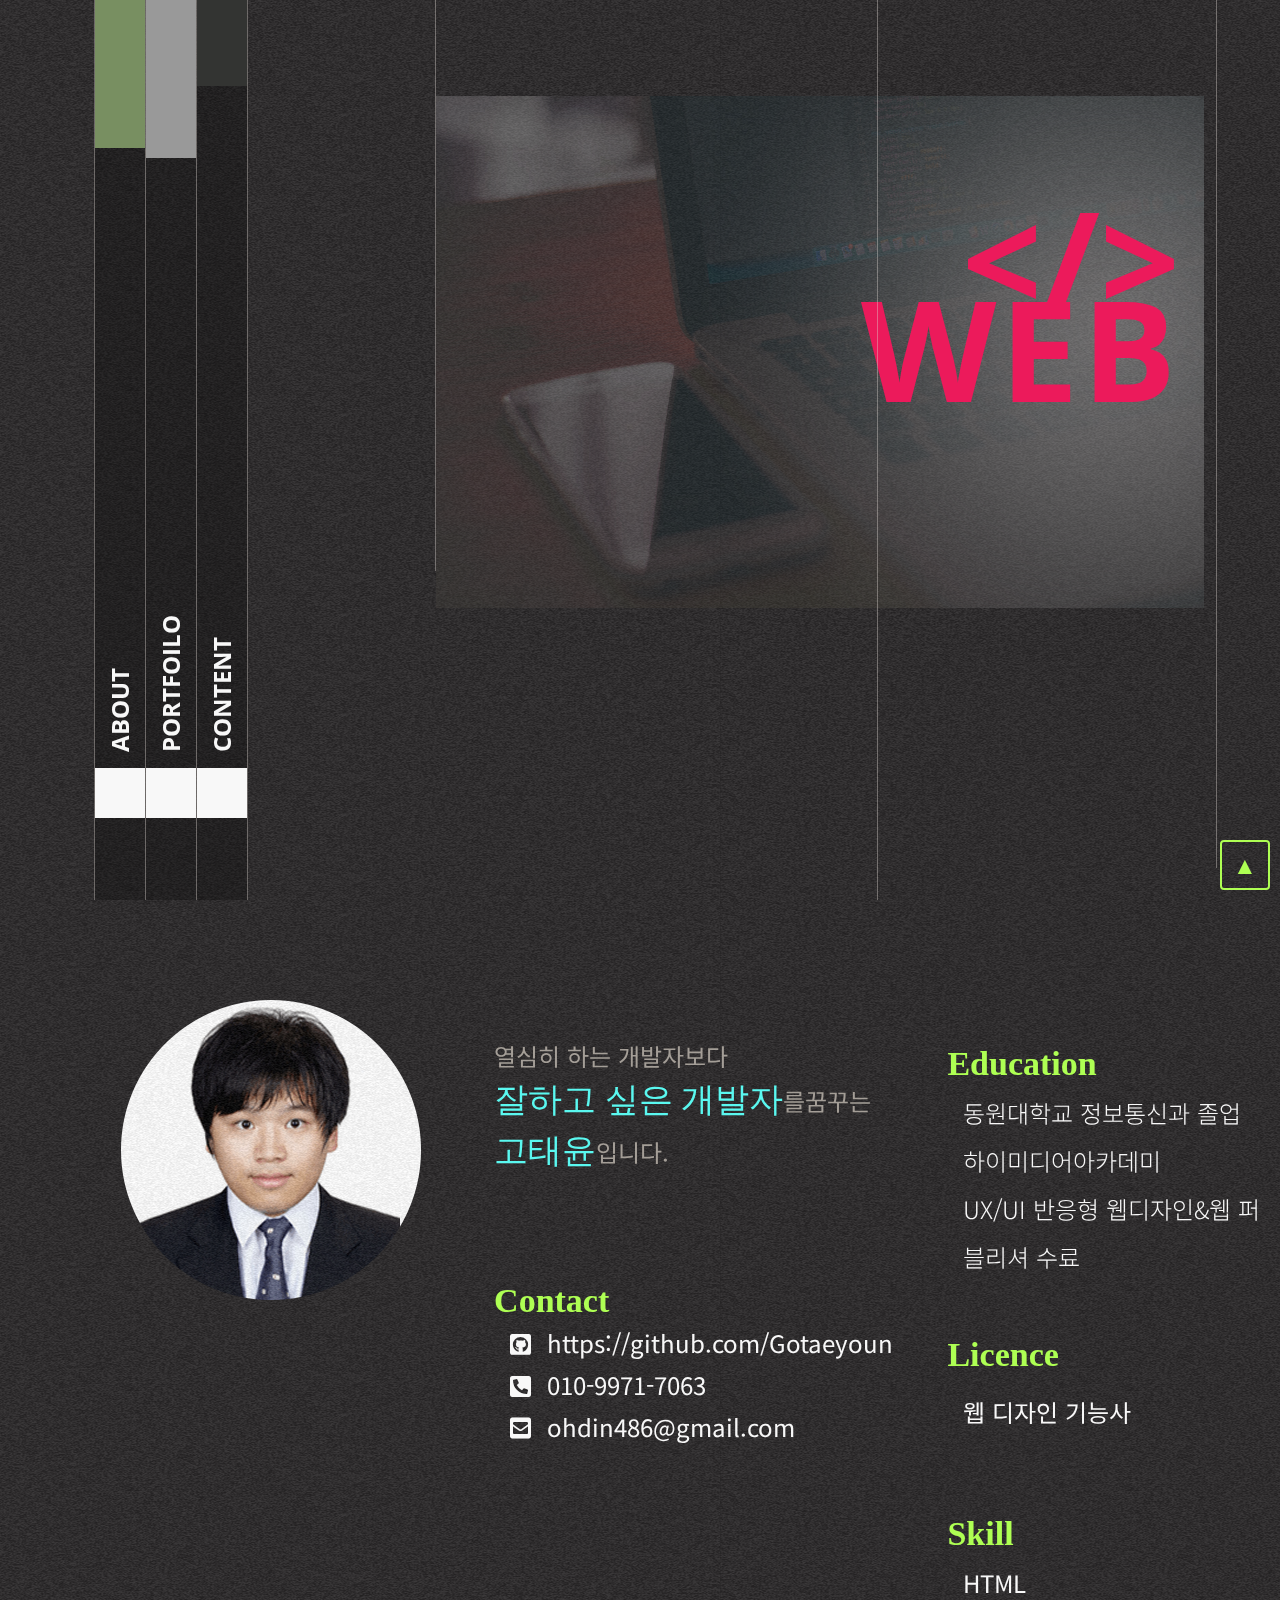
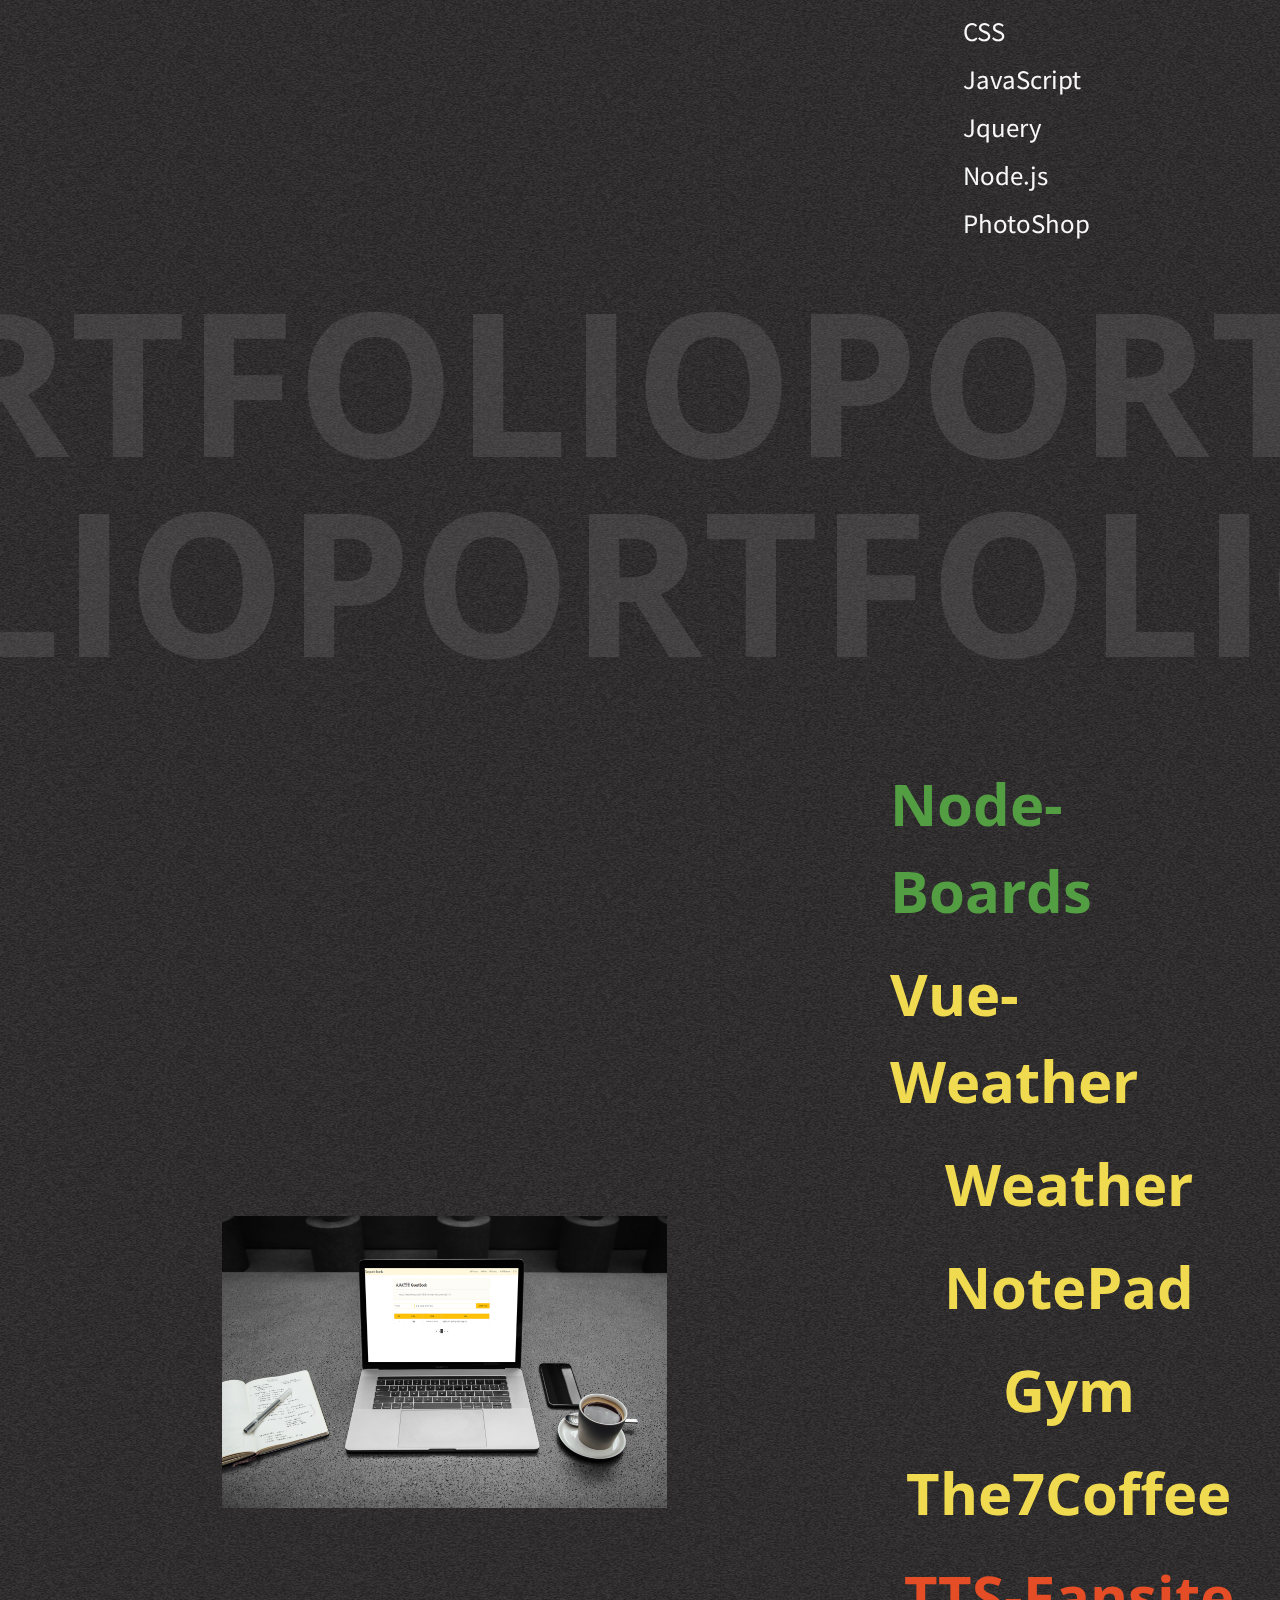
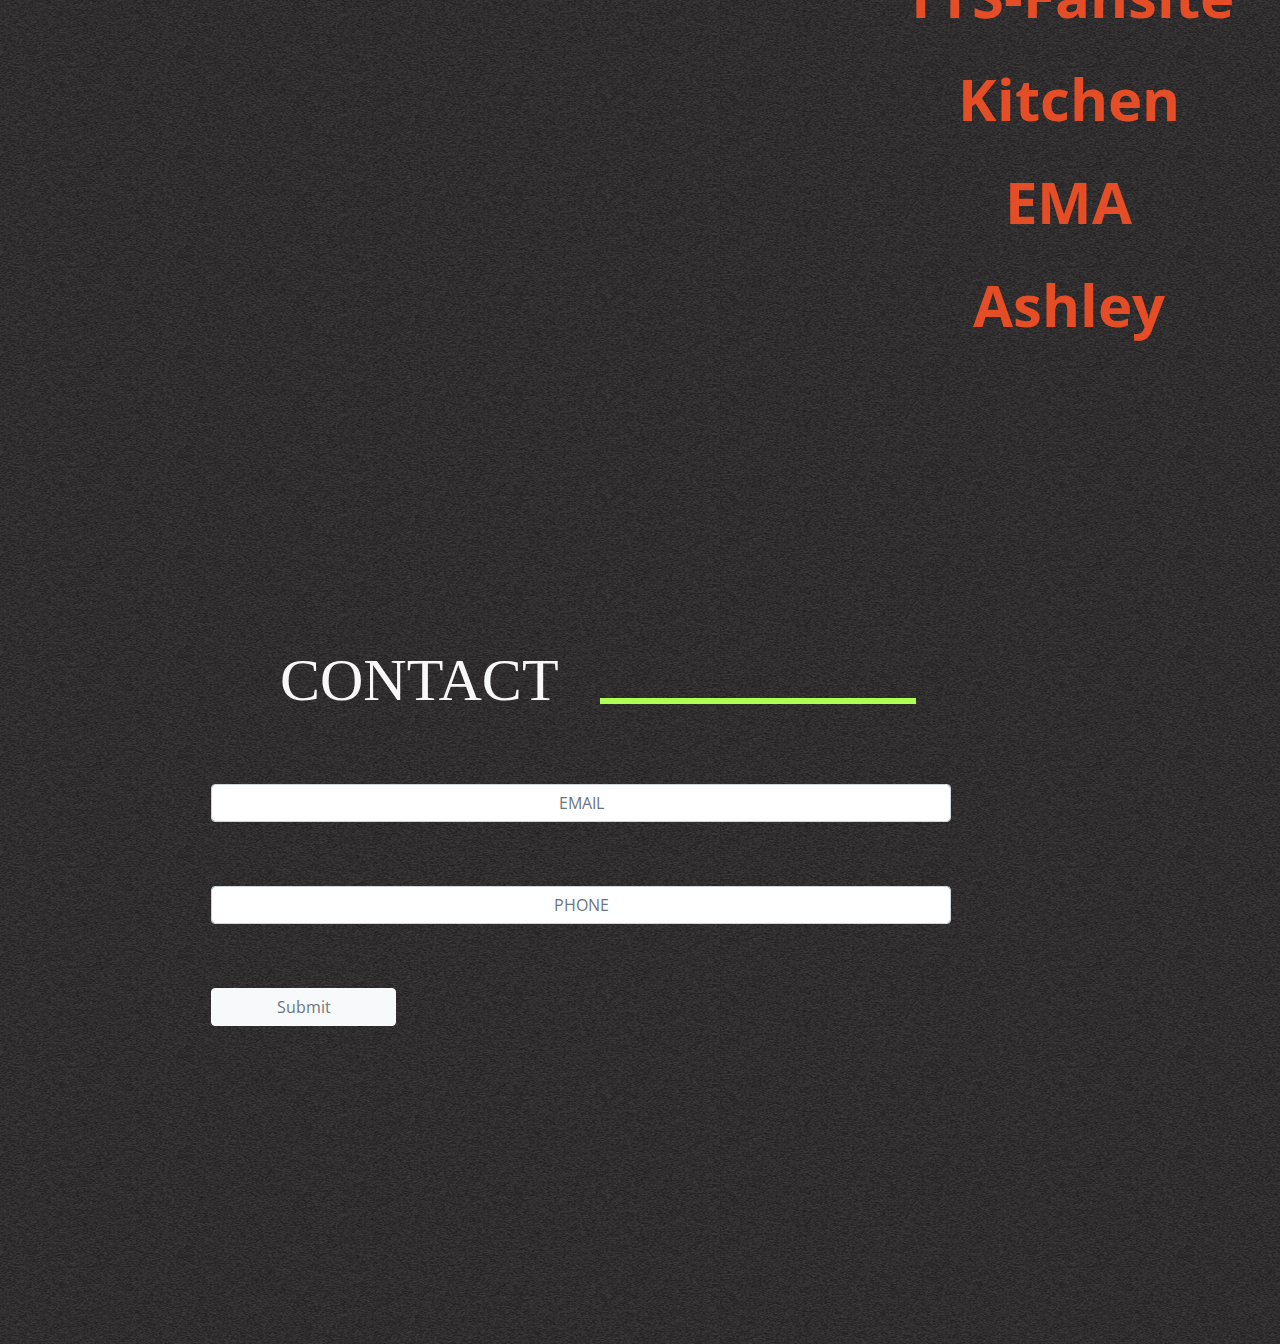
==== public/html/index.html @ eabd7de7 "테블릿 완y" ====
<!DOCTYPE html>
<html lang="ko">

<head>
	<meta charset="UTF-8">
	<meta name="viewport" content="width=device-width, initial-scale=1.0">
	<title>Gotaeyoun Portflio</title>
	<link rel="stylesheet" href="https://cdnjs.cloudflare.com/ajax/libs/font-awesome/5.14.0/css/all.min.css">
	<link rel="stylesheet" href="../css/animate.css">
	<link rel="stylesheet" href="../css/bootstrap.min.css">
	<link rel="stylesheet" href="../css/base.css">
	<link rel="stylesheet" href="../css/index.css">
	<link rel="stylesheet" href="../css/animate.css">
	<script src="../js/jquery-3.5.1.min.js"></script>
	<script src="../js/bootstrap.min.js"></script>
	<script src="../js/grained.min.js"></script>
	<script src="https://cdn.jsdelivr.net/npm/emailjs-com@2.4.1/dist/email.min.js"></script>
</head>

<body>
	<div id="wrapper">
		<div class="grain"></div> <!-- 제일 밑에 깔린거 -->
		<div id="main-wrap" class="page">
			<header class="header">
				<div class="line-wrap">
					<div class="line lineAni1"></div>
					<div class="line lineAni2"></div>
					<div class="line lineAni3"></div>
				</div><!-- line-wrap -->
				<ul class="navi-wrap">
					<li class="navi bt1">
						<div class="move-box" style="height: 200px;"></div>
						<a href="#">ABOUT</a>
						<div class="active-box"></div>
					</li>
					<li class="navi bt2">
						<div class="move-box" style="height: 150px;"></div>
						<a href="#">PORTFOILO</a>
						<div class="active-box"></div>
					</li>
					<li class="navi bt3">
						<div class="move-box" style="height: 100px;"></div>
						<a href="#">CONTENT</a>
						<div class="active-box"></div>
					</li>
				</ul>
			</header><!-- main-wrap -->
			<div class="bg-img">
				<img src="../img/pexels-photo-48606.jpg" alt="배경" class="img">
			</div>
			<div class="typing-txt">
				<ul>
					<li>&lt;/&gt;</li>
					<li>WEBMASTER</li>
					<li>PORTFOLIO</li>
					<li>GOTAEYOUN</li>
				</ul>
			</div>
			<div class="typing">
				<ul>
					<li></li>
					<li>
						<div class="actbar-wrap">
							<div class="actbar1 move-line"></div>
						</div>
					</li>
					<li>
						<div class="actbar">
							<div class="actbar-wrap">
								<div class="actbar2 move-line"></div>
							</div>
						</div>
					</li>
					<li>
						<div class="actbar">
							<div class="actbar-wrap">
								<div class="actbar3 move-line"></div>
							</div>
						</div>
					</li>
			</div>
		</div>
		<section id="about-wrap">
			<div class="navi-contact"></div>
			<div class="first-layout">
				<div class="img-size response">
					<img src="../img/Ellipse 1.png" alt="내사진" class="img">
				</div>
			</div>
			<div class="second-layout">
				<ul class="desc response">
					<li>열심히 하는 개발자보다</li>
					<li><span>잘하고 싶은 개발자</span>를꿈꾸는</li>
					<li><span>고태윤</span>입니다.</li>
				</ul>
				<ul class="contact response">
					<li class="title">Contact</li>
					<li><i class="fab fa-github-square"></i><span><a href="https://github.com/Gotaeyoun"
								target="blink">https://github.com/Gotaeyoun</a></span></li>
					<li><i class="fas fa-phone-square-alt"></i><span><a href='tel:010-9971-7063'>010-9971-7063</a></span></li>
					<li><i class="fas fa-envelope-square"></i><span><a href="mailto:ohdin486@gmail.com">ohdin486@gmail.com</a></span></li>
				</ul>
			</div>
			<div class="last-layout">
				<ul class="edu-wrap response">
					<li class="title">Education</li>
					<li>동원대학교 정보통신과 졸업</li>
					<li>하이미디어아카데미</li>
					<li>UX/UI 반응형 웹디자인&웹 퍼블리셔 수료 </li>
				</ul>
				<ul class="lc-wrap response">
					<li class="title">Licence</li>
					<li>웹 디자인 기능사</li>
				</ul>
				<div class="skill-wrap response">
					<div class="title">Skill</div>
					<div class="skill-desc">
						<div class="skill-name">
							<div>HTML</div>
							<div class="active-bar" data-value="55"></div>
						</div>
						<div class="skill-name">
							<div>CSS</div>
							<div class="active-bar" data-value="55"></div>
						</div>
						<div class="skill-name">
							<div>JavaScript</div>
							<div class="active-bar" data-value="50"></div>
						</div>
						<div class="skill-name">
							<div>Jquery</div>
							<div class="active-bar" data-value="50"></div>
						</div>
						<div class="skill-name">
							<div>Node.js</div>
							<div class="active-bar" data-value="40"></div>
						</div>
						<div class="skill-name">
							<div>PhotoShop</div>
							<div class="active-bar" data-value="50"></div>
						</div>
					</div>
				</div>

			</div>
		</section><!-- about-wrap -->

		<section id="active-wrap">
			<div class="left-active active-text">
				<ul class="left-slide">
					<li>PORTFOLIO</li>
					<li>PORTFOLIO</li>
					<li>PORTFOLIO</li>
				</ul>
			</div>
			<div class="right-active active-text">
				<ul class="right-slide">
					<li>PORTFOLIO</li>
					<li>PORTFOLIO</li>
					<li>PORTFOLIO</li>
				</ul>
			</div>

		</section><!-- active-wrap -->

		<section id="portflio-wrap" class="page">
			<div class="pf-picture-layout">
				<ul class="pf-list" style="position: relative;">
					<li class="img-size">
						<img src="../img/board.jpg" alt="게시판" class="img">
					</li>
					<li class="img-size">
						<img src="../img/vue.jpg" alt="날씨-vue" class="img">
					</li>
					<li class="img-size">
						<img src="../img/weather.jpg" alt="날씨javascript" class="img">
					</li>
					<li class="img-size">
						<img src="../img/NotePad.jpg" alt="메모장" class="img">
					</li>
					<li class="img-size">
						<img src="../img/gym.jpg" alt="체육관" class="img">
					</li>
					<li class="img-size">
						<img src="../img/coffee.jpg" alt="커피목업" class="img">
					</li>
					<li class="img-size">
						<img src="../img/tts.jpg" alt="TTS-Website" class="img">
					</li>
					<li class="img-size">
						<img src="../img/kitchin.jpg" alt="부엌" class="img">
					</li>
					<li class="img-size">
						<img src="../img/Ema.jpg" alt="EMA" class="img">
					</li>
					<li class="img-size">
						<img src="../img/Ashllery.jpg" alt="Ashley" class="img">
					</li>
				</ul>
			</div>
			<div class="pf-desc-layout">
				<ul class="pf-desc-wrap">
					<li class="pf-desc">
						<a href="http://ohdin486.gabia.io/html/gbook.html" target="_blink" class="desc-title back-end">Node-Boards</a>
						<span class="desc-text">#HTML #CSS #JAVASCRIPT #JQUERY #node.js<br> #jquery #express #Mysql #반응형</span>
						<li class="pf-desc">
							<a href="https://weather-vue-be62b.web.app" target="_blink" class="desc-title front-end">Vue-Weather</a>
							<span class="desc-text">#HTML #CSS #JAVASCRIPT #Vue.js<br> #FIREBASE #반응형</span>
						</li>
						<li class="pf-desc">
							<a href="https://weather-gotae.web.app/html/index.html" target="_blink" class="desc-title front-end">Weather</a>
							<span class="desc-text">#HTML #CSS #JAVASCRIPT <br> #FIREBASE #API #반응형</span>
						</li>
					<li class="pf-desc">
						<a target="_blink" href="https://note-gotae.web.app"  class="desc-title front-end">NotePad</a>
						<span class="desc-text">#HTML #CSS #JAVASCRIPT #JQUERY #FIREBASE<br> #GOOGLElOGIN #DATABASE #반응형</span>
					</li>
					<li class="pf-desc">
						<a href="https://gym-gotae.web.app/html/index.html" target="_blink" class="desc-title front-end">Gym</a>
						<span class="desc-text">#HTML #CSS #JAVASCRIPT #JQUERY <br>#AJAX #반응형</span>
					</li>
					</li>
					<li class="pf-desc">
						<a href="https://coffee-gotae.web.app/html/index.html" target="_blink" class="desc-title front-end">The7Coffee</a>
						<span class="desc-text">#HTML #CSS #JAVASCRIPT #JQUERY<br>#PARALLAX #AJAX #KAKAOMAPS #반응형</span>
					</li>
					<li class="pf-desc">
						<a href="https://band-gotae.web.app" target="_blink" class="desc-title public">TTS-Fansite</a>
						<span class="desc-text">#HTML #CSS #반응형 #WOW #FIREBASE</span>
					</li>
					<li class="pf-desc">
						<a href="https://gotae-kitchen.firebaseapp.com/html/index.html" target="_blink" class="desc-title public">Kitchen</a>
						<span class="desc-text">#HTML #CSS #반응형 #FIREBASE</span>
					</li>
					<li class="pf-desc">
						<a href="https://brarchitects-gotae.web.app/" target="_blink" class="desc-title public">EMA</a>
						<span class="desc-text">#HTML #CSS #반응형 #FIREBASE</span>
					</li>
					<li class="pf-desc">
						<a href="https://catering-gotae.web.app" target="_blink" class="desc-title public">Ashley</a>
						<span class="desc-text">#HTML #CSS #반응형 #FIREBASE</span>
					</li>
				
				</ul>
			</div>
		</section><!-- portflio-wrap -->

		<section id="contect-wrap">

			<h1>CONTACT</h1>
			<div class="line"></div>
			<div class="container">
				<form role="form" id="contactForm">
					<div class="form-group">
						<label for="inputPhoneNumber"></label>
						<input type="email" class="form-control col-lg-8 control-label text-center text-muted" placeholder="EMAIL">
					</div>

					<div class="form-group">
						<label for="phone"></label>
						<div class="form-group" >
							<label for="inputPhoneNumber"></label>
							<input type="tel" class="form-control col-lg-8 control-label text-center text-muted"
								placeholder="PHONE""  placeholder=" -를 제외하고 숫자만 입력하세요." maxlength="11">
							</div>
							<button type="submit" class="btn btn-light mt-5 col-lg-2 text-muted" name="email">Submit</button>
				</form>
			</div>
		</section><!-- contect-wrap -->
		<div class="bt-top"><span>▲</span></div>
	</div><!-- wrapper -->
	

	<script src="../js/index.js"></script>
</body>

</html>
---- public/css/base.css ----
/*********** Normalize ***********/
html, body, h1, h2, h3, h4, h5, h6, p, div, form, input, textarea, select, header, section, nav, article, aside, footer, table, thead, tbody, tr, td, th, ul, ol, li, dl, dt, dd {margin: 0; padding: 0; box-sizing: border-box;}
img {vertical-align: bottom;}
table {border-collapse: collapse;}
ul, ol {list-style: none;}
p {margin-top:0; margin-bottom:1rem}

/*********** 공통사항 ***********/
.clear::after {content: ""; display: block; clear: both;}
.img {width: 100%; height: auto;}
.imgx {max-width: 100%;}
.imgv {height: 100%; width: auto;}
.pointer {cursor: pointer;}


/*********** 사용자 지정 ***********/
.w10 {width: 10px;}
.w20 {width: 20px;}
.w30 {width: 30px;}
.w40 {width: 40px;}
.w50 {width: 50px;}
.w60 {width: 60px;}
.w70 {width: 70px;}
.w80 {width: 80px;}
.w90 {width: 90px;}
.w100 {width: 100px;}
.w110 {width: 110px;}
.w120 {width: 120px;}
.w130 {width: 130px;}
.w140 {width: 140px;}
.w150 {width: 150px;}
.w160 {width: 160px;}
.w170 {width: 170px;}
.w180 {width: 180px;}
.w190 {width: 190px;}
.w200 {width: 200px;}
.w250 {width: 250px;}
.w300 {width: 300px;}
.w350 {width: 350px;}
.w400 {width: 400px;}
.w450 {width: 450px;}
.w500 {width: 500px;}

.wp10 {width: 10%;}
.wp20 {width: 20%;}
.wp30 {width: 30%;}
.wp40 {width: 40%;}
.wp50 {width: 50%;}
.wp60 {width: 60%;}
.wp70 {width: 70%;}
.wp80 {width: 80%;}
.wp90 {width: 90%;}
.wp100 {width: 100%;}

.input {padding: 16px; border: 1px solid #ccc;}
.input.red {border: 1px solid #c30;}
.input.orange {border: 1px solid #c60;}

.button {border: none; padding: 16px; cursor: pointer;}
.button.red {background-color: #c30; color: #fff; transition: all 0.5s;}
.button.red:hover {background-color: #c60;}
---- public/css/index.css ----
/* font */
@import url('https://fonts.googleapis.com/css2?family=Noto+Sans+KR:wght@400;700&family=Open+Sans:wght@300;400;600;700&display=swap');
@import url(//fonts.googleapis.com/earlyaccess/nanummyeongjo.css); 
/* font-family: 'Noto Sans KR', sans-serif;
font-family: 'Open Sans', sans-serif;
.nanummyeongjo * { font-family: 'Nanum Myeongjo', serif; } */
html,body{font-family: 'Open Sans', sans-serif;}


/* common */
#wrapper{background-color :rgb(39, 37, 38); }

/* line-wrap */
.line-wrap{position: absolute; top: 0;}
.line-wrap > .line:nth-child(1){left: 34vw; position: absolute; border-left: 1px solid rgba(222, 216, 210,.4); height: 100vh; display: none;}
.line-wrap > .line:nth-child(2){left: 68.5vw; position: absolute;  border-left: 1px solid rgba(222, 216, 210,.4); height: 100vh; display: none;}
.line-wrap > .line:nth-child(3){left: 95vw; position: absolute;  border-left: 1px solid rgba(222, 216, 210,.4); height: 100vh; display: none;} 


/* header */
#main-wrap{display: flex; }
#main-wrap > .header {position: fixed; height: 100vh; width: 14.75rem; z-index:11; }
#main-wrap > .header > .navi-wrap{display: flex; width: 60%; margin-left: 40%; transition: all 0.8s; z-index: 9999;}
#main-wrap > .header > .navi-wrap > .navi{font-weight: 700; font-size: 1.5rem;  text-align: center; display: flex; flex-direction: column; justify-content: flex-end; 
	height: 100vh; z-index: 100; background-color: rgba(5, 5, 5,.3); cursor:pointer}
#main-wrap > .header > .navi-wrap > .navi:nth-child(1){border-right: 1px solid rgba(222, 216, 210,.4); border-left: 1px solid rgba(222, 216, 210,.4);}
#main-wrap > .header > .navi-wrap > .navi:nth-child(2){border-right: 1px solid rgba(222, 216, 210,.4);}
#main-wrap > .header > .navi-wrap > .navi:nth-child(3){border-right: 1px solid rgba(222, 216, 210,.4);}	

#main-wrap > .header > .navi-wrap > .navi > a{color: #f8f8f8; text-decoration: none; writing-mode: vertical-rl; transform: rotate(180deg); display: inline-block; cursor: pointer; margin: 0 auto;}
#main-wrap > .header > .navi-wrap > .navi > .active-box{width: 3.125rem; height: 3.125rem; background-color: #f8f8f8; z-index: 99; margin-bottom: 5.125rem; margin-top: 1rem;}
#main-wrap > .header > .navi-wrap > .navi > .move-box{width: 3.125rem; height: 3.125rem; background-color: #f8f8f8; position: absolute; top: 0; transition: all 0.5s; z-index: -99;}

/* typing-text */
#main-wrap > .typing-txt{display: none;}
#main-wrap > .typing{position:relative; height: 100vh; width: 100%; }
#main-wrap > .typing > ul{font-weight:700; font-size:8.75rem; position: relative;}
#main-wrap > .typing > ul > li{display: block;}
#main-wrap > .typing > ul > li:nth-child(1){position:absolute; top: 12vw; right: 6.25rem; color:#ec1a5b;}
#main-wrap > .typing > ul > li:nth-child(2){position:absolute; top: 19vw; right: 6.25rem; color:#ec1a5b; letter-spacing: 0.25rem;}
#main-wrap > .typing > ul > li:nth-child(3){position:absolute; top: 26vw; right: 6.25rem; color:#f8f8f8; }
#main-wrap > .typing > ul > li:nth-child(4){position:absolute; top: 33vw; right: 6.25rem; color:#c1bab2; letter-spacing: 0.25rem;}
#main-wrap > .bg-img{opacity: 0.3; position: absolute; width:60%; right:4.75rem; top:6rem;}

.actbar-wrap{position: relative;}
.actbar-wrap > div{position: absolute; height:10px;}
.actbar-wrap > .actbar1 {background-color: #f87f5a; top:10.625rem; left: 33.5vw; animation-name: moving-line; animation-duration: 1s;
animation-delay: 7s; animation-fill-mode:forwards;}
.actbar-wrap > .actbar2 {background-color: #aeff53; top:10.625rem; left: 17vw; animation-name: moving-line; animation-duration: 1s;
	animation-delay: 7.6s; animation-fill-mode:forwards;}
.actbar-wrap > .actbar3 {background-color: #5af8f0; top:10.625rem; left: 34.5vw; animation-name: moving-line; animation-duration: 1s;
	animation-delay: 7.3s; animation-fill-mode:forwards;} 


	/* about-wrap */
#about-wrap{margin-bottom:5rem; width:92%; height:100vh; display:flex; font-family: 'Noto Sans KR', sans-serif; margin-left: auto; z-index: 999;}
#about-wrap  .title{font-family: 'Nanum Myeongjo', serif; font-size: 2.125rem; color:#aeff53; font-weight: 700;}
#about-wrap > .first-layout	{flex: 28.675% 0 0; display: flex; justify-content: center; padding-top: 6.25rem;}
#about-wrap > .first-layout > .img-size{width:18.75rem; height:18.75rem; }


#about-wrap > .second-layout {flex: 38.5% 0 0; z-index:999; }
#about-wrap > .second-layout > .desc{color: #a49e97; font-size: 1.5rem; padding-top: 138px; margin-left: 54px;}
#about-wrap > .second-layout > .desc > li > span{font-size: 2.125rem; color:#5af8f0; font-family: 'Nanum Myeongjo', serif;} 
#about-wrap > .second-layout > .contact{font-size: 1.5rem; color: #f8f8f8; padding-top:104px; line-height: 2.625rem; margin-left: 54px;}
#about-wrap > .second-layout > .contact  a{text-decoration: none; color:#f8f8f8;}
#about-wrap > .second-layout > .contact i{padding: 0 1rem;}


#about-wrap > .last-layout {flex: 32.825% 0 0; z-index: 999;}
#about-wrap > .last-layout > .edu-wrap{color: #f8f8f8; font-size: 1.5rem; font-weight: 300;  padding-top: 138px; margin-left: 54px;}
#about-wrap > .last-layout > .edu-wrap > li:not(:first-child){padding: 0 1rem; line-height: 3rem;}
#about-wrap > .last-layout > .lc-wrap{color: #f8f8f8; font-size: 1.5rem; margin-left: 54px; padding-top: 48px;}
#about-wrap > .last-layout > .lc-wrap > li:not(:first-child){padding: 0 1rem; line-height: 4rem; }
#about-wrap > .last-layout > .skill-wrap{color: #f8f8f8; font-size: 1.5rem; margin-left: 3.375rem; padding-top: 4rem; position: relative; }
#about-wrap > .last-layout > .skill-wrap > .skill-desc > .skill-name{padding: 0 1rem; line-height: 3rem;  flex:10% 0 0;}


#about-wrap > .last-layout > .skill-wrap > .skill-desc  .skill-name{display: flex; align-items: center;}
#about-wrap > .last-layout > .skill-wrap > .skill-desc  .skill-name > div:nth-child(1){flex: 30% 0 0;}
#about-wrap > .last-layout > .skill-wrap > .skill-desc  .skill-name > div:nth-child(2){width: 0;}
#about-wrap > .last-layout > .skill-wrap > .skill-desc  .active-bar{ height: 10px; border-radius: 4px; }
#about-wrap > .last-layout > .skill-wrap > .skill-desc 	.skill-name:nth-child(1) .active-bar{background-color: #e54d26;}
#about-wrap > .last-layout > .skill-wrap > .skill-desc  .skill-name:nth-child(2) .active-bar{background-color: #0096dc;}
#about-wrap > .last-layout > .skill-wrap > .skill-desc  .skill-name:nth-child(3) .active-bar{background-color: #f0da50;}
#about-wrap > .last-layout > .skill-wrap > .skill-desc  .skill-name:nth-child(4) .active-bar{background-color: #0768ad;} 
#about-wrap > .last-layout > .skill-wrap > .skill-desc  .skill-name:nth-child(5) .active-bar{background-color: #539e43;}
#about-wrap > .last-layout > .skill-wrap > .skill-desc  .skill-name:nth-child(6) .active-bar{background-color: #36c6fa;}



/* active-wrap */
#active-wrap{z-index:10000}
#active-wrap > .active-text{font-size: 12.5rem; font-family: 'Open Sans', sans-serif; font-weight: 700; color:rgba(149, 149, 149,.2); line-height:12.5rem}
#active-wrap .left-slide {position: relative; display: flex; left: 0;}
#active-wrap .left-slide > li {flex-shrink: 0;}

#active-wrap > .right-active{	position: relative; right:75rem;}
#active-wrap .right-slide {position: relative; display: flex; top:0;}
#active-wrap .right-slide > li {flex-shrink: 0;}

/* portflio-wrap */
#portflio-wrap{width:100%; margin-top:5rem; margin-bottom: 5rem; display: flex;}
#portflio-wrap > .pf-desc-layout > .pf-desc-wrap > .pf-desc > .desc-title {text-decoration:none;}
#portflio-wrap > .pf-picture-layout{flex:69.5% 0 0; display:flex;}
#portflio-wrap > .pf-picture-layout > .pf-list{display:flex; justify-content: center; align-items: center; width:100%}
#portflio-wrap > .pf-picture-layout  .img-size{width:50%; display: none; position: absolute;}


#portflio-wrap > .pf-desc-layout{z-index: 10000; flex:28% 0 0;}
#portflio-wrap > .pf-desc-layout >.pf-desc-wrap{}
#portflio-wrap > .pf-desc-layout >.pf-desc-wrap > .pf-desc{margin-bottom: 1rem; display: flex; flex-direction: column; }
#portflio-wrap > .pf-desc-layout >.pf-desc-wrap > .pf-desc >.desc-title{font-size:3.625rem; color: #f8f8f8; cursor: pointer;font-weight:bold; display: flex; justify-content:center;}
#portflio-wrap > .pf-desc-layout >.pf-desc-wrap > .pf-desc >.desc-title.front-end{color:#f0da50}
#portflio-wrap > .pf-desc-layout >.pf-desc-wrap > .pf-desc >.desc-title.back-end{color:#539e43}
#portflio-wrap > .pf-desc-layout >.pf-desc-wrap > .pf-desc >.desc-title.public{color:#e54d26}
#portflio-wrap > .pf-desc-layout >.pf-desc-wrap > .pf-desc >.desc-title:hover ~.desc-text{display: flex; justify-content:center}
#portflio-wrap > .pf-desc-layout >.pf-desc-wrap > .pf-desc >.desc-text{font-size: 1.125rem; display:none; color: #f8f8f8; text-align: center; margin: 0.25rem;}








/* contect-wrap */
#contect-wrap{width:100%; height: 100vh; margin-top: 5rem; position: relative; }
#contect-wrap > h1{ font-family: 'Nanum Myeongjo', serif;  font-size:3.75rem; position: absolute; top:12.5rem; left:17.5rem; color: #f8f8f8; font-size: bold;}
#contect-wrap > .container{position: absolute; left: 12.25rem; top:19.75rem;}
#contect-wrap > .line{width:19.75rem; height:6px; background-color: #aeff53; top:15.875rem; left:37.5rem;position: absolute;}


/* modal */

.bt-top{width: 50px;
	height: 50px;
	border: 2px solid #aeff53;
	border-radius: 4px;
	position: fixed;
	right: 10px;
	bottom: 10px;
	color: #aeff53;
	font-size: 1.5rem;
	display: flex;
	justify-content: center;
	align-items: center;
	z-index: 10000;
	cursor: pointer;}
.bt-top > span {
	animation-duration: 0.4s;
	animation-direction: alternate; 
	animation-iteration-count: infinite;
}
.bt-top:hover > span {animation-name: bt-up-hover;}
@keyframes bt-up-hover {
	0% {transform: translateY(0);}
	100% {transform: translateY(-5px);}
}

	/* animation */

	#main-wrap > .header > .navi-wrap > .navi:hover > .active-box{transition: all 0.5s; height: 1rem; opacity: 0;}
	
	@keyframes moving-line {
		0% {opacity:0; width:0;}
		100% {opacity:1; width:250px;}
	}


	.hvr-bounce-in {
		display: inline-block;
		vertical-align: middle;
		transform: translateZ(0);
		box-shadow: 0 0 1px rgba(0, 0, 0, 0);
		backface-visibility: hidden;
		transition-duration: 0.5s;
	}
	.hvr-bounce-in:hover, .hvr-bounce-in:focus, .hvr-bounce-in:active {
		transform: scale(1.2);
		transition-timing-function: cubic-bezier(0.47, 2.02, 0.31, -0.36);
	}
	

	/* 반응형 사이즈*/

	@media screen and (max-width: 1199px) {
		#main-wrap > .header > .navi-wrap{margin-left: 0%;}
		#main-wrap > .typing > ul{font-size: 6rem;}
		#main-wrap > .typing {height: 77vh;}
		.actbar-wrap > .actbar1 {top:13vh; left: 27vw;}
		.actbar-wrap > .actbar2 {top:13vh; left: 15vw;}
		.actbar-wrap > .actbar3 {top:13vh; left: 29vw;}
		#about-wrap > .first-layout > .img-size{width:15rem ; height:15rem;}
		#about-wrap > .last-layout > .edu-wrap{margin-left: 0.25rem; font-size: 1.125rem; padding-top: 100px;}
		#about-wrap > .last-layout >.lc-wrap{margin-left: 0.25rem; font-size: 1.125rem;}
		#about-wrap > .last-layout >.skill-wrap{margin-left: 0.25rem; font-size: 1.125rem;}
		#about-wrap > .second-layout > .contact{font-size:1.25rem; margin-left: 1rem;}
		#about-wrap > .second-layout > .desc{font-size:1.25rem; margin-left: 2rem; padding-top: 100px;} 
	
		#portflio-wrap > .pf-desc-layout >.pf-desc-wrap > .pf-desc >.desc-title{font-size:3rem;}
		#portflio-wrap > .pf-desc-layout >.pf-desc-wrap > .pf-desc >.desc-text{font-size: 1rem; display:none; color: #f8f8f8; text-align: center; }
		#portflio-wrap > .pf-desc-layout{flex: 30% 0 0; font-size:1rem;}
		#portflio-wrap{margin-bottom: 0}
		#contect-wrap{margin-top: 0;}
		
	}
	
	@media screen and (max-width: 991px) {
			#main-wrap > .typing > ul{font-size: 4rem;}
			.actbar-wrap > .move-line{display: none;}
			#main-wrap > .header > .navi-wrap{margin-left: 0 !important; transition: all 0.8s}
	}
	
	@media screen and (max-width: 767px) {
		#main-wrap > .typing > ul{font-size: 3.5rem;}
		#main-wrap > .header > .navi-wrap{margin-left: -300px !important; transition: all 0.8s}
	}
	
	@media screen and (max-width: 575px) {
		#main-wrap > .typing > ul{font-size: 3rem;}
	}
	
	

/* vw 바꾸기 
gallery로 이름넣기.
100vh 해제하기 about쪽 */
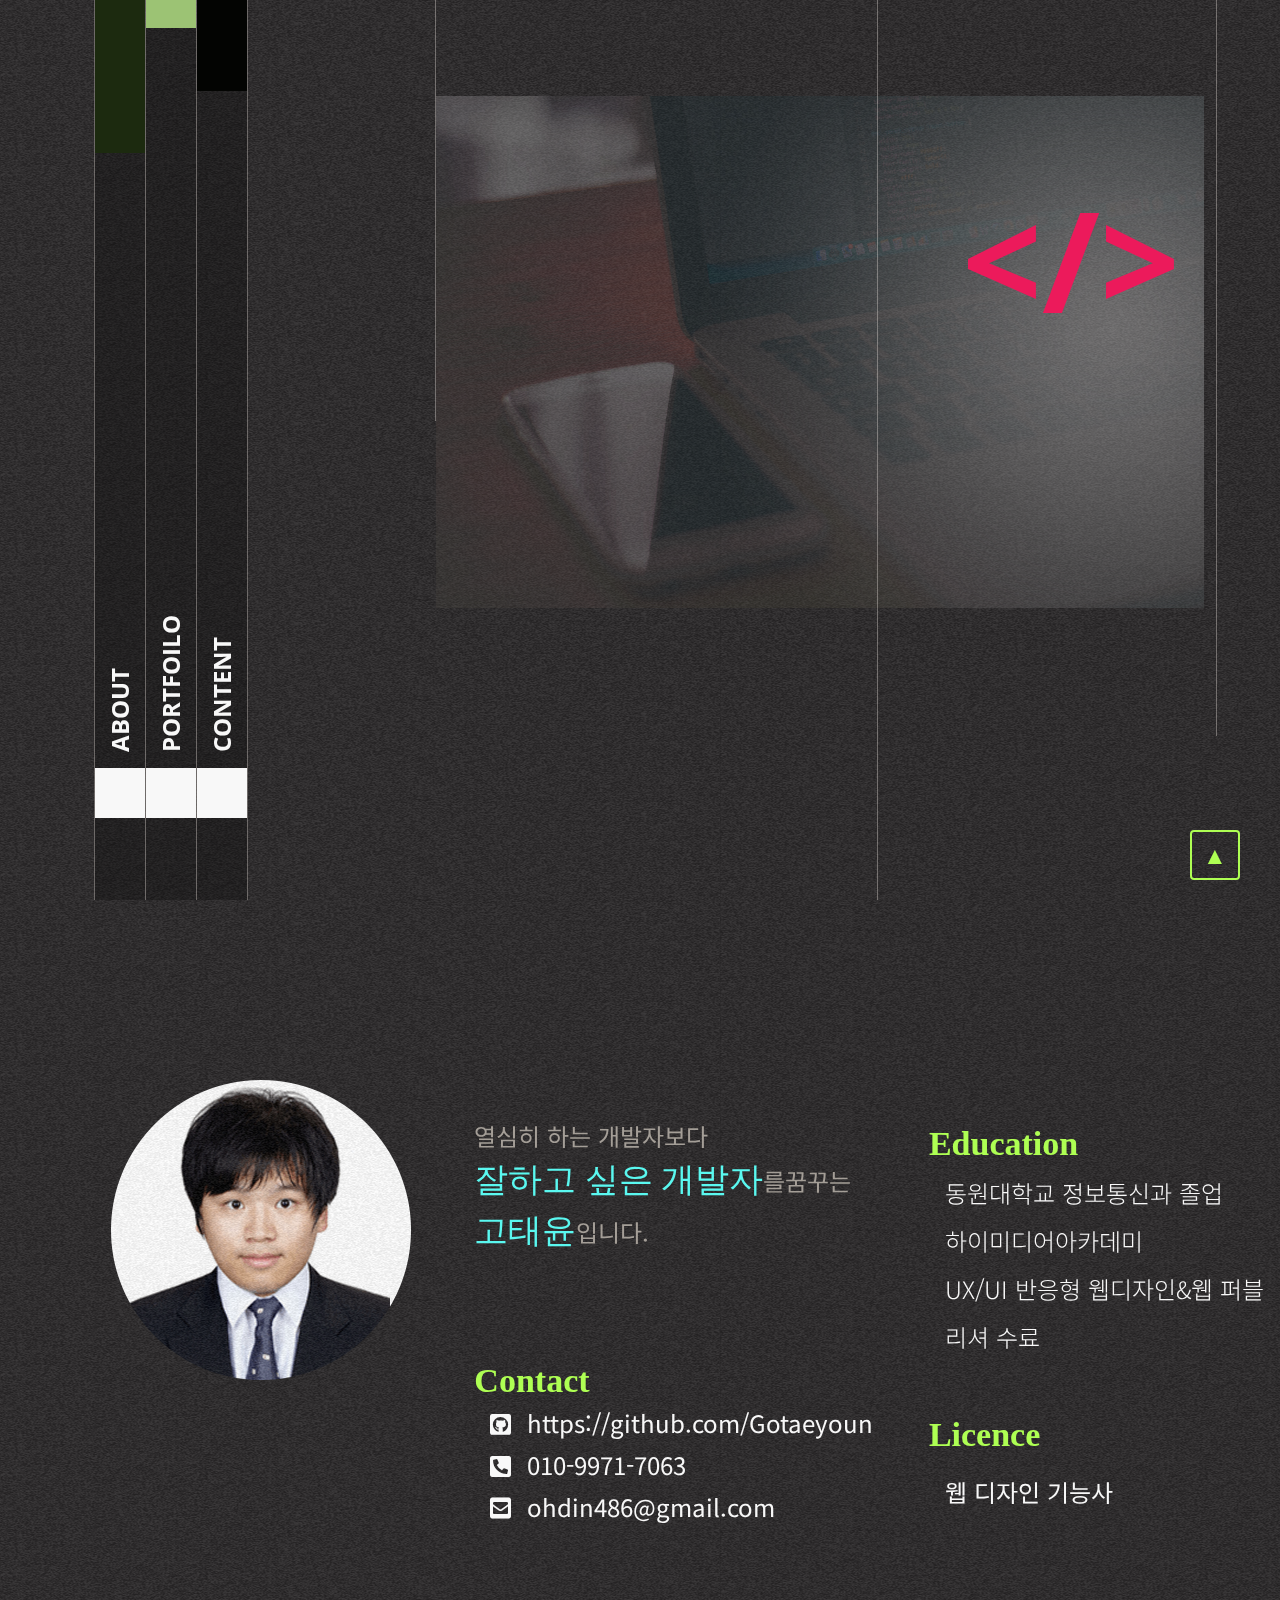
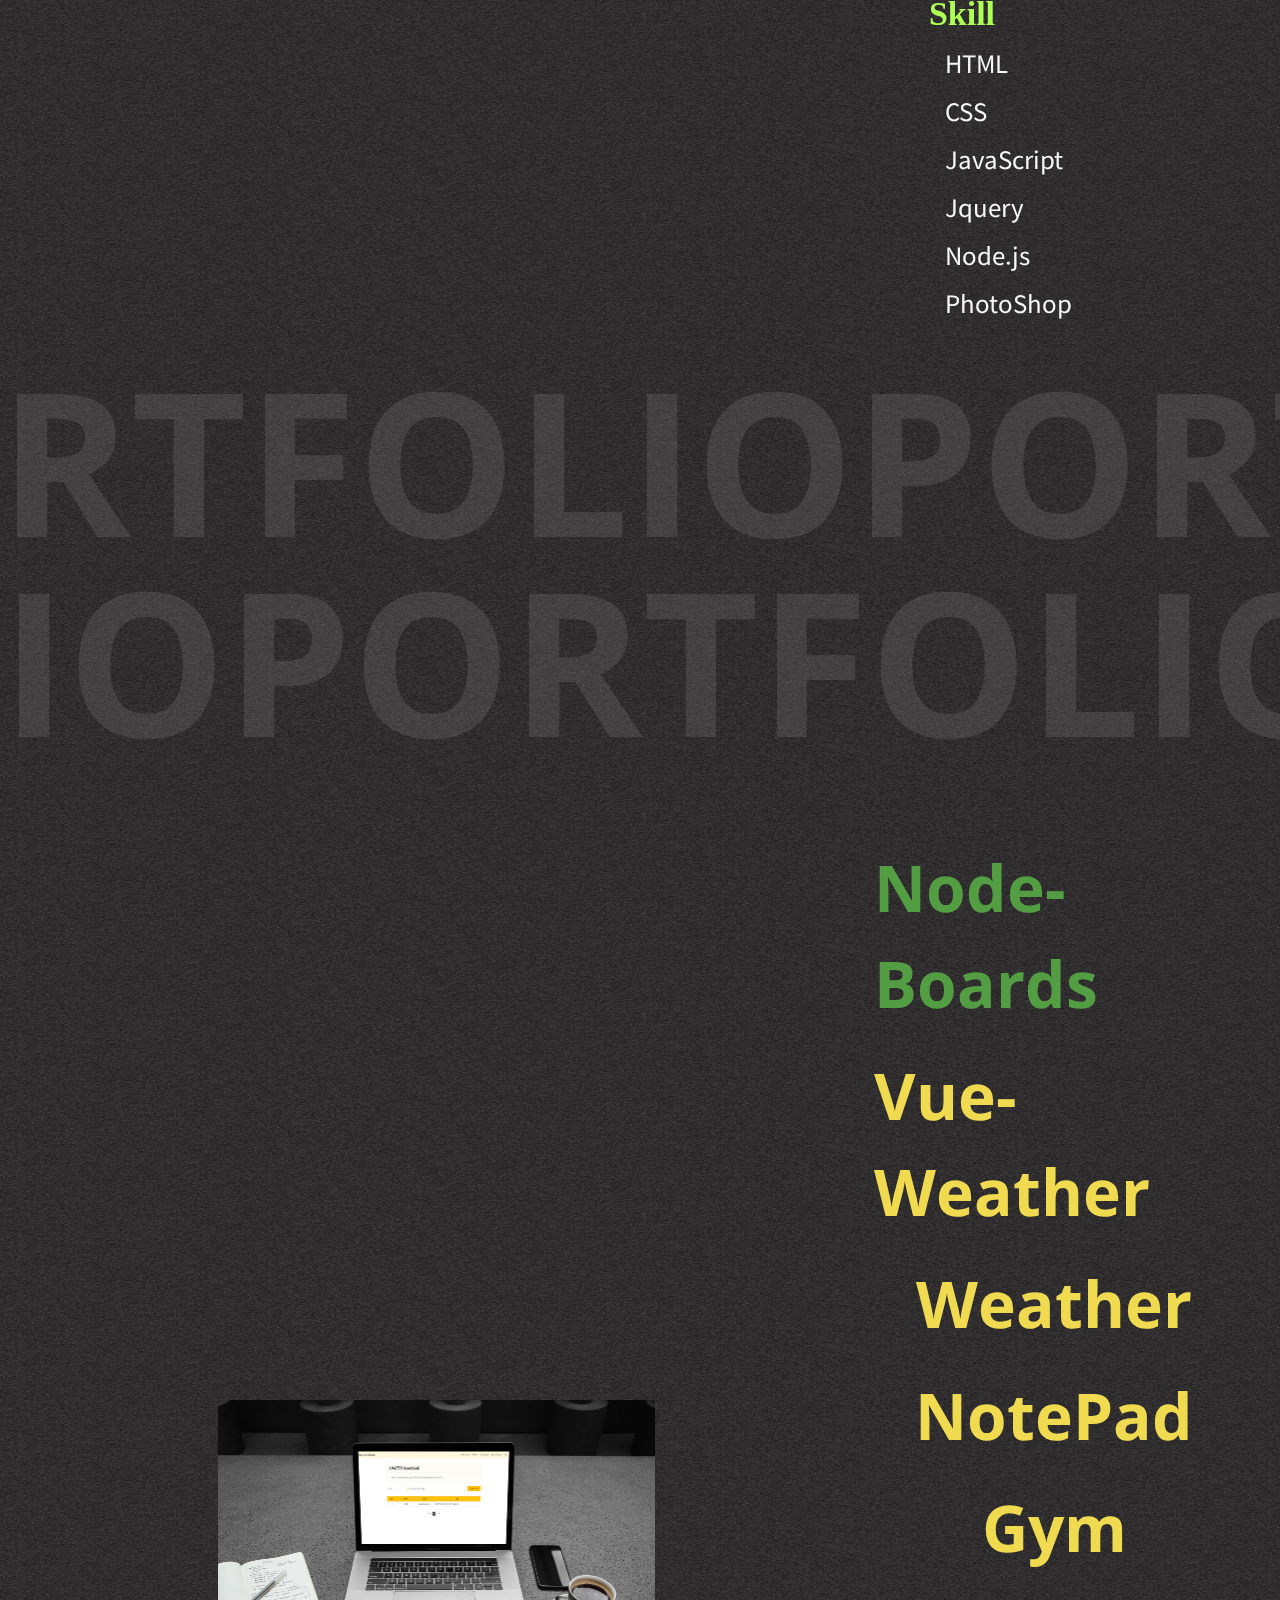
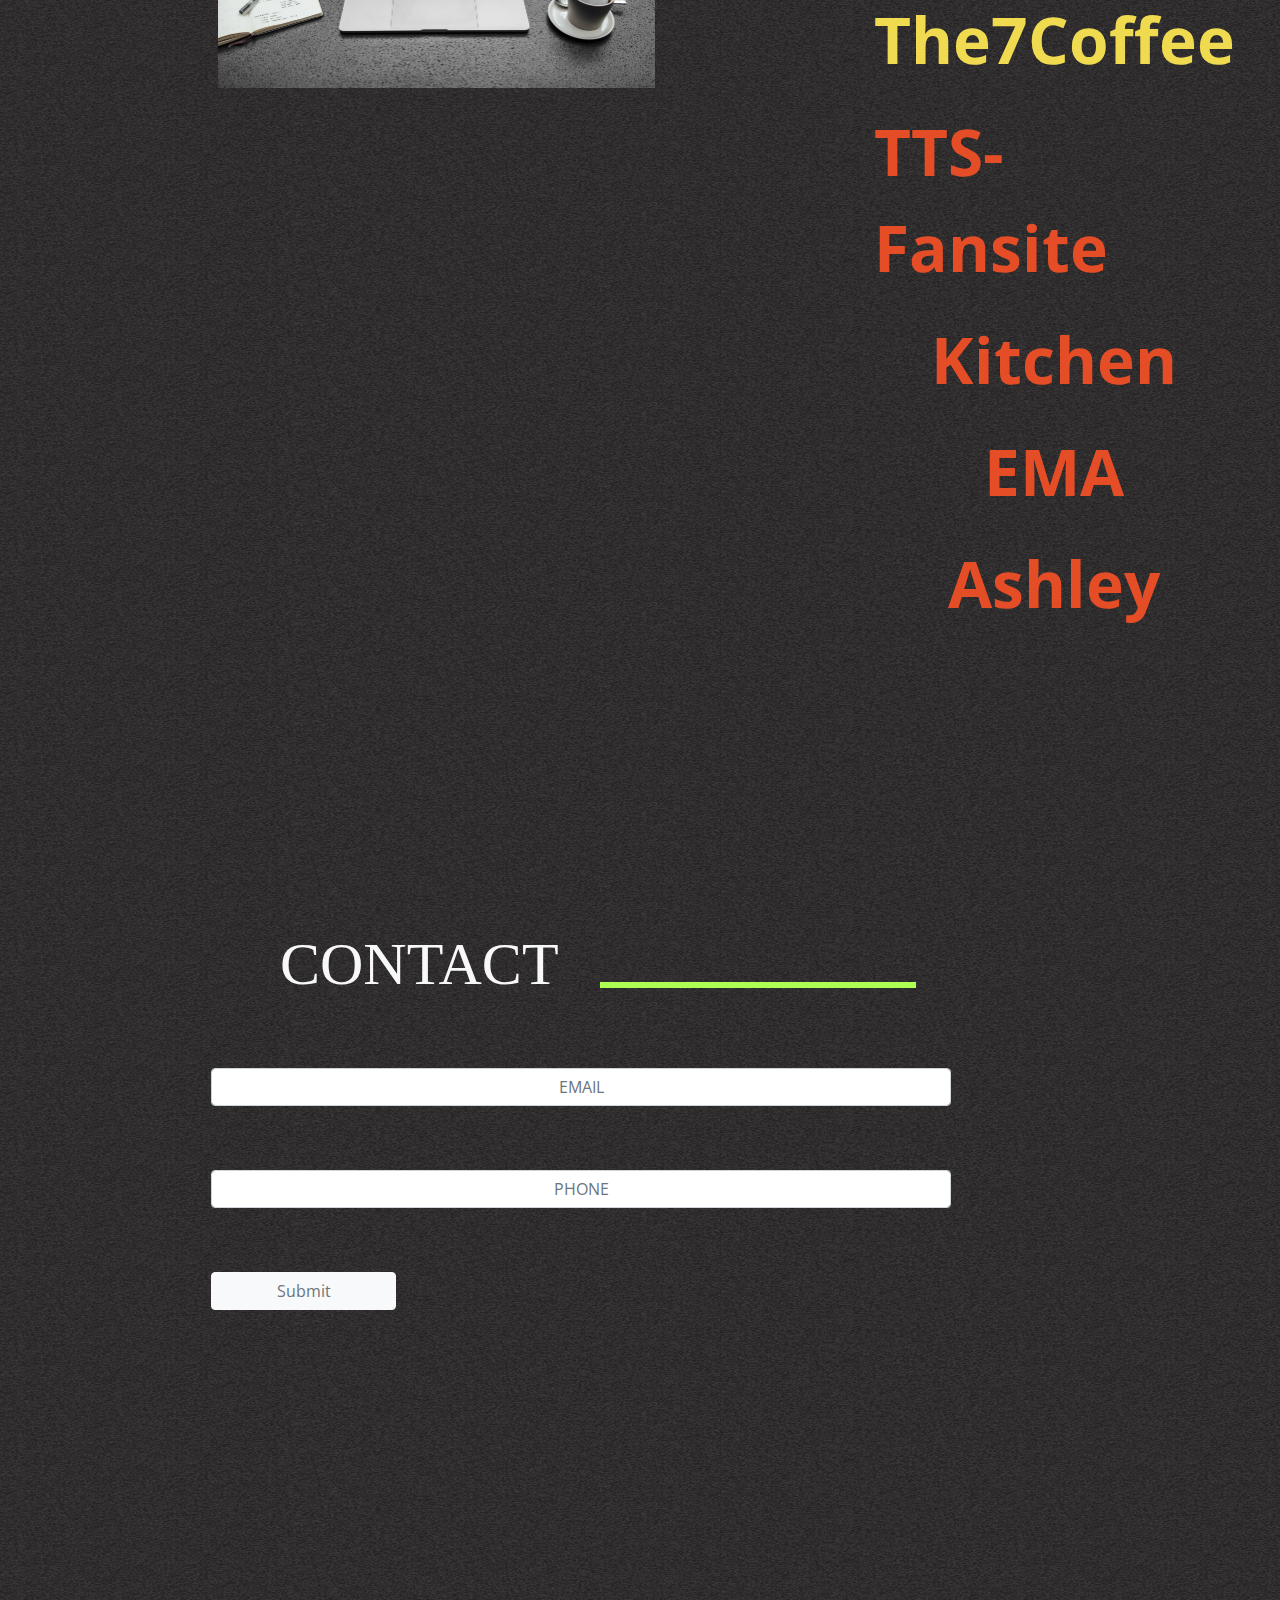
==== commit 6078e2c4: "수정중" ====
--- a/public/html/index.html
+++ b/public/html/index.html
@@ -81,7 +81,6 @@
 			</div>
 		</div>
 		<section id="about-wrap">
-			<div class="navi-contact"></div>
 			<div class="first-layout">
 				<div class="img-size response">
 					<img src="../img/Ellipse 1.png" alt="내사진" class="img">
--- a/public/css/index.css
+++ b/public/css/index.css
@@ -9,7 +9,7 @@
 
 /* common */
 #wrapper{background-color :rgb(39, 37, 38); }
-
+.videobcg{width:300px; height:300px;}
 /* line-wrap */
 .line-wrap{position: absolute; top: 0;}
 .line-wrap > .line:nth-child(1){left: 34vw; position: absolute; border-left: 1px solid rgba(222, 216, 210,.4); height: 100vh; display: none;}
@@ -42,8 +42,9 @@
 #main-wrap > .typing > ul > li:nth-child(4){position:absolute; top: 33vw; right: 6.25rem; color:#c1bab2; letter-spacing: 0.25rem;}
 #main-wrap > .bg-img{opacity: 0.3; position: absolute; width:60%; right:4.75rem; top:6rem;}
 
-.actbar-wrap{position: relative;}
-.actbar-wrap > div{position: absolute; height:10px;}
+
+.actbar-wrap {}
+.actbar-wrap > div{position: absolute; height:10px; }
 .actbar-wrap > .actbar1 {background-color: #f87f5a; top:10.625rem; left: 33.5vw; animation-name: moving-line; animation-duration: 1s;
 animation-delay: 7s; animation-fill-mode:forwards;}
 .actbar-wrap > .actbar2 {background-color: #aeff53; top:10.625rem; left: 17vw; animation-name: moving-line; animation-duration: 1s;
@@ -53,29 +54,31 @@
 
 
 	/* about-wrap */
-#about-wrap{margin-bottom:5rem; width:92%; height:100vh; display:flex; font-family: 'Noto Sans KR', sans-serif; margin-left: auto; z-index: 999;}
+#about-wrap{margin:5rem 0; width:92%; height:100vh; display:flex; font-family: 'Noto Sans KR', sans-serif; margin-left: auto; z-index: 999}
 #about-wrap  .title{font-family: 'Nanum Myeongjo', serif; font-size: 2.125rem; color:#aeff53; font-weight: 700;}
-#about-wrap > .first-layout	{flex: 28.675% 0 0; display: flex; justify-content: center; padding-top: 6.25rem;}
-#about-wrap > .first-layout > .img-size{width:18.75rem; height:18.75rem; }
-
-
-#about-wrap > .second-layout {flex: 38.5% 0 0; z-index:999; }
+#about-wrap > .first-layout	{flex: 27% 0 0; display: flex; justify-content: center; padding-top: 6.25rem;}
+#about-wrap > .first-layout > .img-size{width:300px; height:300px; }
+
+
+#about-wrap > .second-layout {flex: 38.6% 0 0; z-index:999;}
 #about-wrap > .second-layout > .desc{color: #a49e97; font-size: 1.5rem; padding-top: 138px; margin-left: 54px;}
+
 #about-wrap > .second-layout > .desc > li > span{font-size: 2.125rem; color:#5af8f0; font-family: 'Nanum Myeongjo', serif;} 
 #about-wrap > .second-layout > .contact{font-size: 1.5rem; color: #f8f8f8; padding-top:104px; line-height: 2.625rem; margin-left: 54px;}
 #about-wrap > .second-layout > .contact  a{text-decoration: none; color:#f8f8f8;}
 #about-wrap > .second-layout > .contact i{padding: 0 1rem;}
 
 
-#about-wrap > .last-layout {flex: 32.825% 0 0; z-index: 999;}
-#about-wrap > .last-layout > .edu-wrap{color: #f8f8f8; font-size: 1.5rem; font-weight: 300;  padding-top: 138px; margin-left: 54px;}
+#about-wrap > .last-layout {flex: 34.4% 0 0; z-index: 999;}
+#about-wrap > .last-layout > .edu-wrap{color: #f8f8f8; font-size: 1.5rem; font-weight: 300;  padding-top: 138px; margin-left: 54px;;}
 #about-wrap > .last-layout > .edu-wrap > li:not(:first-child){padding: 0 1rem; line-height: 3rem;}
 #about-wrap > .last-layout > .lc-wrap{color: #f8f8f8; font-size: 1.5rem; margin-left: 54px; padding-top: 48px;}
 #about-wrap > .last-layout > .lc-wrap > li:not(:first-child){padding: 0 1rem; line-height: 4rem; }
+
 #about-wrap > .last-layout > .skill-wrap{color: #f8f8f8; font-size: 1.5rem; margin-left: 3.375rem; padding-top: 4rem; position: relative; }
 #about-wrap > .last-layout > .skill-wrap > .skill-desc > .skill-name{padding: 0 1rem; line-height: 3rem;  flex:10% 0 0;}
 
-
+#about-wrap > .last-layout > .skill-wrap > .skill-desc{}
 #about-wrap > .last-layout > .skill-wrap > .skill-desc  .skill-name{display: flex; align-items: center;}
 #about-wrap > .last-layout > .skill-wrap > .skill-desc  .skill-name > div:nth-child(1){flex: 30% 0 0;}
 #about-wrap > .last-layout > .skill-wrap > .skill-desc  .skill-name > div:nth-child(2){width: 0;}
@@ -100,17 +103,17 @@
 #active-wrap .right-slide > li {flex-shrink: 0;}
 
 /* portflio-wrap */
-#portflio-wrap{width:100%; margin-top:5rem; margin-bottom: 5rem; display: flex;}
-#portflio-wrap > .pf-desc-layout > .pf-desc-wrap > .pf-desc > .desc-title {text-decoration:none;}
-#portflio-wrap > .pf-picture-layout{flex:69.5% 0 0; display:flex;}
+#portflio-wrap{width:100%;margin:5rem 0; display: flex;}
+#portflio-wrap > .pf-desc-layout > .pf-desc-wrap > .pf-desc > .desc-title {text-decoration:none; }
+#portflio-wrap > .pf-picture-layout{flex:68.25% 0 0; display:flex;}
 #portflio-wrap > .pf-picture-layout > .pf-list{display:flex; justify-content: center; align-items: center; width:100%}
 #portflio-wrap > .pf-picture-layout  .img-size{width:50%; display: none; position: absolute;}
 
 
-#portflio-wrap > .pf-desc-layout{z-index: 10000; flex:28% 0 0;}
-#portflio-wrap > .pf-desc-layout >.pf-desc-wrap{}
+#portflio-wrap > .pf-desc-layout{flex: 28% 0 0; z-index: 10000;}
+#portflio-wrap > .pf-desc-layout >.pf-desc-wrap{ flex:70% 0 0;}
 #portflio-wrap > .pf-desc-layout >.pf-desc-wrap > .pf-desc{margin-bottom: 1rem; display: flex; flex-direction: column; }
-#portflio-wrap > .pf-desc-layout >.pf-desc-wrap > .pf-desc >.desc-title{font-size:3.625rem; color: #f8f8f8; cursor: pointer;font-weight:bold; display: flex; justify-content:center;}
+#portflio-wrap > .pf-desc-layout >.pf-desc-wrap > .pf-desc >.desc-title{font-size:4rem; color: #f8f8f8; cursor: pointer;font-weight:bold; display: flex; justify-content:center;}
 #portflio-wrap > .pf-desc-layout >.pf-desc-wrap > .pf-desc >.desc-title.front-end{color:#f0da50}
 #portflio-wrap > .pf-desc-layout >.pf-desc-wrap > .pf-desc >.desc-title.back-end{color:#539e43}
 #portflio-wrap > .pf-desc-layout >.pf-desc-wrap > .pf-desc >.desc-title.public{color:#e54d26}
@@ -138,8 +141,8 @@
 	border: 2px solid #aeff53;
 	border-radius: 4px;
 	position: fixed;
-	right: 10px;
-	bottom: 10px;
+	right: 40px;
+	bottom: 20px;
 	color: #aeff53;
 	font-size: 1.5rem;
 	display: flex;
@@ -184,6 +187,9 @@
 
 	/* 반응형 사이즈*/
 
+
+	/* 반응형 사이즈*/
+
 	@media screen and (max-width: 1199px) {
 		#main-wrap > .header > .navi-wrap{margin-left: 0%;}
 		#main-wrap > .typing > ul{font-size: 6rem;}
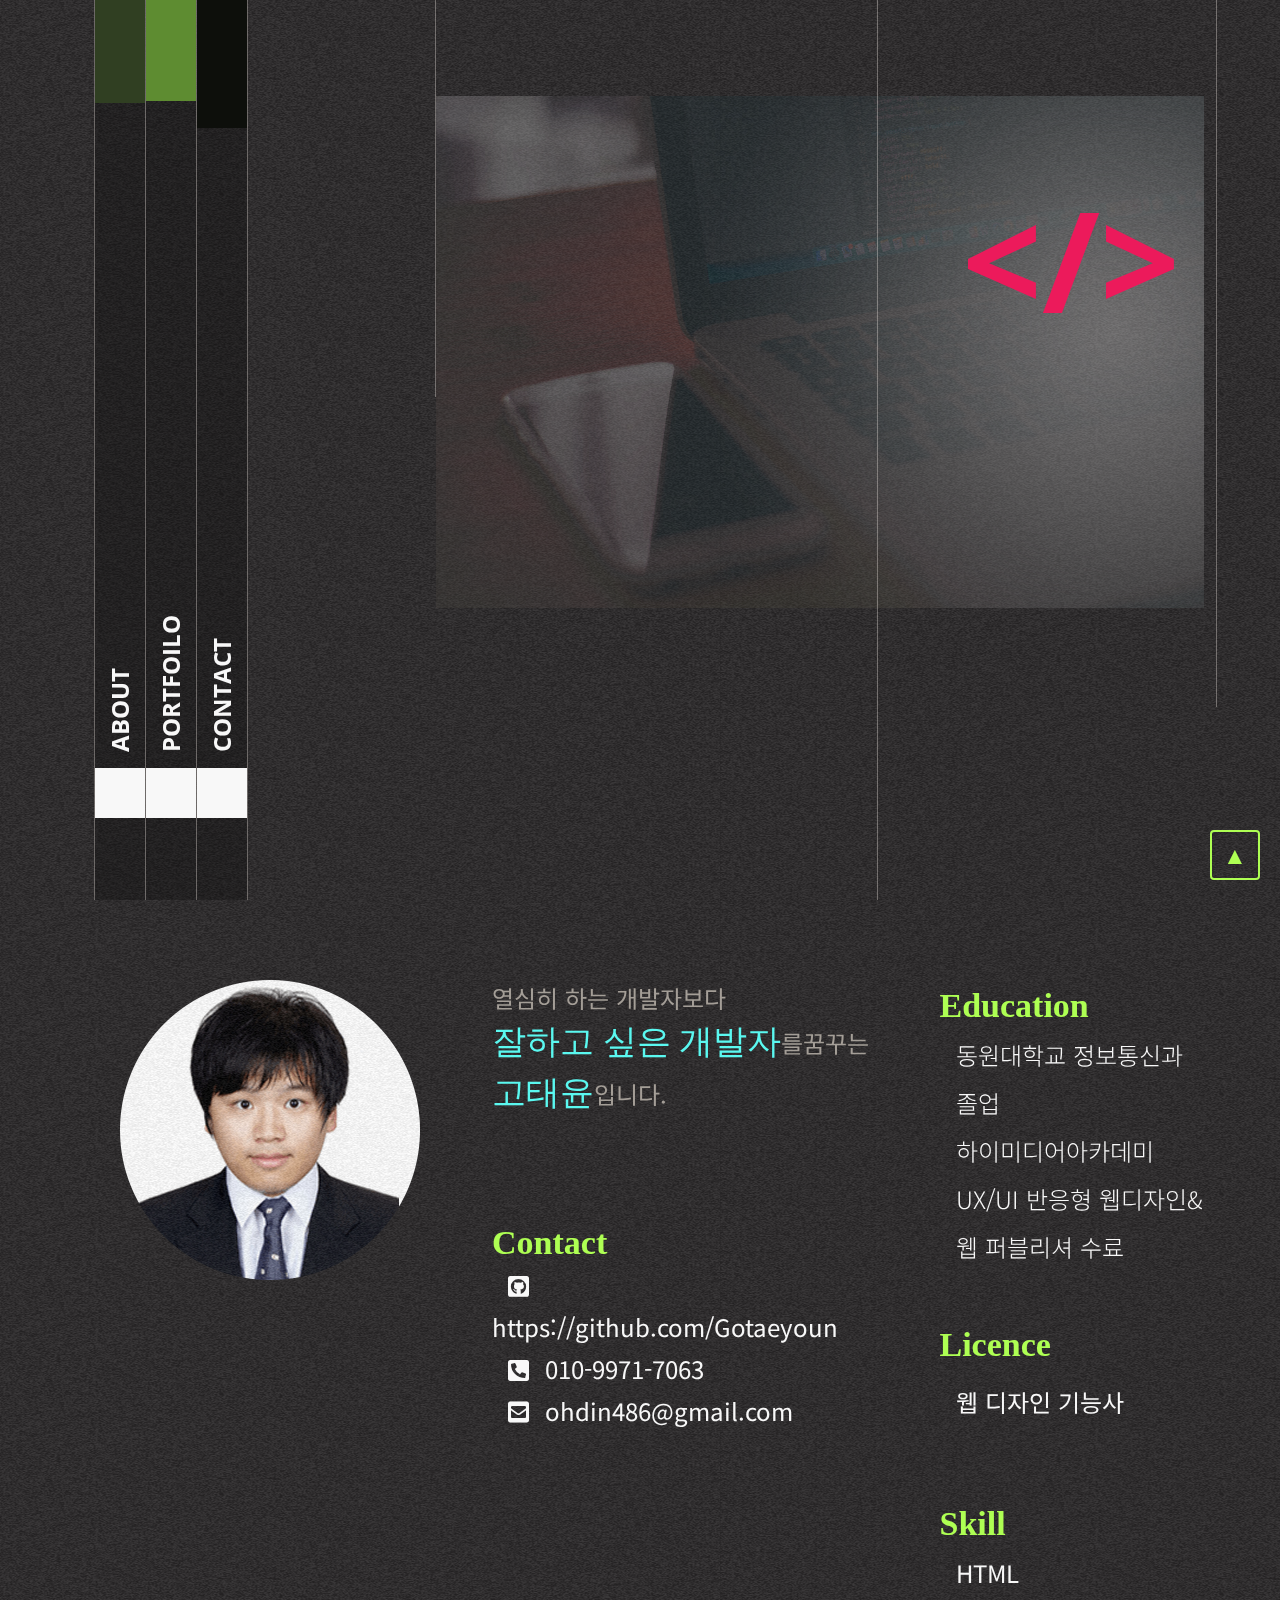
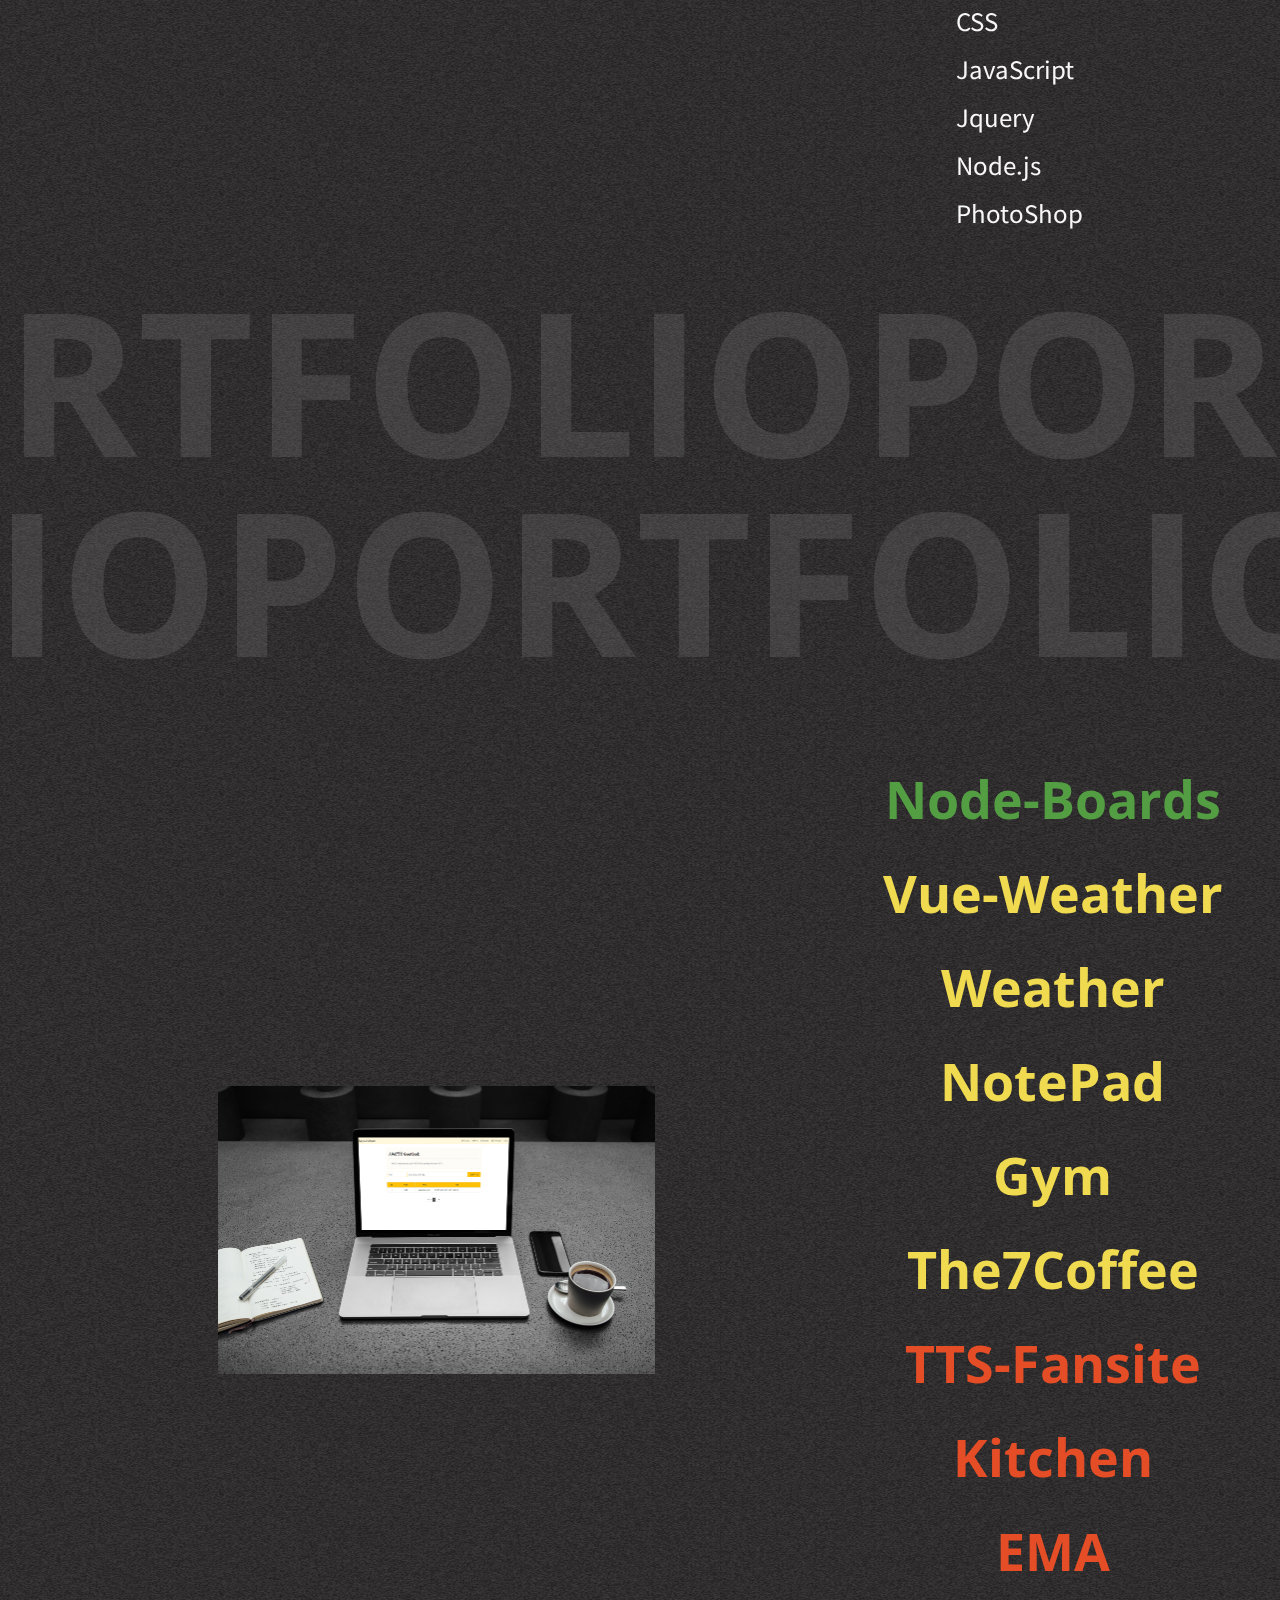
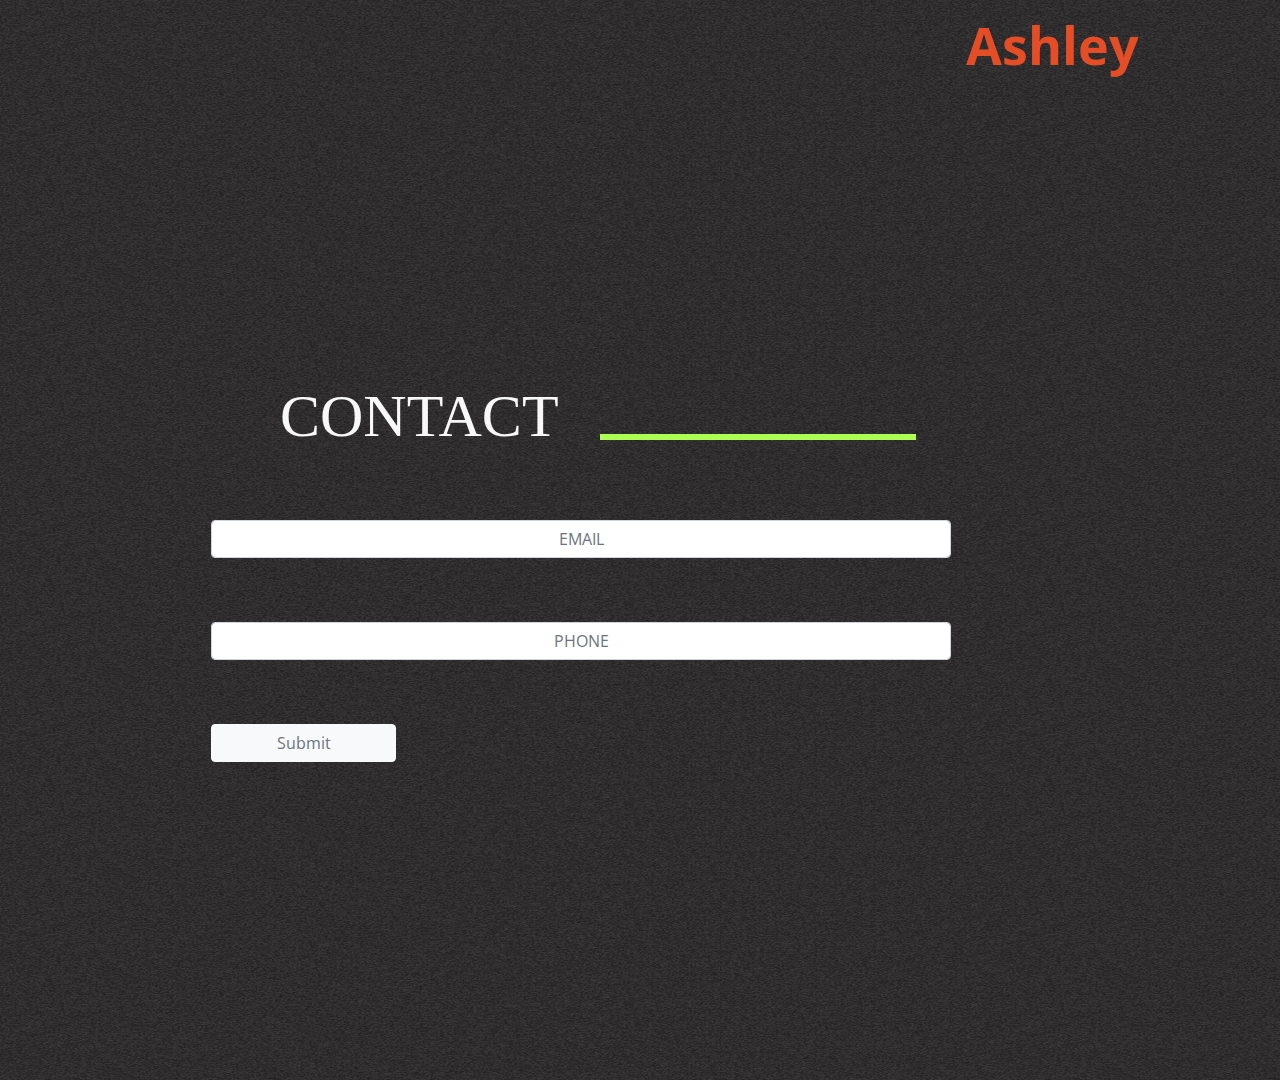
==== commit 33ff4fa1: "반응형 완성" ====
--- a/public/html/index.html
+++ b/public/html/index.html
@@ -40,7 +40,7 @@
 					</li>
 					<li class="navi bt3">
 						<div class="move-box" style="height: 100px;"></div>
-						<a href="#">CONTENT</a>
+						<a href="#">CONTACT</a>
 						<div class="active-box"></div>
 					</li>
 				</ul>
@@ -267,6 +267,9 @@
 			</div>
 		</section><!-- contect-wrap -->
 		<div class="bt-top"><span>▲</span></div>
+		<div class="menu-btn">
+      <div class="menu-btn__burger"></div>
+    </div>
 	</div><!-- wrapper -->
 	
 
--- a/public/css/index.css
+++ b/public/css/index.css
@@ -9,9 +9,8 @@
 
 /* common */
 #wrapper{background-color :rgb(39, 37, 38); }
-.videobcg{width:300px; height:300px;}
 /* line-wrap */
-.line-wrap{position: absolute; top: 0;}
+.line-wrap{position: absolute;}
 .line-wrap > .line:nth-child(1){left: 34vw; position: absolute; border-left: 1px solid rgba(222, 216, 210,.4); height: 100vh; display: none;}
 .line-wrap > .line:nth-child(2){left: 68.5vw; position: absolute;  border-left: 1px solid rgba(222, 216, 210,.4); height: 100vh; display: none;}
 .line-wrap > .line:nth-child(3){left: 95vw; position: absolute;  border-left: 1px solid rgba(222, 216, 210,.4); height: 100vh; display: none;} 
@@ -33,9 +32,9 @@
 
 /* typing-text */
 #main-wrap > .typing-txt{display: none;}
-#main-wrap > .typing{position:relative; height: 100vh; width: 100%; }
-#main-wrap > .typing > ul{font-weight:700; font-size:8.75rem; position: relative;}
-#main-wrap > .typing > ul > li{display: block;}
+#main-wrap > .typing{position:relative; height: 100vh; width: 100%;}
+#main-wrap > .typing > ul{font-weight:700; font-size:8.75rem;}
+#main-wrap > .typing > ul > li{display: block;  position: relative; }
 #main-wrap > .typing > ul > li:nth-child(1){position:absolute; top: 12vw; right: 6.25rem; color:#ec1a5b;}
 #main-wrap > .typing > ul > li:nth-child(2){position:absolute; top: 19vw; right: 6.25rem; color:#ec1a5b; letter-spacing: 0.25rem;}
 #main-wrap > .typing > ul > li:nth-child(3){position:absolute; top: 26vw; right: 6.25rem; color:#f8f8f8; }
@@ -43,34 +42,30 @@
 #main-wrap > .bg-img{opacity: 0.3; position: absolute; width:60%; right:4.75rem; top:6rem;}
 
 
-.actbar-wrap {}
-.actbar-wrap > div{position: absolute; height:10px; }
-.actbar-wrap > .actbar1 {background-color: #f87f5a; top:10.625rem; left: 33.5vw; animation-name: moving-line; animation-duration: 1s;
-animation-delay: 7s; animation-fill-mode:forwards;}
-.actbar-wrap > .actbar2 {background-color: #aeff53; top:10.625rem; left: 17vw; animation-name: moving-line; animation-duration: 1s;
-	animation-delay: 7.6s; animation-fill-mode:forwards;}
-.actbar-wrap > .actbar3 {background-color: #5af8f0; top:10.625rem; left: 34.5vw; animation-name: moving-line; animation-duration: 1s;
-	animation-delay: 7.3s; animation-fill-mode:forwards;} 
+.actbar-wrap {position: relative;}
+.actbar-wrap > div{position: absolute; height: 10px; top:10.5rem; left: 32.5rem; animation-duration: 1s; animation-fill-mode:forwards;  animation-name: moving-line;}
+.actbar-wrap > .actbar1 {background-color: #f87f5a; animation-delay: 7s; }
+.actbar-wrap > .actbar2 {background-color: #aeff53; animation-delay: 7.6s; }
+.actbar-wrap > .actbar3 {background-color: #5af8f0; animation-delay: 7.3s;} 
 
 
 	/* about-wrap */
-#about-wrap{margin:5rem 0; width:92%; height:100vh; display:flex; font-family: 'Noto Sans KR', sans-serif; margin-left: auto; z-index: 999}
+#about-wrap{width:92%; height:100vh; display:flex; font-family: 'Noto Sans KR', sans-serif; margin-left: auto; z-index: 999;}
 #about-wrap  .title{font-family: 'Nanum Myeongjo', serif; font-size: 2.125rem; color:#aeff53; font-weight: 700;}
-#about-wrap > .first-layout	{flex: 27% 0 0; display: flex; justify-content: center; padding-top: 6.25rem;}
+#about-wrap > .first-layout	{flex: 28.5% 0 0; display: flex; justify-content: center; padding-top: 5rem;}
 #about-wrap > .first-layout > .img-size{width:300px; height:300px; }
 
 
-#about-wrap > .second-layout {flex: 38.6% 0 0; z-index:999;}
-#about-wrap > .second-layout > .desc{color: #a49e97; font-size: 1.5rem; padding-top: 138px; margin-left: 54px;}
-
+#about-wrap > .second-layout {flex: 38% 0 0; z-index:999;}
+#about-wrap > .second-layout > .desc{color: #a49e97; font-size: 1.5rem; padding-top: 5rem; margin-left: 54px;}
 #about-wrap > .second-layout > .desc > li > span{font-size: 2.125rem; color:#5af8f0; font-family: 'Nanum Myeongjo', serif;} 
-#about-wrap > .second-layout > .contact{font-size: 1.5rem; color: #f8f8f8; padding-top:104px; line-height: 2.625rem; margin-left: 54px;}
+#about-wrap > .second-layout > .contact{font-size: 1.5rem; color: #f8f8f8; padding-top:6.5rem; line-height: 2.625rem; margin-left: 54px;}
 #about-wrap > .second-layout > .contact  a{text-decoration: none; color:#f8f8f8;}
 #about-wrap > .second-layout > .contact i{padding: 0 1rem;}
 
 
-#about-wrap > .last-layout {flex: 34.4% 0 0; z-index: 999;}
-#about-wrap > .last-layout > .edu-wrap{color: #f8f8f8; font-size: 1.5rem; font-weight: 300;  padding-top: 138px; margin-left: 54px;;}
+#about-wrap > .last-layout {flex: 29% 0 0; z-index: 999;}
+#about-wrap > .last-layout > .edu-wrap{color: #f8f8f8; font-size: 1.5rem; font-weight: 300;  padding-top: 5rem; margin-left: 54px;}
 #about-wrap > .last-layout > .edu-wrap > li:not(:first-child){padding: 0 1rem; line-height: 3rem;}
 #about-wrap > .last-layout > .lc-wrap{color: #f8f8f8; font-size: 1.5rem; margin-left: 54px; padding-top: 48px;}
 #about-wrap > .last-layout > .lc-wrap > li:not(:first-child){padding: 0 1rem; line-height: 4rem; }
@@ -78,7 +73,6 @@
 #about-wrap > .last-layout > .skill-wrap{color: #f8f8f8; font-size: 1.5rem; margin-left: 3.375rem; padding-top: 4rem; position: relative; }
 #about-wrap > .last-layout > .skill-wrap > .skill-desc > .skill-name{padding: 0 1rem; line-height: 3rem;  flex:10% 0 0;}
 
-#about-wrap > .last-layout > .skill-wrap > .skill-desc{}
 #about-wrap > .last-layout > .skill-wrap > .skill-desc  .skill-name{display: flex; align-items: center;}
 #about-wrap > .last-layout > .skill-wrap > .skill-desc  .skill-name > div:nth-child(1){flex: 30% 0 0;}
 #about-wrap > .last-layout > .skill-wrap > .skill-desc  .skill-name > div:nth-child(2){width: 0;}
@@ -93,7 +87,7 @@
 
 
 /* active-wrap */
-#active-wrap{z-index:10000}
+#active-wrap{z-index:10000; padding-top: 5rem;}
 #active-wrap > .active-text{font-size: 12.5rem; font-family: 'Open Sans', sans-serif; font-weight: 700; color:rgba(149, 149, 149,.2); line-height:12.5rem}
 #active-wrap .left-slide {position: relative; display: flex; left: 0;}
 #active-wrap .left-slide > li {flex-shrink: 0;}
@@ -104,7 +98,7 @@
 
 /* portflio-wrap */
 #portflio-wrap{width:100%;margin:5rem 0; display: flex;}
-#portflio-wrap > .pf-desc-layout > .pf-desc-wrap > .pf-desc > .desc-title {text-decoration:none; }
+#portflio-wrap > .pf-desc-layout > .pf-desc-wrap > .pf-desc > .desc-title {text-decoration:none;}
 #portflio-wrap > .pf-picture-layout{flex:68.25% 0 0; display:flex;}
 #portflio-wrap > .pf-picture-layout > .pf-list{display:flex; justify-content: center; align-items: center; width:100%}
 #portflio-wrap > .pf-picture-layout  .img-size{width:50%; display: none; position: absolute;}
@@ -113,7 +107,7 @@
 #portflio-wrap > .pf-desc-layout{flex: 28% 0 0; z-index: 10000;}
 #portflio-wrap > .pf-desc-layout >.pf-desc-wrap{ flex:70% 0 0;}
 #portflio-wrap > .pf-desc-layout >.pf-desc-wrap > .pf-desc{margin-bottom: 1rem; display: flex; flex-direction: column; }
-#portflio-wrap > .pf-desc-layout >.pf-desc-wrap > .pf-desc >.desc-title{font-size:4rem; color: #f8f8f8; cursor: pointer;font-weight:bold; display: flex; justify-content:center;}
+#portflio-wrap > .pf-desc-layout >.pf-desc-wrap > .pf-desc >.desc-title{font-size:3.25rem; color: #f8f8f8; cursor: pointer;font-weight:bold; display: flex; justify-content:center;}
 #portflio-wrap > .pf-desc-layout >.pf-desc-wrap > .pf-desc >.desc-title.front-end{color:#f0da50}
 #portflio-wrap > .pf-desc-layout >.pf-desc-wrap > .pf-desc >.desc-title.back-end{color:#539e43}
 #portflio-wrap > .pf-desc-layout >.pf-desc-wrap > .pf-desc >.desc-title.public{color:#e54d26}
@@ -121,12 +115,6 @@
 #portflio-wrap > .pf-desc-layout >.pf-desc-wrap > .pf-desc >.desc-text{font-size: 1.125rem; display:none; color: #f8f8f8; text-align: center; margin: 0.25rem;}
 
 
-
-
-
-
-
-
 /* contect-wrap */
 #contect-wrap{width:100%; height: 100vh; margin-top: 5rem; position: relative; }
 #contect-wrap > h1{ font-family: 'Nanum Myeongjo', serif;  font-size:3.75rem; position: absolute; top:12.5rem; left:17.5rem; color: #f8f8f8; font-size: bold;}
@@ -141,7 +129,7 @@
 	border: 2px solid #aeff53;
 	border-radius: 4px;
 	position: fixed;
-	right: 40px;
+	right: 20px;
 	bottom: 20px;
 	color: #aeff53;
 	font-size: 1.5rem;
@@ -150,6 +138,7 @@
 	align-items: center;
 	z-index: 10000;
 	cursor: pointer;}
+	
 .bt-top > span {
 	animation-duration: 0.4s;
 	animation-direction: alternate; 
@@ -161,13 +150,69 @@
 	100% {transform: translateY(-5px);}
 }
 
+.menu-btn {
+  --box-shadow-color: rgba(255, 101, 47, 0.2);
+  width: 50px;
+  height: 50px;
+	position: fixed;
+	top: 20px;
+	right: 20px;
+  display: flex;
+  justify-content: center;
+  align-items: center;
+	z-index: 9999;
+  cursor: pointer;
+	transition: all 0.5s ease-in-out;
+	
+}
+
+.menu-btn__burger,
+.menu-btn__burger::before,
+.menu-btn__burger::after {
+  width: 50px;
+  height: 6px;
+  border-radius: 5px;
+  background-color: #aeff53;
+  box-shadow: 0 2px 5px var(--box-shadow-color);
+	transition: all 0.5s ease-in-out;
+	display: none;
+}
+.menu-btn__burger::before,
+.menu-btn__burger::after {
+  content: "";
+	position: absolute;
+	display: none;
+}
+.menu-btn__burger::before {
+  transform: translateY(-16px);
+}
+.menu-btn__burger::after {
+  transform: translateY(16px);
+}
+
+/* ANIMATION */
+.menu-btn.open .menu-btn__burger {
+  transform: translateX(-50px);
+  background-color: transparent;
+  box-shadow: none;
+}
+.menu-btn.open .menu-btn__burger::before {
+  transform: rotate(45deg) translate(35px, -35px);
+}
+.menu-btn.open .menu-btn__burger::after {
+  transform: rotate(-45deg) translate(35px, 35px);
+}
+
+
+
+
 	/* animation */
 
 	#main-wrap > .header > .navi-wrap > .navi:hover > .active-box{transition: all 0.5s; height: 1rem; opacity: 0;}
 	
 	@keyframes moving-line {
 		0% {opacity:0; width:0;}
-		100% {opacity:1; width:250px;}
+		100% {opacity:1; width:14rem;}
 	}
 
 
@@ -184,6 +229,7 @@
 		transition-timing-function: cubic-bezier(0.47, 2.02, 0.31, -0.36);
 	}
 	
+	
 
 	/* 반응형 사이즈*/
 
@@ -194,17 +240,19 @@
 		#main-wrap > .header > .navi-wrap{margin-left: 0%;}
 		#main-wrap > .typing > ul{font-size: 6rem;}
 		#main-wrap > .typing {height: 77vh;}
-		.actbar-wrap > .actbar1 {top:13vh; left: 27vw;}
-		.actbar-wrap > .actbar2 {top:13vh; left: 15vw;}
-		.actbar-wrap > .actbar3 {top:13vh; left: 29vw;}
-		#about-wrap > .first-layout > .img-size{width:15rem ; height:15rem;}
-		#about-wrap > .last-layout > .edu-wrap{margin-left: 0.25rem; font-size: 1.125rem; padding-top: 100px;}
-		#about-wrap > .last-layout >.lc-wrap{margin-left: 0.25rem; font-size: 1.125rem;}
-		#about-wrap > .last-layout >.skill-wrap{margin-left: 0.25rem; font-size: 1.125rem;}
-		#about-wrap > .second-layout > .contact{font-size:1.25rem; margin-left: 1rem;}
-		#about-wrap > .second-layout > .desc{font-size:1.25rem; margin-left: 2rem; padding-top: 100px;} 
-	
-		#portflio-wrap > .pf-desc-layout >.pf-desc-wrap > .pf-desc >.desc-title{font-size:3rem;}
+		.actbar-wrap > div{position: absolute; height: 10px; top:7rem; left: 20rem;}
+		#about-wrap{width: 87%; padding: 5rem 0rem;}
+		#about-wrap > .first-layout > .img-size{width:150px; height:150px; }
+		#about-wrap > .first-layout{flex: 24% 0 0;  }
+		#about-wrap > .second-layout{flex: 41% 0 0; }
+		#about-wrap > .last-layout{flex:35% 0 0; }
+		#about-wrap > .first-layout > .img-size{width:10rem;}
+		#about-wrap > .last-layout > .edu-wrap{margin-left: 0.25rem; font-size: 1rem; padding-top:0;}
+		#about-wrap > .last-layout >.lc-wrap{margin-left: 0.25rem; font-size: 1rem;  padding-top: 1rem;}
+		#about-wrap > .last-layout >.skill-wrap{margin-left: 0.25rem; font-size: 1rem; padding-top: 2rem;}
+		#about-wrap > .second-layout > .contact{font-size:1.25rem; margin-left: 1rem; padding-top:5rem;}
+		#about-wrap > .second-layout > .desc{font-size:1.25rem; margin-left: 2rem; padding-top: 0;} 
+		#portflio-wrap > .pf-desc-layout >.pf-desc-wrap > .pf-desc >.desc-title{font-size:2.75rem;}
 		#portflio-wrap > .pf-desc-layout >.pf-desc-wrap > .pf-desc >.desc-text{font-size: 1rem; display:none; color: #f8f8f8; text-align: center; }
 		#portflio-wrap > .pf-desc-layout{flex: 30% 0 0; font-size:1rem;}
 		#portflio-wrap{margin-bottom: 0}
@@ -213,18 +261,71 @@
 	}
 	
 	@media screen and (max-width: 991px) {
+		#main-wrap > .header > .navi-wrap{margin-left:0 !important;  transition: all 0.8s}
 			#main-wrap > .typing > ul{font-size: 4rem;}
-			.actbar-wrap > .move-line{display: none;}
-			#main-wrap > .header > .navi-wrap{margin-left: 0 !important; transition: all 0.8s}
+			#main-wrap > .typing {height: 60vh;}
+			#about-wrap{width: 83%; display: block; padding: 0;}
+			#about-wrap > .first-layout{padding:0; text-align: center; padding: 2rem; }
+			#about-wrap > .second-layout{text-align: center; position: relative;} 
+			#about-wrap > .last-layout{text-align: center; }
+			.actbar-wrap > div{position: absolute; height: 10px; top:5rem; left: 10rem;}
+			#about-wrap > .first-layout > .img-size{width: 150px; padding-bottom: 2rem;}
+			#about-wrap > .last-layout > .edu-wrap{margin-left: 0.25rem; font-size: 1rem; padding-top:2rem;}
+			#about-wrap > .last-layout >.lc-wrap{margin-left: 0.25rem; font-size: 1rem;  padding-top: 2rem;}
+			#about-wrap > .last-layout >.skill-wrap{margin-left: 0.25rem; font-size: 1rem; padding-top: 2rem;}
+			#about-wrap > .second-layout > .contact{font-size:1.25rem; margin-left: 1rem; padding-top:2rem;}
+			#about-wrap > .second-layout > .desc{font-size:1.25rem; margin-left: 2rem; padding-top: 2rem;} 
+			#about-wrap > .second-layout > .contact  a{text-decoration: none; color:#f8f8f8;  z-index: 30000;}
+#about-wrap > .second-layout > .contact i{padding: 0 1rem;}
+			#portflio-wrap > .pf-desc-layout >.pf-desc-wrap > .pf-desc >.desc-title{font-size:2.25rem;}
+			#portflio-wrap > .pf-desc-layout >.pf-desc-wrap > .pf-desc >.desc-text{font-size: 0.875rem;}
+			#active-wrap{margin-top: 30rem;}
 	}
 	
 	@media screen and (max-width: 767px) {
+		
+		#main-wrap > .typing > ul{font-size: 5rem;}
+		#main-wrap > .header > .navi-wrap{transition: all 1.2s}
+		#portflio-wrap{display: block;}
+		#portflio-wrap > .pf-desc-layout >.pf-desc-wrap > .pf-desc >.desc-title{font-size:3.5rem;}
+		#main-wrap > .bg-img{opacity: 0.3; position: absolute; width:100%; right:0rem; top:0rem;}
+		#main-wrap > .typing > ul > li:nth-child(1){position:absolute; top: 12vw; right: 6.25rem; color:#ec1a5b;}
+		#main-wrap > .typing > ul > li:nth-child(2){position:absolute; top: 22vw; right: 6.25rem; color:#ec1a5b; letter-spacing: 0.25rem;}
+		#main-wrap > .typing > ul > li:nth-child(3){position:absolute; top: 32.5vw; right: 6.25rem; color:#f8f8f8; }
+		#main-wrap > .typing > ul > li:nth-child(4){position:absolute; top: 44vw; right: 6.25rem; color:#c1bab2; letter-spacing: 0.25rem;}
+		.actbar-wrap > div{position: absolute; height: 10px; top:6rem; left: 8rem;}
+		#about-wrap > .first-layout{padding:0; text-align: center; padding: 2rem; padding-top: 5rem;}
+		#active-wrap{margin-top: 34rem; padding-top: 0;}
+		#portflio-wrap{margin-top: 9rem;}
+		#contect-wrap > h1{ font-family: 'Nanum Myeongjo', serif;  font-size:3rem; position: absolute; top:12.5rem; left:14.5rem; color: #f8f8f8; font-size: bold;}
+		#contect-wrap > .container{position: absolute; left: 12.25rem; top:19.75rem;}
+		.line-wrap > .line:nth-child(1){left: 22vw;}
+		#contect-wrap > .line{width:10rem; height:6px; background-color: #aeff53; top:15rem; left:30rem;}
+		#portflio-wrap > .pf-picture-layout .img-size{opacity: 0.5;}
+
+	}
+
+	@media screen and (max-width: 575px) {
+		
 		#main-wrap > .typing > ul{font-size: 3.5rem;}
-		#main-wrap > .header > .navi-wrap{margin-left: -300px !important; transition: all 0.8s}
-	}
-	
-	@media screen and (max-width: 575px) {
-		#main-wrap > .typing > ul{font-size: 3rem;}
+		#main-wrap > .header > .navi-wrap {visibility: hidden;}
+		.menu-btn__burger,.menu-btn__burger::before,.menu-btn__burger::after {display: block;}.menu-btn__burger::before,
+		.menu-btn__burger::after {display: block;}
+		.actbar-wrap > div{display: none;}
+		#main-wrap > .typing {height: 40vh;}
+		#main-wrap > .typing > ul > li:nth-child(1){position:absolute; top: 15vw; right: 3rem;}
+		#main-wrap > .typing > ul > li:nth-child(2){position:absolute; top: 25vw; right: 3rem;}
+		#main-wrap > .typing > ul > li:nth-child(3){position:absolute; top: 35vw; right: 3rem;}
+		#main-wrap > .typing > ul > li:nth-child(4){position:absolute; top: 45vw; right: 3rem;}
+		#about-wrap{width:100%;}
+		#portflio-wrap > .pf-picture-layout .img-size{visibility: hidden;}
+		.line-wrap > .line:nth-child(1){left: 22vw;}
+		#contect-wrap > h1{ font-family: 'Nanum Myeongjo', serif;  font-size:3.5rem; position: absolute; top:12.5rem; left:6rem; color: #f8f8f8; font-size: bold;}
+		#contect-wrap > .container{position: absolute; left: 0.25rem; top:19.75rem;}
+		.line-wrap > .line:nth-child(1){left: 22vw;}
+		#portflio-wrap > .pf-picture-layout .img-size{opacity: 0.5;}
+		#active-wrap{margin-top: 40rem;}
+		#contect-wrap > .line{display: none;}
 	}
 	
 	
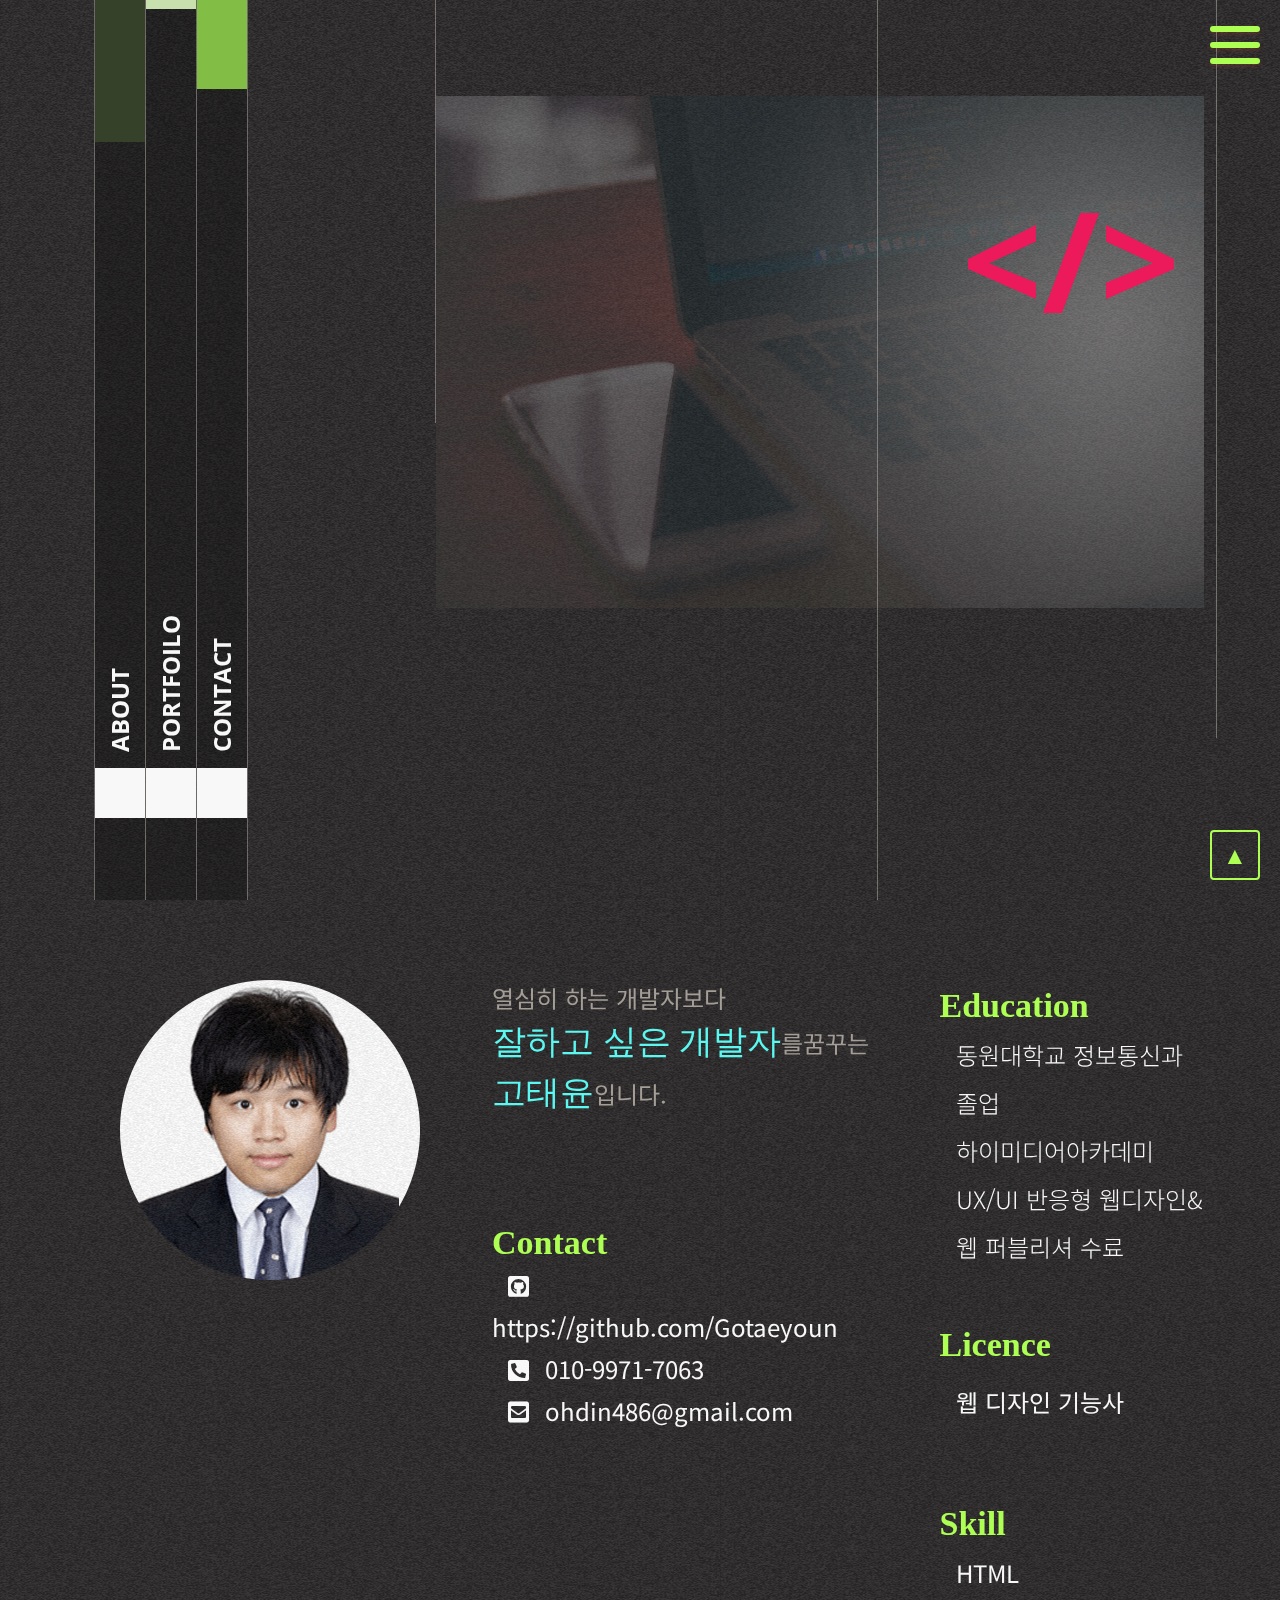
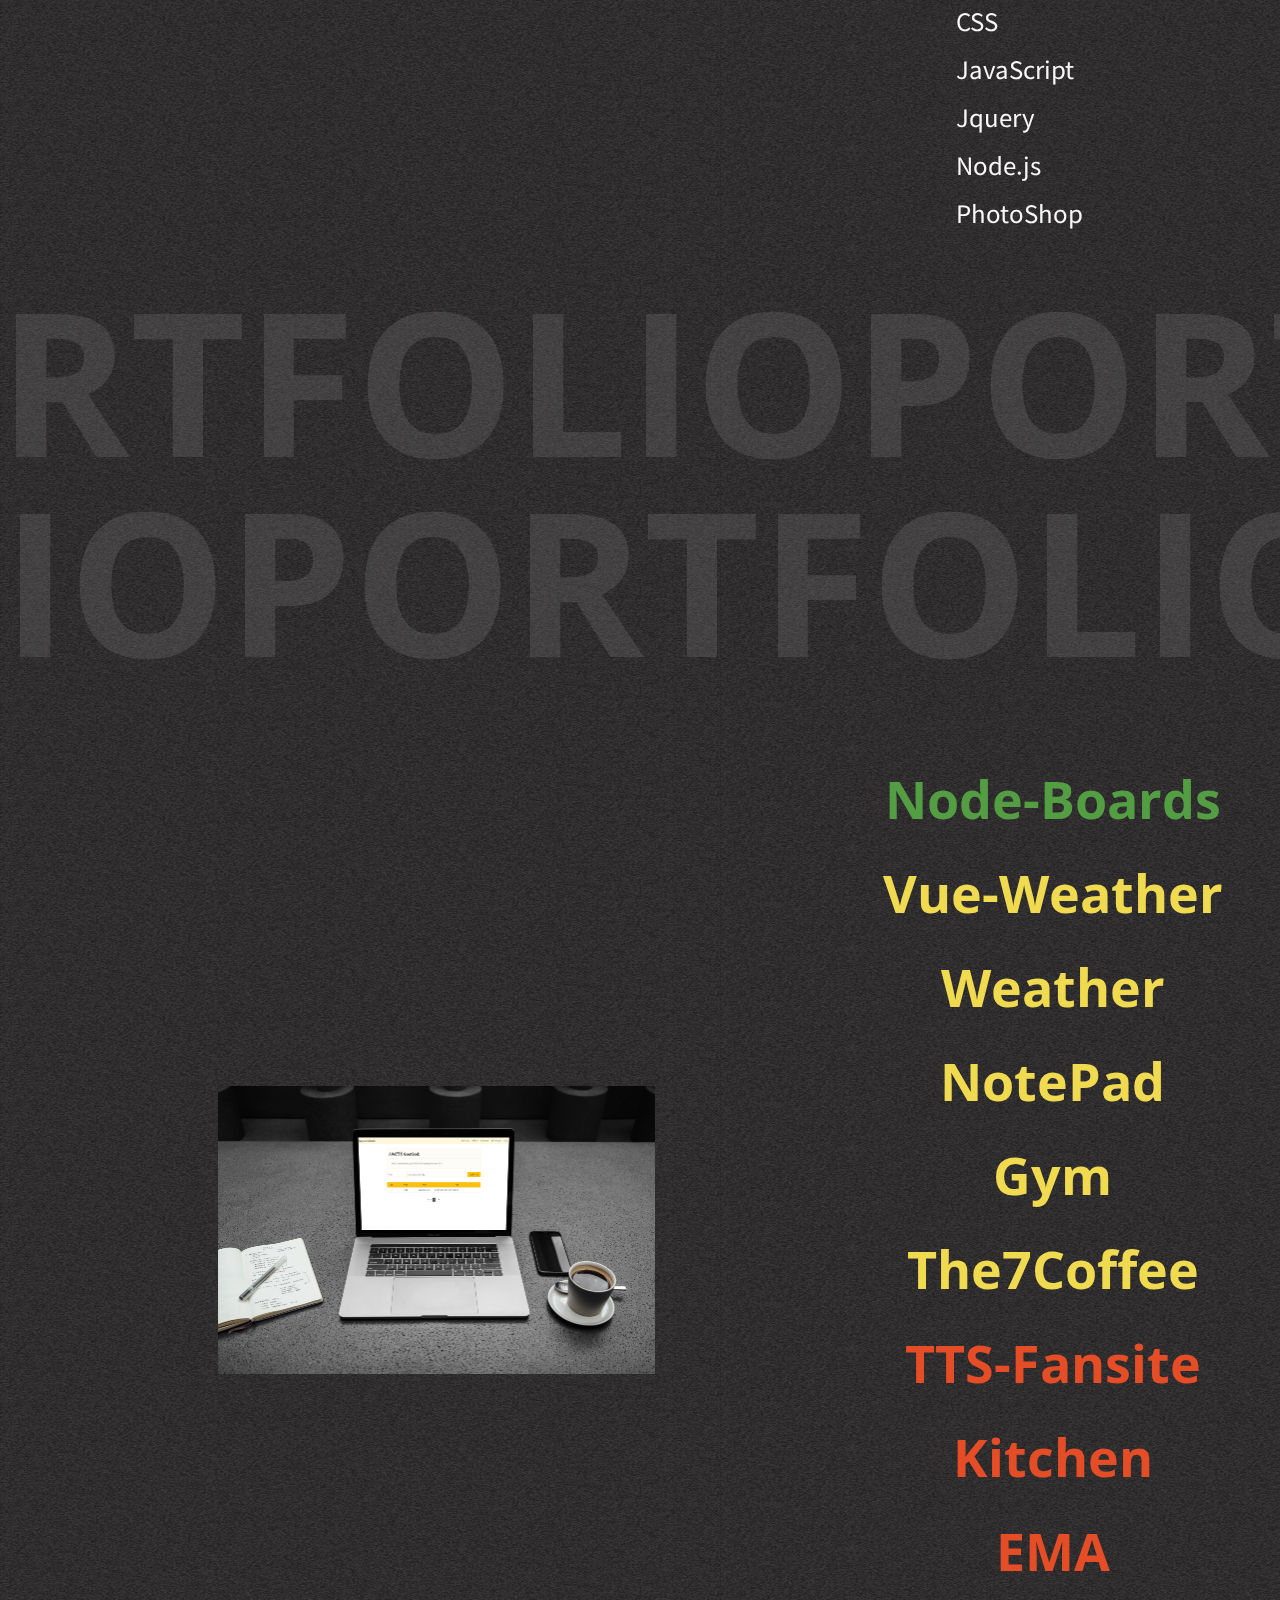
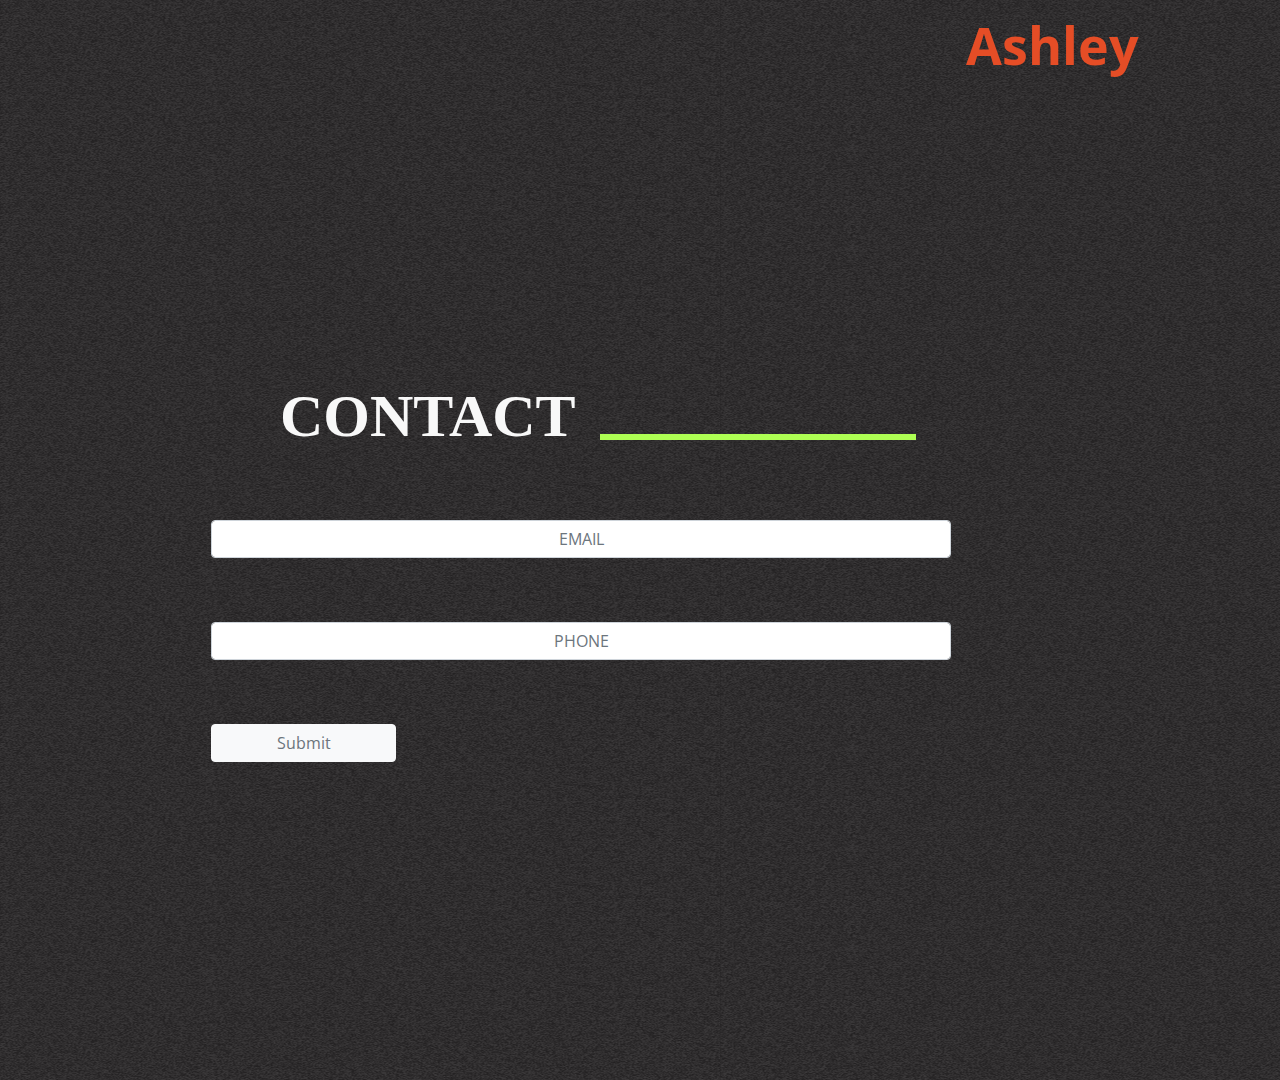
==== commit 4521423e: "html 웹표준 준수" ====
--- a/public/html/index.html
+++ b/public/html/index.html
@@ -1,6 +1,5 @@
 <!DOCTYPE html>
 <html lang="ko">
-
 <head>
 	<meta charset="UTF-8">
 	<meta name="viewport" content="width=device-width, initial-scale=1.0">
@@ -10,7 +9,6 @@
 	<link rel="stylesheet" href="../css/bootstrap.min.css">
 	<link rel="stylesheet" href="../css/base.css">
 	<link rel="stylesheet" href="../css/index.css">
-	<link rel="stylesheet" href="../css/animate.css">
 	<script src="../js/jquery-3.5.1.min.js"></script>
 	<script src="../js/bootstrap.min.js"></script>
 	<script src="../js/grained.min.js"></script>
@@ -81,12 +79,14 @@
 			</div>
 		</div>
 		<section id="about-wrap">
+			<h2>내 사진</h2>
 			<div class="first-layout">
 				<div class="img-size response">
-					<img src="../img/Ellipse 1.png" alt="내사진" class="img">
+					<img src="../img/Ellipse 1.png" alt="내사진" class="img" alt="배경사진">
 				</div>
 			</div>
 			<div class="second-layout">
+				<h2>자기어필</h2>
 				<ul class="desc response">
 					<li>열심히 하는 개발자보다</li>
 					<li><span>잘하고 싶은 개발자</span>를꿈꾸는</li>
@@ -101,6 +101,7 @@
 				</ul>
 			</div>
 			<div class="last-layout">
+				<h2>스킬어필</h2>
 				<ul class="edu-wrap response">
 					<li class="title">Education</li>
 					<li>동원대학교 정보통신과 졸업</li>
@@ -140,7 +141,6 @@
 						</div>
 					</div>
 				</div>
-
 			</div>
 		</section><!-- about-wrap -->
 
@@ -163,6 +163,7 @@
 		</section><!-- active-wrap -->
 
 		<section id="portflio-wrap" class="page">
+			<h2>포트폴리오</h2>
 			<div class="pf-picture-layout">
 				<ul class="pf-list" style="position: relative;">
 					<li class="img-size">
@@ -266,6 +267,7 @@
 				</form>
 			</div>
 		</section><!-- contect-wrap -->
+		
 		<div class="bt-top"><span>▲</span></div>
 		<div class="menu-btn">
       <div class="menu-btn__burger"></div>
--- a/public/css/index.css
+++ b/public/css/index.css
@@ -5,7 +5,7 @@
 font-family: 'Open Sans', sans-serif;
 .nanummyeongjo * { font-family: 'Nanum Myeongjo', serif; } */
 html,body{font-family: 'Open Sans', sans-serif;}
-
+h2{display: none;}
 
 /* common */
 #wrapper{background-color :rgb(39, 37, 38); }
@@ -117,7 +117,7 @@
 
 /* contect-wrap */
 #contect-wrap{width:100%; height: 100vh; margin-top: 5rem; position: relative; }
-#contect-wrap > h1{ font-family: 'Nanum Myeongjo', serif;  font-size:3.75rem; position: absolute; top:12.5rem; left:17.5rem; color: #f8f8f8; font-size: bold;}
+#contect-wrap > h1{ font-family: 'Nanum Myeongjo', serif;  font-size:3.75rem; position: absolute; top:12.5rem; left:17.5rem; color: #f8f8f8; font-weight: bold;}
 #contect-wrap > .container{position: absolute; left: 12.25rem; top:19.75rem;}
 #contect-wrap > .line{width:19.75rem; height:6px; background-color: #aeff53; top:15.875rem; left:37.5rem;position: absolute;}
 
@@ -175,13 +175,13 @@
   background-color: #aeff53;
   box-shadow: 0 2px 5px var(--box-shadow-color);
 	transition: all 0.5s ease-in-out;
-	display: none;
+	display: block;
 }
 .menu-btn__burger::before,
 .menu-btn__burger::after {
   content: "";
 	position: absolute;
-	display: none;
+	display: block;
 }
 .menu-btn__burger::before {
   transform: translateY(-16px);
@@ -237,6 +237,7 @@
 	/* 반응형 사이즈*/
 
 	@media screen and (max-width: 1199px) {
+		#main-wrap > .header > .navi-wrap {visibility: visible;}
 		#main-wrap > .header > .navi-wrap{margin-left: 0%;}
 		#main-wrap > .typing > ul{font-size: 6rem;}
 		#main-wrap > .typing {height: 77vh;}
@@ -283,7 +284,6 @@
 	}
 	
 	@media screen and (max-width: 767px) {
-		
 		#main-wrap > .typing > ul{font-size: 5rem;}
 		#main-wrap > .header > .navi-wrap{transition: all 1.2s}
 		#portflio-wrap{display: block;}
@@ -297,7 +297,7 @@
 		#about-wrap > .first-layout{padding:0; text-align: center; padding: 2rem; padding-top: 5rem;}
 		#active-wrap{margin-top: 34rem; padding-top: 0;}
 		#portflio-wrap{margin-top: 9rem;}
-		#contect-wrap > h1{ font-family: 'Nanum Myeongjo', serif;  font-size:3rem; position: absolute; top:12.5rem; left:14.5rem; color: #f8f8f8; font-size: bold;}
+		#contect-wrap > h1{ font-family: 'Nanum Myeongjo', serif;  font-size:3rem; position: absolute; top:12.5rem; left:14.5rem; color: #f8f8f8; font-weight: bold;}
 		#contect-wrap > .container{position: absolute; left: 12.25rem; top:19.75rem;}
 		.line-wrap > .line:nth-child(1){left: 22vw;}
 		#contect-wrap > .line{width:10rem; height:6px; background-color: #aeff53; top:15rem; left:30rem;}
@@ -320,12 +320,15 @@
 		#about-wrap{width:100%;}
 		#portflio-wrap > .pf-picture-layout .img-size{visibility: hidden;}
 		.line-wrap > .line:nth-child(1){left: 22vw;}
-		#contect-wrap > h1{ font-family: 'Nanum Myeongjo', serif;  font-size:3.5rem; position: absolute; top:12.5rem; left:6rem; color: #f8f8f8; font-size: bold;}
+		#contect-wrap > h1{ font-family: 'Nanum Myeongjo', serif;  font-size:3.5rem; position: absolute; top:12.5rem; left:6rem; color: #f8f8f8; font-weight: bold;}
 		#contect-wrap > .container{position: absolute; left: 0.25rem; top:19.75rem;}
 		.line-wrap > .line:nth-child(1){left: 22vw;}
 		#portflio-wrap > .pf-picture-layout .img-size{opacity: 0.5;}
 		#active-wrap{margin-top: 40rem;}
 		#contect-wrap > .line{display: none;}
+		.hvr-bounce-in:hover, .hvr-bounce-in:focus, .hvr-bounce-in:active {
+			transform: scale(1);
+		}
 	}
 	
 	
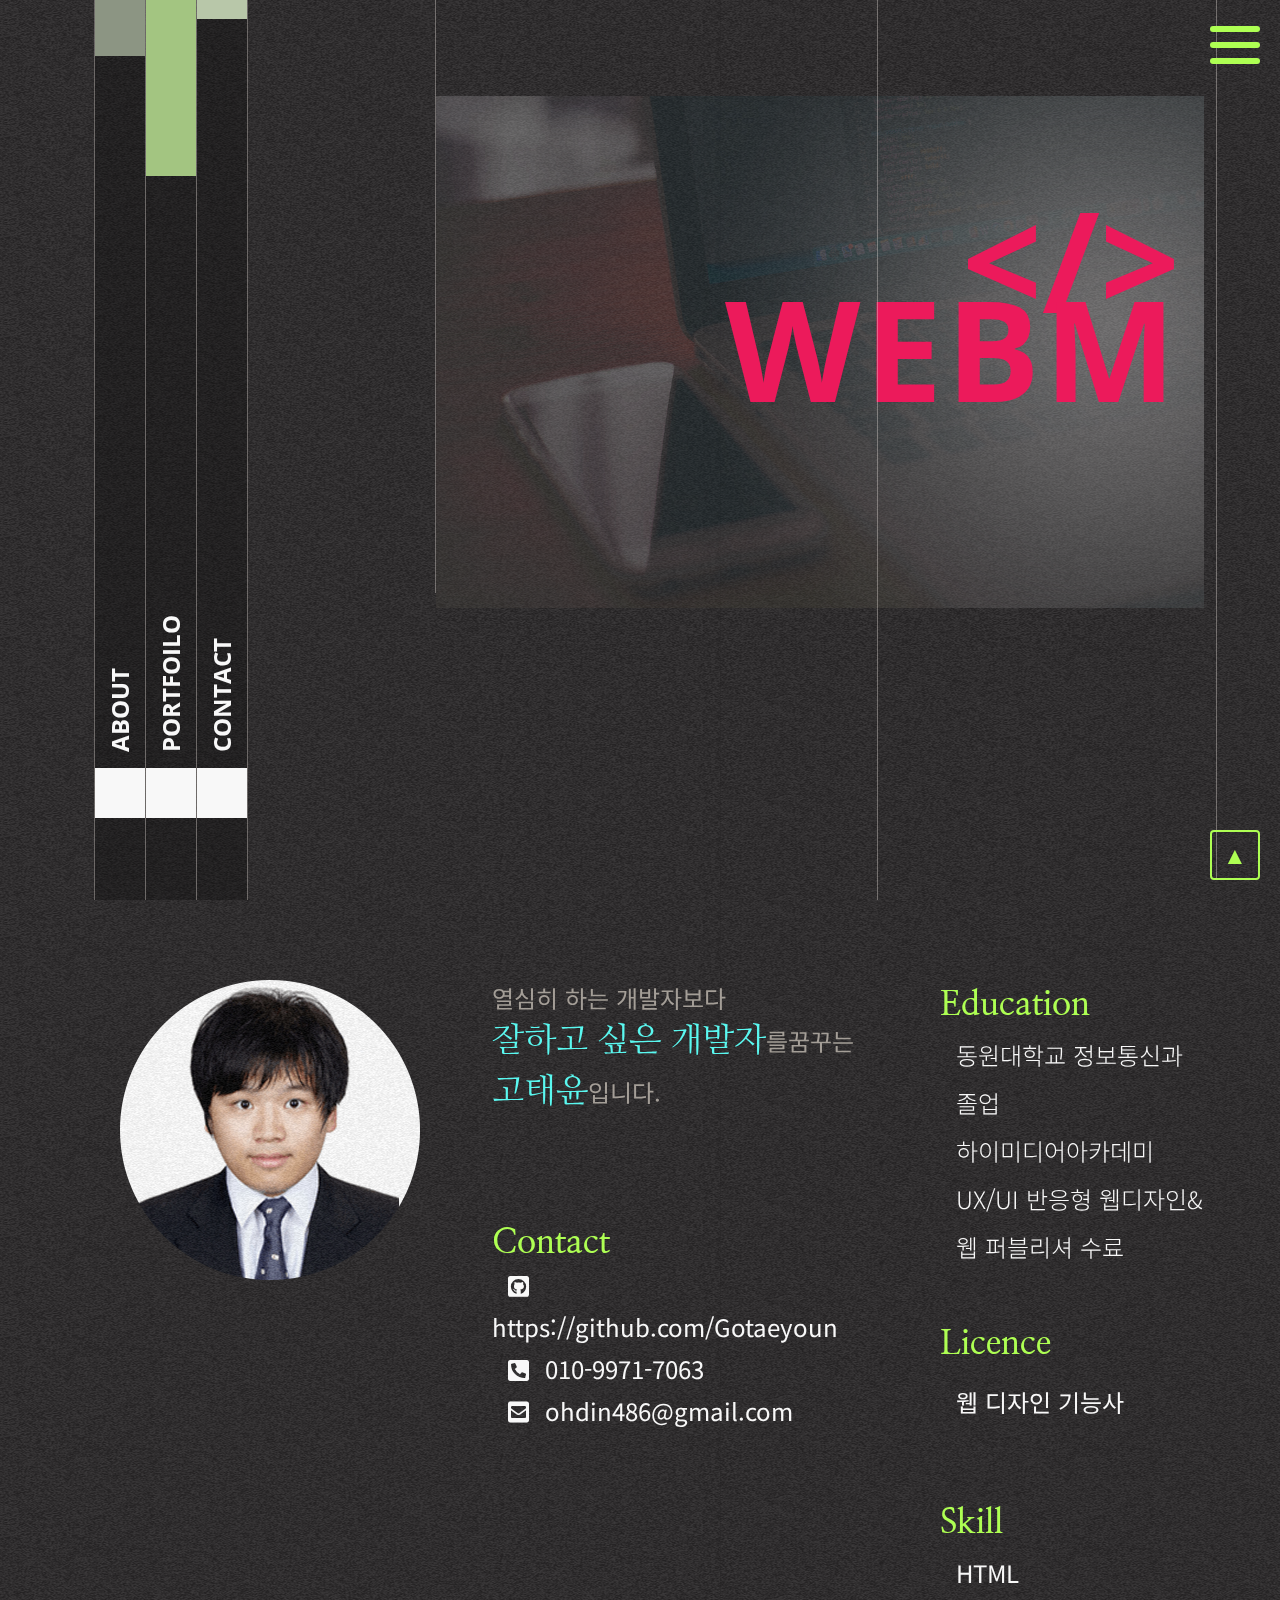
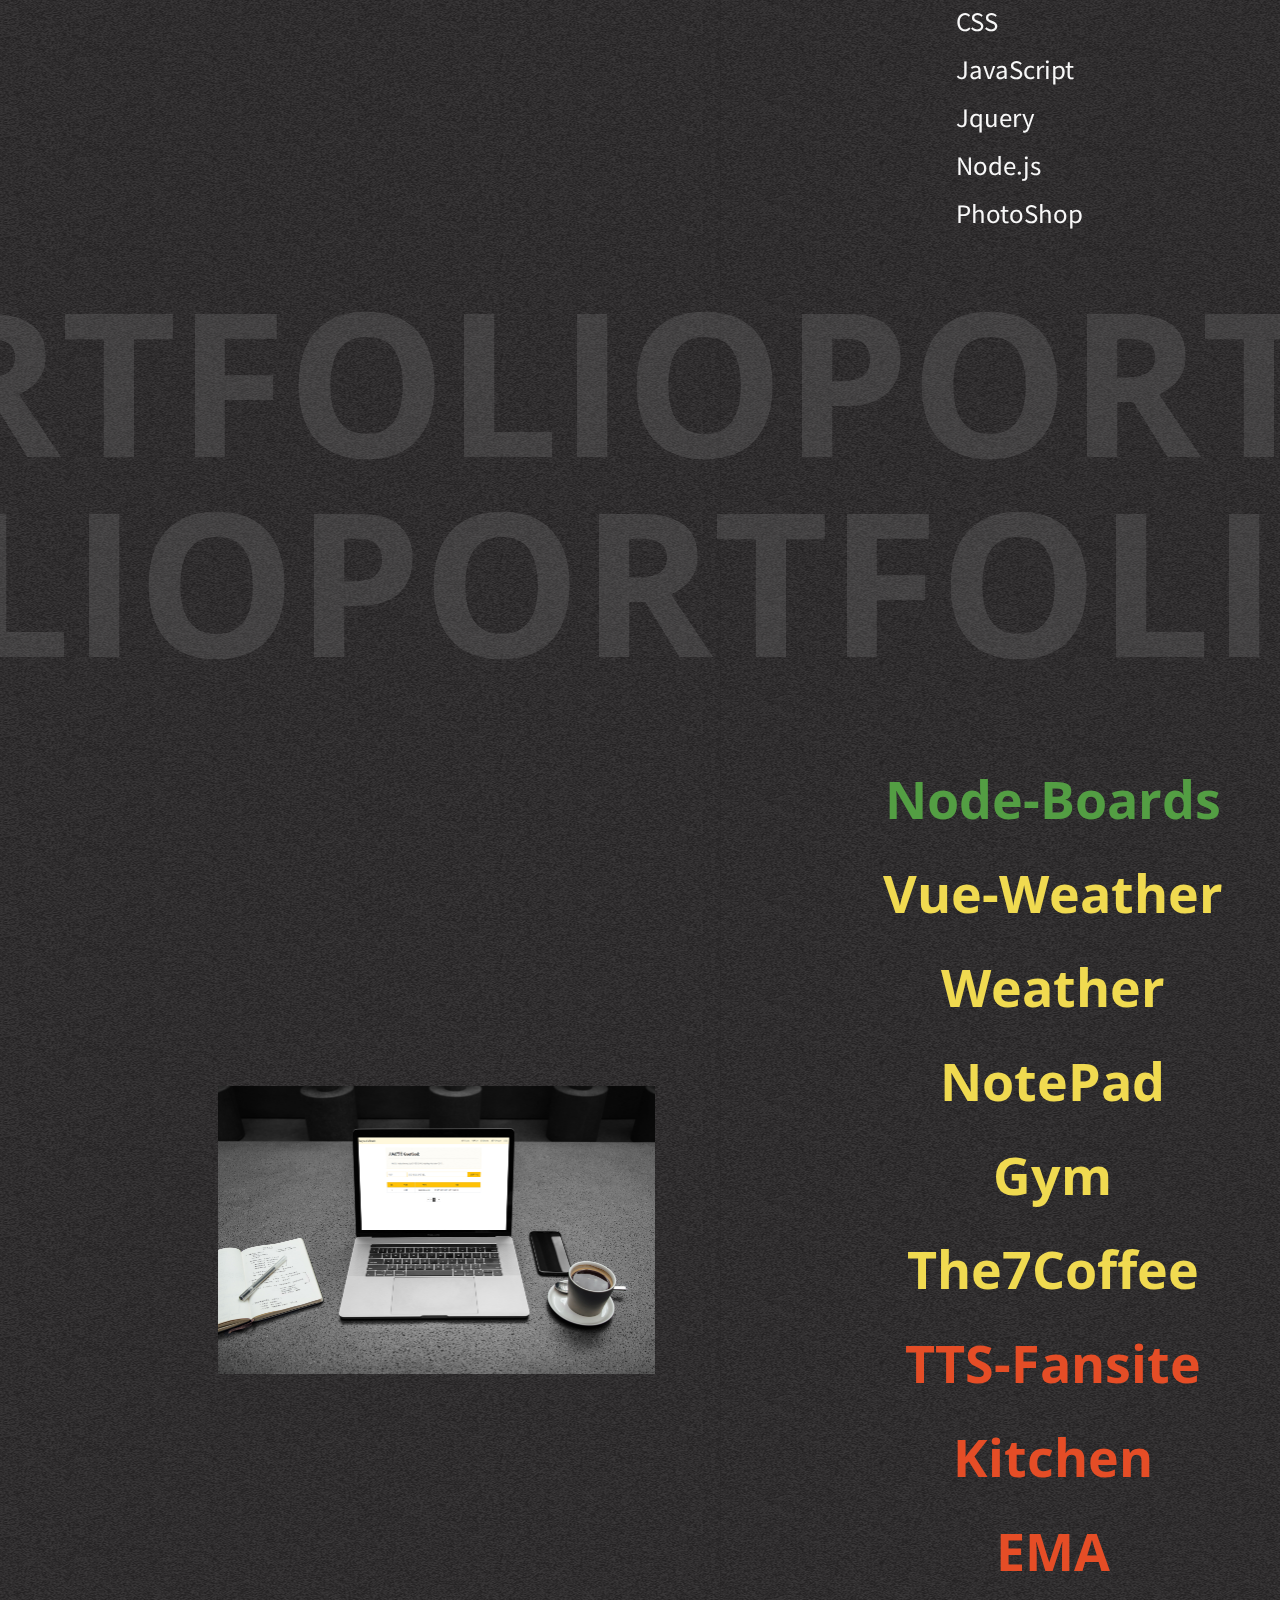
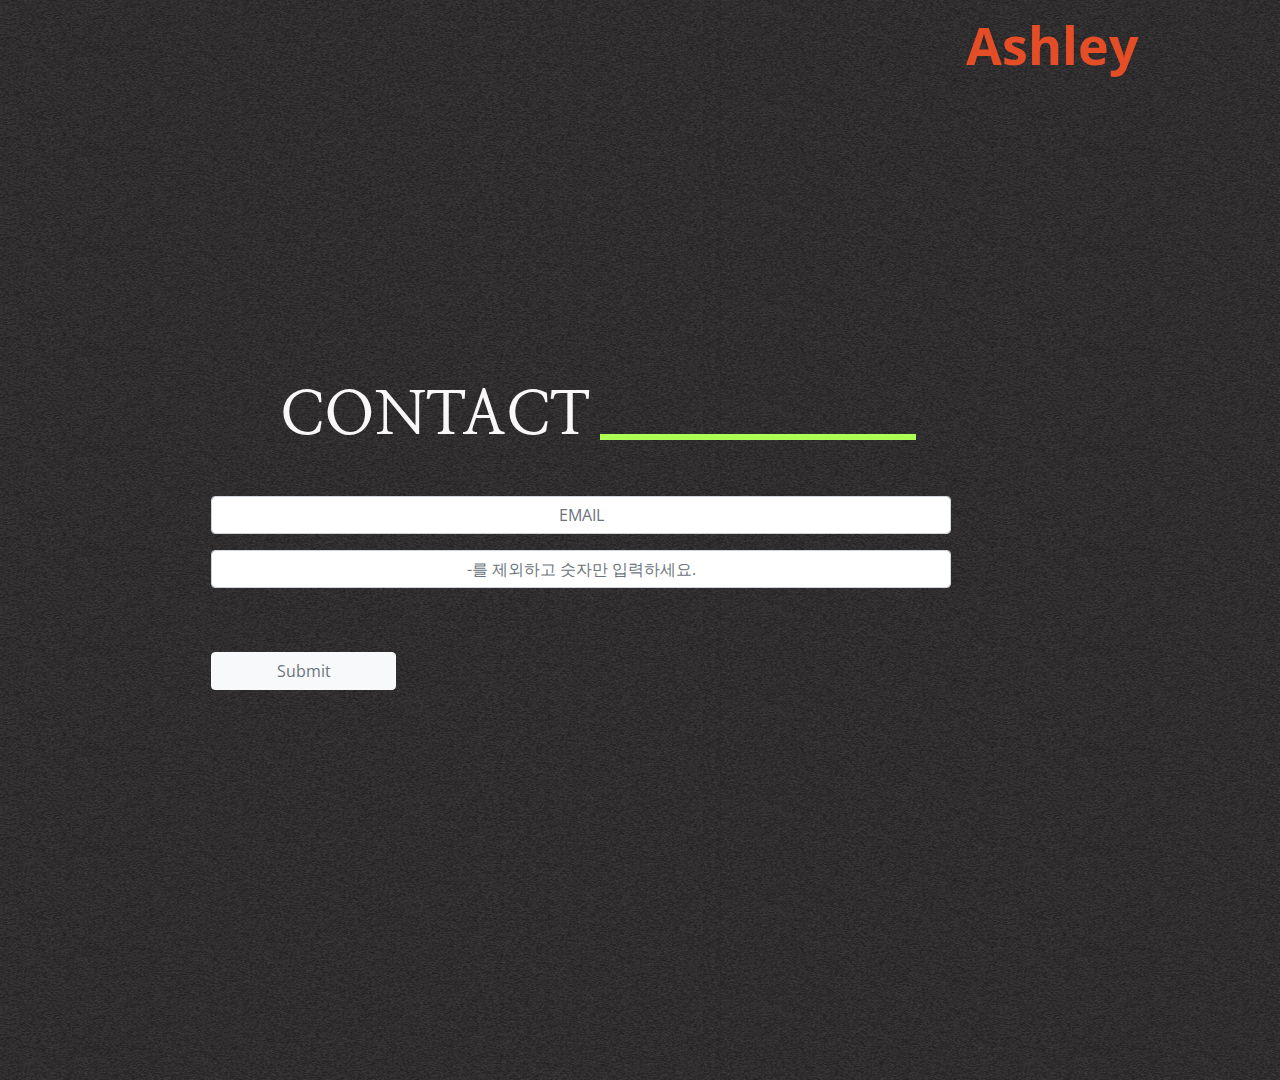
==== commit 4f8c56c5: "html 검사기 돌리기 완료" ====
--- a/public/html/index.html
+++ b/public/html/index.html
@@ -1,11 +1,11 @@
 <!DOCTYPE html>
 <html lang="ko">
+
 <head>
 	<meta charset="UTF-8">
 	<meta name="viewport" content="width=device-width, initial-scale=1.0">
 	<title>Gotaeyoun Portflio</title>
 	<link rel="stylesheet" href="https://cdnjs.cloudflare.com/ajax/libs/font-awesome/5.14.0/css/all.min.css">
-	<link rel="stylesheet" href="../css/animate.css">
 	<link rel="stylesheet" href="../css/bootstrap.min.css">
 	<link rel="stylesheet" href="../css/base.css">
 	<link rel="stylesheet" href="../css/index.css">
@@ -76,13 +76,14 @@
 							</div>
 						</div>
 					</li>
+				</ul>
 			</div>
 		</div>
 		<section id="about-wrap">
 			<h2>내 사진</h2>
 			<div class="first-layout">
 				<div class="img-size response">
-					<img src="../img/Ellipse 1.png" alt="내사진" class="img" alt="배경사진">
+					<img src="../img/Ellipse1.png" alt="내사진" class="img">
 				</div>
 			</div>
 			<div class="second-layout">
@@ -97,7 +98,8 @@
 					<li><i class="fab fa-github-square"></i><span><a href="https://github.com/Gotaeyoun"
 								target="blink">https://github.com/Gotaeyoun</a></span></li>
 					<li><i class="fas fa-phone-square-alt"></i><span><a href='tel:010-9971-7063'>010-9971-7063</a></span></li>
-					<li><i class="fas fa-envelope-square"></i><span><a href="mailto:ohdin486@gmail.com">ohdin486@gmail.com</a></span></li>
+					<li><i class="fas fa-envelope-square"></i><span><a
+								href="mailto:ohdin486@gmail.com">ohdin486@gmail.com</a></span></li>
 				</ul>
 			</div>
 			<div class="last-layout">
@@ -145,6 +147,7 @@
 		</section><!-- about-wrap -->
 
 		<section id="active-wrap">
+			<h2>움직이는 포트폴리오</h2>
 			<div class="left-active active-text">
 				<ul class="left-slide">
 					<li>PORTFOLIO</li>
@@ -201,82 +204,80 @@
 			<div class="pf-desc-layout">
 				<ul class="pf-desc-wrap">
 					<li class="pf-desc">
-						<a href="http://ohdin486.gabia.io/html/gbook.html" target="_blink" class="desc-title back-end">Node-Boards</a>
+						<a href="http://ohdin486.gabia.io/html/gbook.html" target="blink"
+							class="desc-title back-end">Node-Boards</a>
 						<span class="desc-text">#HTML #CSS #JAVASCRIPT #JQUERY #node.js<br> #jquery #express #Mysql #반응형</span>
-						<li class="pf-desc">
-							<a href="https://weather-vue-be62b.web.app" target="_blink" class="desc-title front-end">Vue-Weather</a>
-							<span class="desc-text">#HTML #CSS #JAVASCRIPT #Vue.js<br> #FIREBASE #반응형</span>
-						</li>
-						<li class="pf-desc">
-							<a href="https://weather-gotae.web.app/html/index.html" target="_blink" class="desc-title front-end">Weather</a>
-							<span class="desc-text">#HTML #CSS #JAVASCRIPT <br> #FIREBASE #API #반응형</span>
-						</li>
-					<li class="pf-desc">
-						<a target="_blink" href="https://note-gotae.web.app"  class="desc-title front-end">NotePad</a>
+					<li class="pf-desc">
+						<a href="https://weather-vue-be62b.web.app" target="blink" class="desc-title front-end">Vue-Weather</a>
+						<span class="desc-text">#HTML #CSS #JAVASCRIPT #Vue.js<br> #FIREBASE #반응형</span>
+					</li>
+					<li class="pf-desc">
+						<a href="https://weather-gotae.web.app/html/index.html" target="blink"
+							class="desc-title front-end">Weather</a>
+						<span class="desc-text">#HTML #CSS #JAVASCRIPT <br> #FIREBASE #API #반응형</span>
+					</li>
+					<li class="pf-desc">
+						<a target="blink" href="https://note-gotae.web.app" class="desc-title front-end">NotePad</a>
 						<span class="desc-text">#HTML #CSS #JAVASCRIPT #JQUERY #FIREBASE<br> #GOOGLElOGIN #DATABASE #반응형</span>
 					</li>
 					<li class="pf-desc">
-						<a href="https://gym-gotae.web.app/html/index.html" target="_blink" class="desc-title front-end">Gym</a>
+						<a href="https://gym-gotae.web.app/html/index.html" target="blink" class="desc-title front-end">Gym</a>
 						<span class="desc-text">#HTML #CSS #JAVASCRIPT #JQUERY <br>#AJAX #반응형</span>
 					</li>
-					</li>
-					<li class="pf-desc">
-						<a href="https://coffee-gotae.web.app/html/index.html" target="_blink" class="desc-title front-end">The7Coffee</a>
+					<li class="pf-desc">
+						<a href="https://coffee-gotae.web.app/html/index.html" target="blink"
+							class="desc-title front-end">The7Coffee</a>
 						<span class="desc-text">#HTML #CSS #JAVASCRIPT #JQUERY<br>#PARALLAX #AJAX #KAKAOMAPS #반응형</span>
 					</li>
 					<li class="pf-desc">
-						<a href="https://band-gotae.web.app" target="_blink" class="desc-title public">TTS-Fansite</a>
+						<a href="https://band-gotae.web.app" target="blink" class="desc-title public">TTS-Fansite</a>
 						<span class="desc-text">#HTML #CSS #반응형 #WOW #FIREBASE</span>
 					</li>
 					<li class="pf-desc">
-						<a href="https://gotae-kitchen.firebaseapp.com/html/index.html" target="_blink" class="desc-title public">Kitchen</a>
+						<a href="https://gotae-kitchen.firebaseapp.com/html/index.html" target="blink"
+							class="desc-title public">Kitchen</a>
 						<span class="desc-text">#HTML #CSS #반응형 #FIREBASE</span>
 					</li>
 					<li class="pf-desc">
-						<a href="https://brarchitects-gotae.web.app/" target="_blink" class="desc-title public">EMA</a>
+						<a href="https://brarchitects-gotae.web.app/" target="blink" class="desc-title public">EMA</a>
 						<span class="desc-text">#HTML #CSS #반응형 #FIREBASE</span>
 					</li>
 					<li class="pf-desc">
-						<a href="https://catering-gotae.web.app" target="_blink" class="desc-title public">Ashley</a>
+						<a href="https://catering-gotae.web.app" target="blink" class="desc-title public">Ashley</a>
 						<span class="desc-text">#HTML #CSS #반응형 #FIREBASE</span>
 					</li>
-				
+
 				</ul>
 			</div>
 		</section><!-- portflio-wrap -->
 
 		<section id="contect-wrap">
-
 			<h1>CONTACT</h1>
 			<div class="line"></div>
 			<div class="container">
-				<form role="form" id="contactForm">
+				<form id="contactForm">
 					<div class="form-group">
-						<label for="inputPhoneNumber"></label>
-						<input type="email" class="form-control col-lg-8 control-label text-center text-muted" placeholder="EMAIL">
+						<input type="email" id="Email" class="form-control col-lg-8 control-label text-center text-muted" placeholder="EMAIL">
 					</div>
-
 					<div class="form-group">
-						<label for="phone"></label>
-						<div class="form-group" >
-							<label for="inputPhoneNumber"></label>
-							<input type="tel" class="form-control col-lg-8 control-label text-center text-muted"
-								placeholder="PHONE""  placeholder=" -를 제외하고 숫자만 입력하세요." maxlength="11">
-							</div>
-							<button type="submit" class="btn btn-light mt-5 col-lg-2 text-muted" name="email">Submit</button>
+						<div class="form-group">
+							<input type="tel" class="form-control col-lg-8 control-label text-center text-muted" id="Phone"
+								placeholder="-를 제외하고 숫자만 입력하세요." maxlength="11">
+						</div>
+					</div>
+					<button type="submit" class="btn btn-light mt-5 col-lg-2 text-muted" name="email">Submit</button>
 				</form>
 			</div>
 		</section><!-- contect-wrap -->
-		
+
 		<div class="bt-top"><span>▲</span></div>
 		<div class="menu-btn">
-      <div class="menu-btn__burger"></div>
-    </div>
+			<div class="menu-btn__burger"></div>
+		</div>
 	</div><!-- wrapper -->
-	
+
 
 	<script src="../js/index.js"></script>
 </body>
 
-</html>
-
+</html>--- a/public/css/index.css
+++ b/public/css/index.css
@@ -1,9 +1,11 @@
 /* font */
 @import url('https://fonts.googleapis.com/css2?family=Noto+Sans+KR:wght@400;700&family=Open+Sans:wght@300;400;600;700&display=swap');
-@import url(//fonts.googleapis.com/earlyaccess/nanummyeongjo.css); 
+@import url('https://fonts.googleapis.com/css2?family=Nanum+Myeongjo:wght@400;700;800&display=swap');
 /* font-family: 'Noto Sans KR', sans-serif;
 font-family: 'Open Sans', sans-serif;
-.nanummyeongjo * { font-family: 'Nanum Myeongjo', serif; } */
+.nanummyeongjo * { font-family: 'Nanum Myeongjo', serif; } 
+*/
+
 html,body{font-family: 'Open Sans', sans-serif;}
 h2{display: none;}
 
@@ -120,7 +122,7 @@
 #contect-wrap > h1{ font-family: 'Nanum Myeongjo', serif;  font-size:3.75rem; position: absolute; top:12.5rem; left:17.5rem; color: #f8f8f8; font-weight: bold;}
 #contect-wrap > .container{position: absolute; left: 12.25rem; top:19.75rem;}
 #contect-wrap > .line{width:19.75rem; height:6px; background-color: #aeff53; top:15.875rem; left:37.5rem;position: absolute;}
-
+#contect-wrap > .form-group{margin-bottom:2rem;}
 
 /* modal */
 
@@ -151,7 +153,6 @@
 }
 
 .menu-btn {
-  --box-shadow-color: rgba(255, 101, 47, 0.2);
   width: 50px;
   height: 50px;
 	position: fixed;
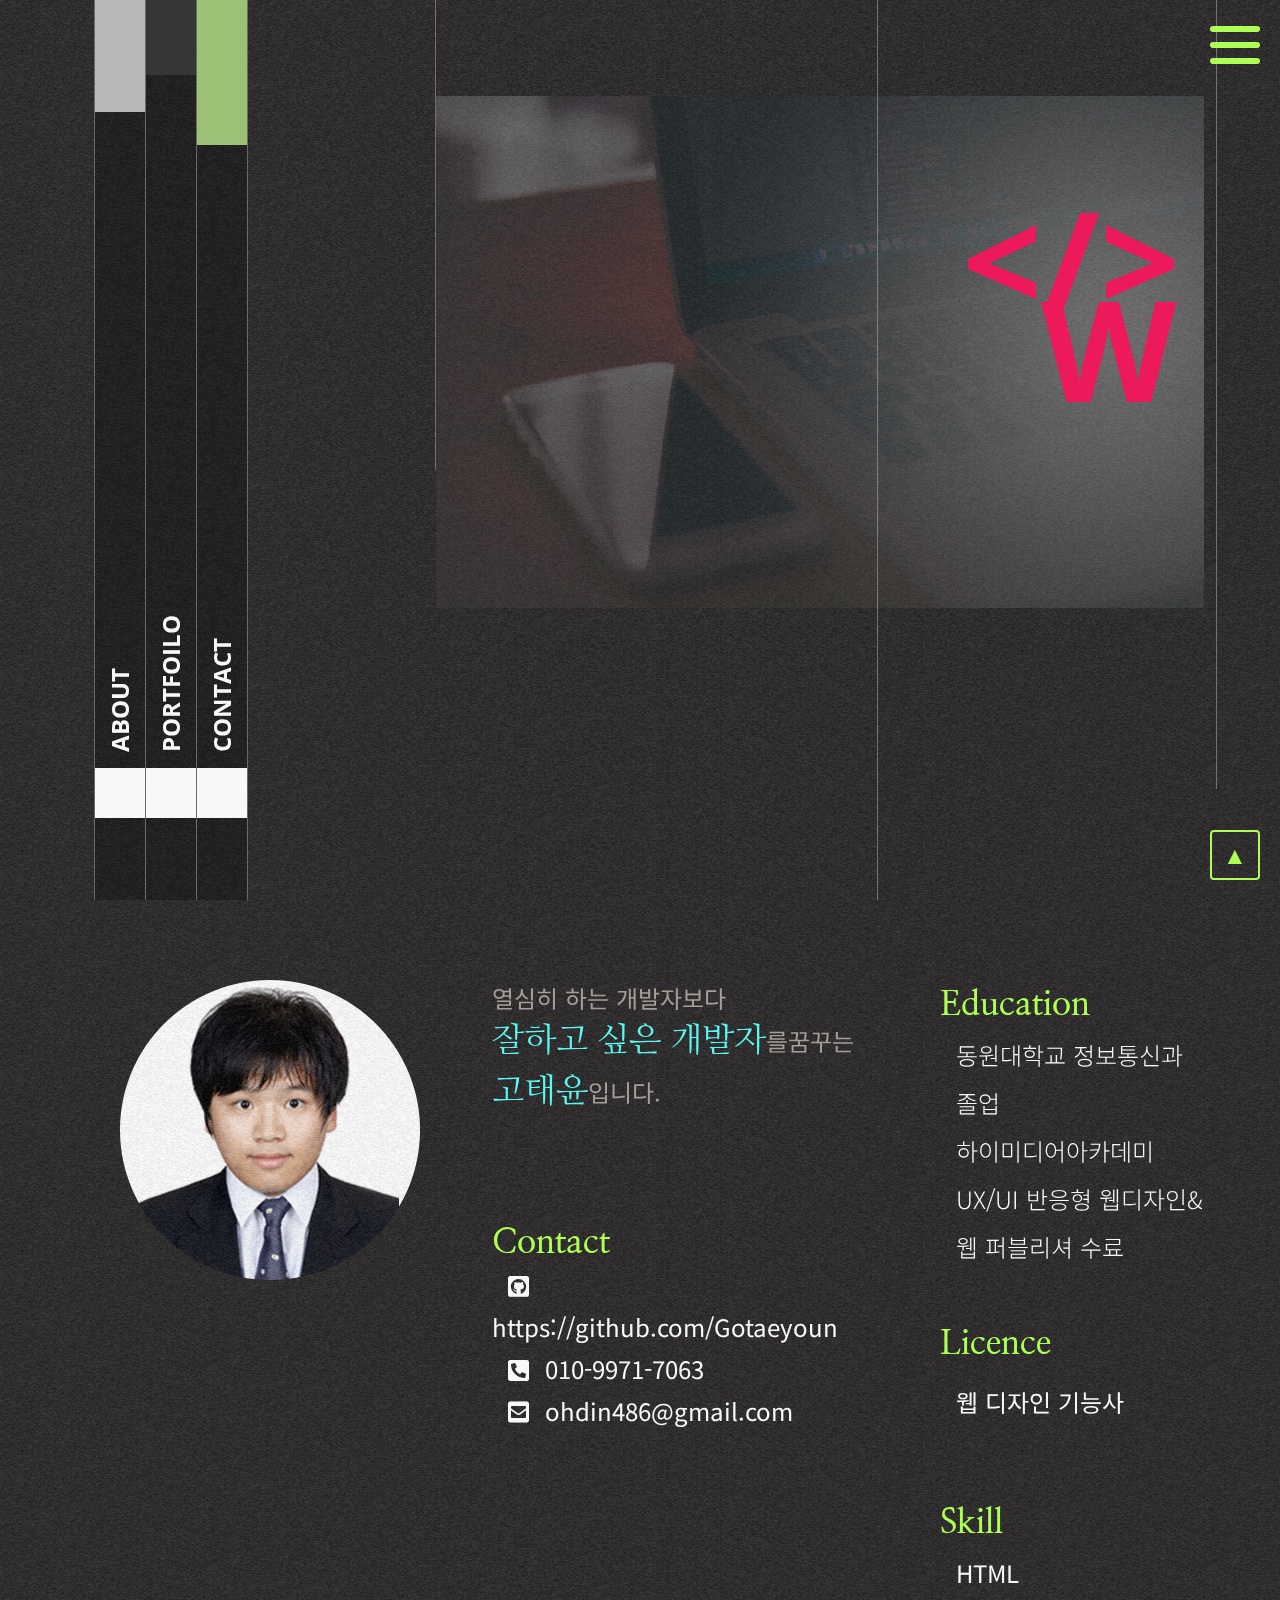
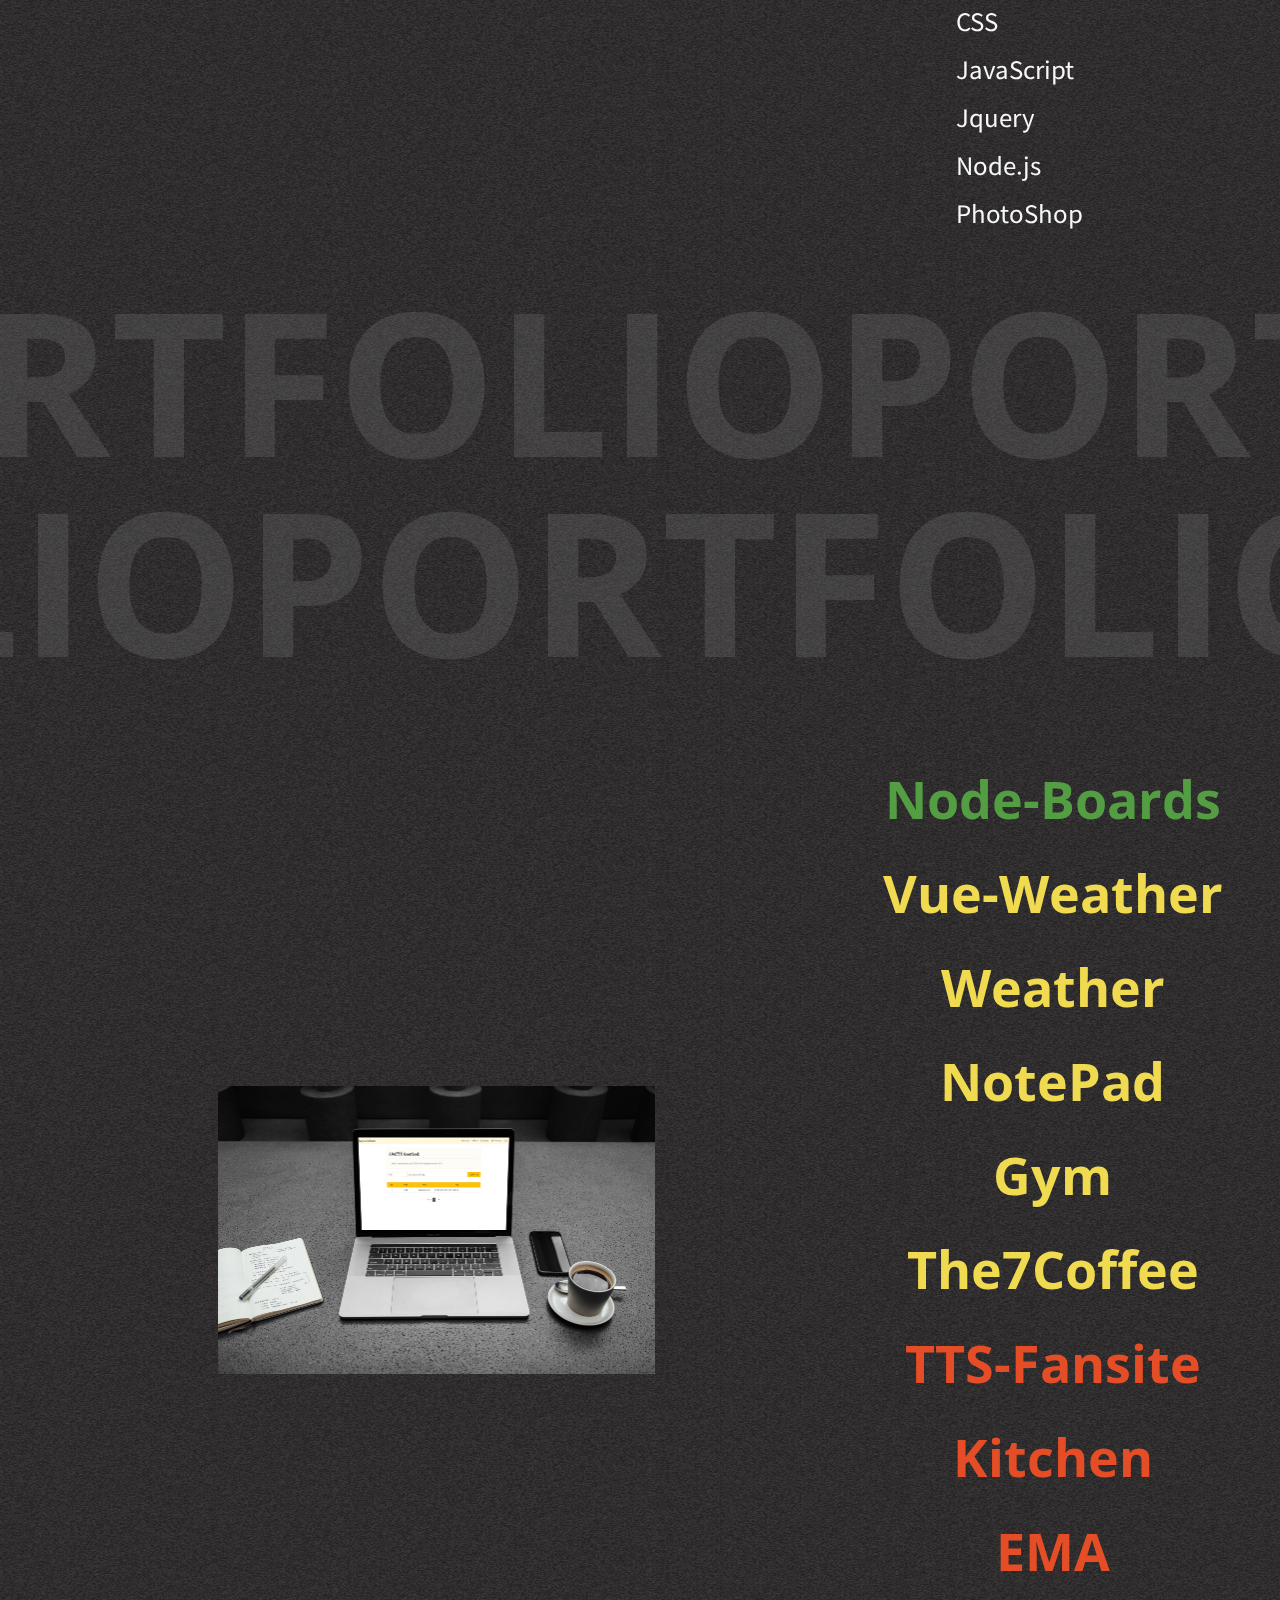
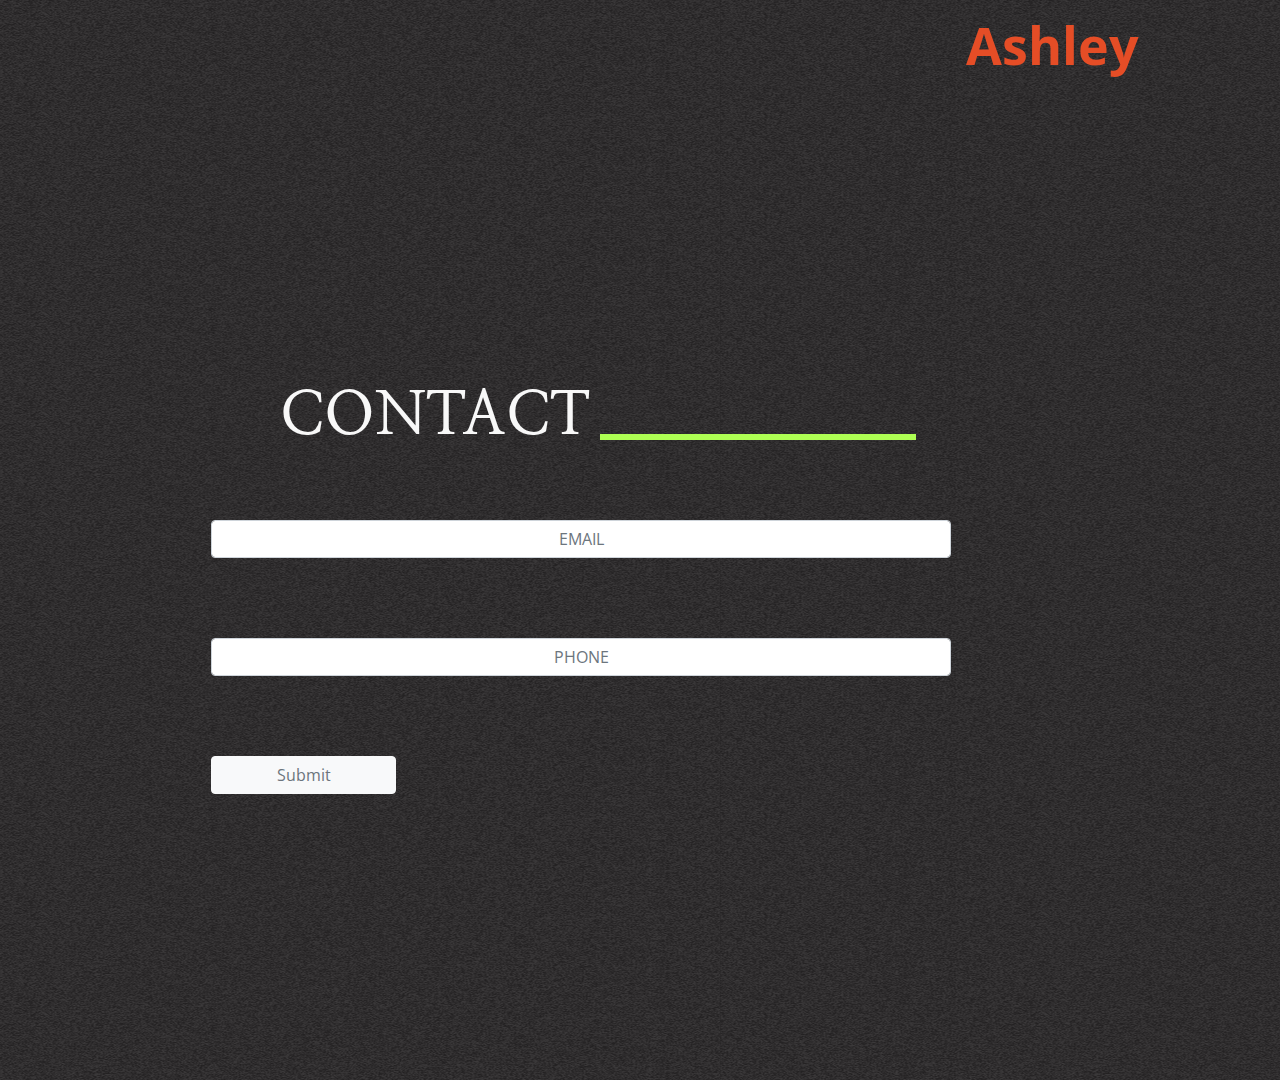
==== commit b97ce80a: "커밋" ====
--- a/public/html/index.html
+++ b/public/html/index.html
@@ -6,9 +6,11 @@
 	<meta name="viewport" content="width=device-width, initial-scale=1.0">
 	<title>Gotaeyoun Portflio</title>
 	<link rel="stylesheet" href="https://cdnjs.cloudflare.com/ajax/libs/font-awesome/5.14.0/css/all.min.css">
+	<link rel="stylesheet" href="../css/animate.css">
 	<link rel="stylesheet" href="../css/bootstrap.min.css">
 	<link rel="stylesheet" href="../css/base.css">
 	<link rel="stylesheet" href="../css/index.css">
+	<link rel="stylesheet" href="../css/animate.css">
 	<script src="../js/jquery-3.5.1.min.js"></script>
 	<script src="../js/bootstrap.min.js"></script>
 	<script src="../js/grained.min.js"></script>
@@ -76,18 +78,15 @@
 							</div>
 						</div>
 					</li>
-				</ul>
 			</div>
 		</div>
 		<section id="about-wrap">
-			<h2>내 사진</h2>
 			<div class="first-layout">
 				<div class="img-size response">
-					<img src="../img/Ellipse1.png" alt="내사진" class="img">
+					<img src="../img/Ellipse 1.png" alt="내사진" class="img">
 				</div>
 			</div>
 			<div class="second-layout">
-				<h2>자기어필</h2>
 				<ul class="desc response">
 					<li>열심히 하는 개발자보다</li>
 					<li><span>잘하고 싶은 개발자</span>를꿈꾸는</li>
@@ -98,12 +97,10 @@
 					<li><i class="fab fa-github-square"></i><span><a href="https://github.com/Gotaeyoun"
 								target="blink">https://github.com/Gotaeyoun</a></span></li>
 					<li><i class="fas fa-phone-square-alt"></i><span><a href='tel:010-9971-7063'>010-9971-7063</a></span></li>
-					<li><i class="fas fa-envelope-square"></i><span><a
-								href="mailto:ohdin486@gmail.com">ohdin486@gmail.com</a></span></li>
+					<li><i class="fas fa-envelope-square"></i><span><a href="mailto:ohdin486@gmail.com">ohdin486@gmail.com</a></span></li>
 				</ul>
 			</div>
 			<div class="last-layout">
-				<h2>스킬어필</h2>
 				<ul class="edu-wrap response">
 					<li class="title">Education</li>
 					<li>동원대학교 정보통신과 졸업</li>
@@ -143,11 +140,11 @@
 						</div>
 					</div>
 				</div>
+
 			</div>
 		</section><!-- about-wrap -->
 
 		<section id="active-wrap">
-			<h2>움직이는 포트폴리오</h2>
 			<div class="left-active active-text">
 				<ul class="left-slide">
 					<li>PORTFOLIO</li>
@@ -166,7 +163,6 @@
 		</section><!-- active-wrap -->
 
 		<section id="portflio-wrap" class="page">
-			<h2>포트폴리오</h2>
 			<div class="pf-picture-layout">
 				<ul class="pf-list" style="position: relative;">
 					<li class="img-size">
@@ -204,49 +200,46 @@
 			<div class="pf-desc-layout">
 				<ul class="pf-desc-wrap">
 					<li class="pf-desc">
-						<a href="http://ohdin486.gabia.io/html/gbook.html" target="blink"
-							class="desc-title back-end">Node-Boards</a>
+						<a href="http://ohdin486.gabia.io/html/gbook.html" target="_blink" class="desc-title back-end">Node-Boards</a>
 						<span class="desc-text">#HTML #CSS #JAVASCRIPT #JQUERY #node.js<br> #jquery #express #Mysql #반응형</span>
-					<li class="pf-desc">
-						<a href="https://weather-vue-be62b.web.app" target="blink" class="desc-title front-end">Vue-Weather</a>
-						<span class="desc-text">#HTML #CSS #JAVASCRIPT #Vue.js<br> #FIREBASE #반응형</span>
-					</li>
-					<li class="pf-desc">
-						<a href="https://weather-gotae.web.app/html/index.html" target="blink"
-							class="desc-title front-end">Weather</a>
-						<span class="desc-text">#HTML #CSS #JAVASCRIPT <br> #FIREBASE #API #반응형</span>
-					</li>
-					<li class="pf-desc">
-						<a target="blink" href="https://note-gotae.web.app" class="desc-title front-end">NotePad</a>
+						<li class="pf-desc">
+							<a href="https://weather-vue-be62b.web.app" target="_blink" class="desc-title front-end">Vue-Weather</a>
+							<span class="desc-text">#HTML #CSS #JAVASCRIPT #Vue.js<br> #FIREBASE #반응형</span>
+						</li>
+						<li class="pf-desc">
+							<a href="https://weather-gotae.web.app/html/index.html" target="_blink" class="desc-title front-end">Weather</a>
+							<span class="desc-text">#HTML #CSS #JAVASCRIPT <br> #FIREBASE #API #반응형</span>
+						</li>
+					<li class="pf-desc">
+						<a target="_blink" href="https://note-gotae.web.app"  class="desc-title front-end">NotePad</a>
 						<span class="desc-text">#HTML #CSS #JAVASCRIPT #JQUERY #FIREBASE<br> #GOOGLElOGIN #DATABASE #반응형</span>
 					</li>
 					<li class="pf-desc">
-						<a href="https://gym-gotae.web.app/html/index.html" target="blink" class="desc-title front-end">Gym</a>
+						<a href="https://gym-gotae.web.app/html/index.html" target="_blink" class="desc-title front-end">Gym</a>
 						<span class="desc-text">#HTML #CSS #JAVASCRIPT #JQUERY <br>#AJAX #반응형</span>
 					</li>
-					<li class="pf-desc">
-						<a href="https://coffee-gotae.web.app/html/index.html" target="blink"
-							class="desc-title front-end">The7Coffee</a>
+					</li>
+					<li class="pf-desc">
+						<a href="https://coffee-gotae.web.app/html/index.html" target="_blink" class="desc-title front-end">The7Coffee</a>
 						<span class="desc-text">#HTML #CSS #JAVASCRIPT #JQUERY<br>#PARALLAX #AJAX #KAKAOMAPS #반응형</span>
 					</li>
 					<li class="pf-desc">
-						<a href="https://band-gotae.web.app" target="blink" class="desc-title public">TTS-Fansite</a>
+						<a href="https://band-gotae.web.app" target="_blink" class="desc-title public">TTS-Fansite</a>
 						<span class="desc-text">#HTML #CSS #반응형 #WOW #FIREBASE</span>
 					</li>
 					<li class="pf-desc">
-						<a href="https://gotae-kitchen.firebaseapp.com/html/index.html" target="blink"
-							class="desc-title public">Kitchen</a>
+						<a href="https://gotae-kitchen.firebaseapp.com/html/index.html" target="_blink" class="desc-title public">Kitchen</a>
 						<span class="desc-text">#HTML #CSS #반응형 #FIREBASE</span>
 					</li>
 					<li class="pf-desc">
-						<a href="https://brarchitects-gotae.web.app/" target="blink" class="desc-title public">EMA</a>
+						<a href="https://brarchitects-gotae.web.app/" target="_blink" class="desc-title public">EMA</a>
 						<span class="desc-text">#HTML #CSS #반응형 #FIREBASE</span>
 					</li>
 					<li class="pf-desc">
-						<a href="https://catering-gotae.web.app" target="blink" class="desc-title public">Ashley</a>
+						<a href="https://catering-gotae.web.app" target="_blink" class="desc-title public">Ashley</a>
 						<span class="desc-text">#HTML #CSS #반응형 #FIREBASE</span>
 					</li>
-
+				
 				</ul>
 			</div>
 		</section><!-- portflio-wrap -->
@@ -255,29 +248,32 @@
 			<h1>CONTACT</h1>
 			<div class="line"></div>
 			<div class="container">
-				<form id="contactForm">
+				<form role="form" id="contactForm">
 					<div class="form-group">
-						<input type="email" id="Email" class="form-control col-lg-8 control-label text-center text-muted" placeholder="EMAIL">
+						<label for="inputPhoneNumber"></label>
+						<input type="email" class="form-control col-lg-8 control-label text-center text-muted" placeholder="EMAIL">
 					</div>
+
 					<div class="form-group">
-						<div class="form-group">
-							<input type="tel" class="form-control col-lg-8 control-label text-center text-muted" id="Phone"
-								placeholder="-를 제외하고 숫자만 입력하세요." maxlength="11">
-						</div>
-					</div>
-					<button type="submit" class="btn btn-light mt-5 col-lg-2 text-muted" name="email">Submit</button>
+						<label for="phone"></label>
+						<div class="form-group" >
+							<label for="inputPhoneNumber"></label>
+							<input type="tel" class="form-control col-lg-8 control-label text-center text-muted"
+								placeholder="PHONE""  placeholder=" -를 제외하고 숫자만 입력하세요." maxlength="11">
+							</div>
+							<button type="submit" class="btn btn-light mt-5 col-lg-2 text-muted" name="email">Submit</button>
 				</form>
 			</div>
 		</section><!-- contect-wrap -->
-
 		<div class="bt-top"><span>▲</span></div>
 		<div class="menu-btn">
-			<div class="menu-btn__burger"></div>
-		</div>
+      <div class="menu-btn__burger"></div>
+    </div>
 	</div><!-- wrapper -->
-
+	
 
 	<script src="../js/index.js"></script>
 </body>
 
-</html>+</html>
+
--- a/public/css/index.css
+++ b/public/css/index.css
@@ -122,7 +122,7 @@
 #contect-wrap > h1{ font-family: 'Nanum Myeongjo', serif;  font-size:3.75rem; position: absolute; top:12.5rem; left:17.5rem; color: #f8f8f8; font-weight: bold;}
 #contect-wrap > .container{position: absolute; left: 12.25rem; top:19.75rem;}
 #contect-wrap > .line{width:19.75rem; height:6px; background-color: #aeff53; top:15.875rem; left:37.5rem;position: absolute;}
-#contect-wrap > .form-group{margin-bottom:2rem;}
+#contect-wrap .form-group{margin-bottom:2rem;}
 
 /* modal */
 
@@ -161,7 +161,7 @@
   display: flex;
   justify-content: center;
   align-items: center;
-	z-index: 9999;
+	z-index: 20000;
   cursor: pointer;
 	transition: all 0.5s ease-in-out;
 	
@@ -230,10 +230,6 @@
 		transition-timing-function: cubic-bezier(0.47, 2.02, 0.31, -0.36);
 	}
 	
-	
-
-	/* 반응형 사이즈*/
-
 
 	/* 반응형 사이즈*/
 
@@ -331,9 +327,3 @@
 			transform: scale(1);
 		}
 	}
-	
-	
-
-/* vw 바꾸기 
-gallery로 이름넣기.
-100vh 해제하기 about쪽 */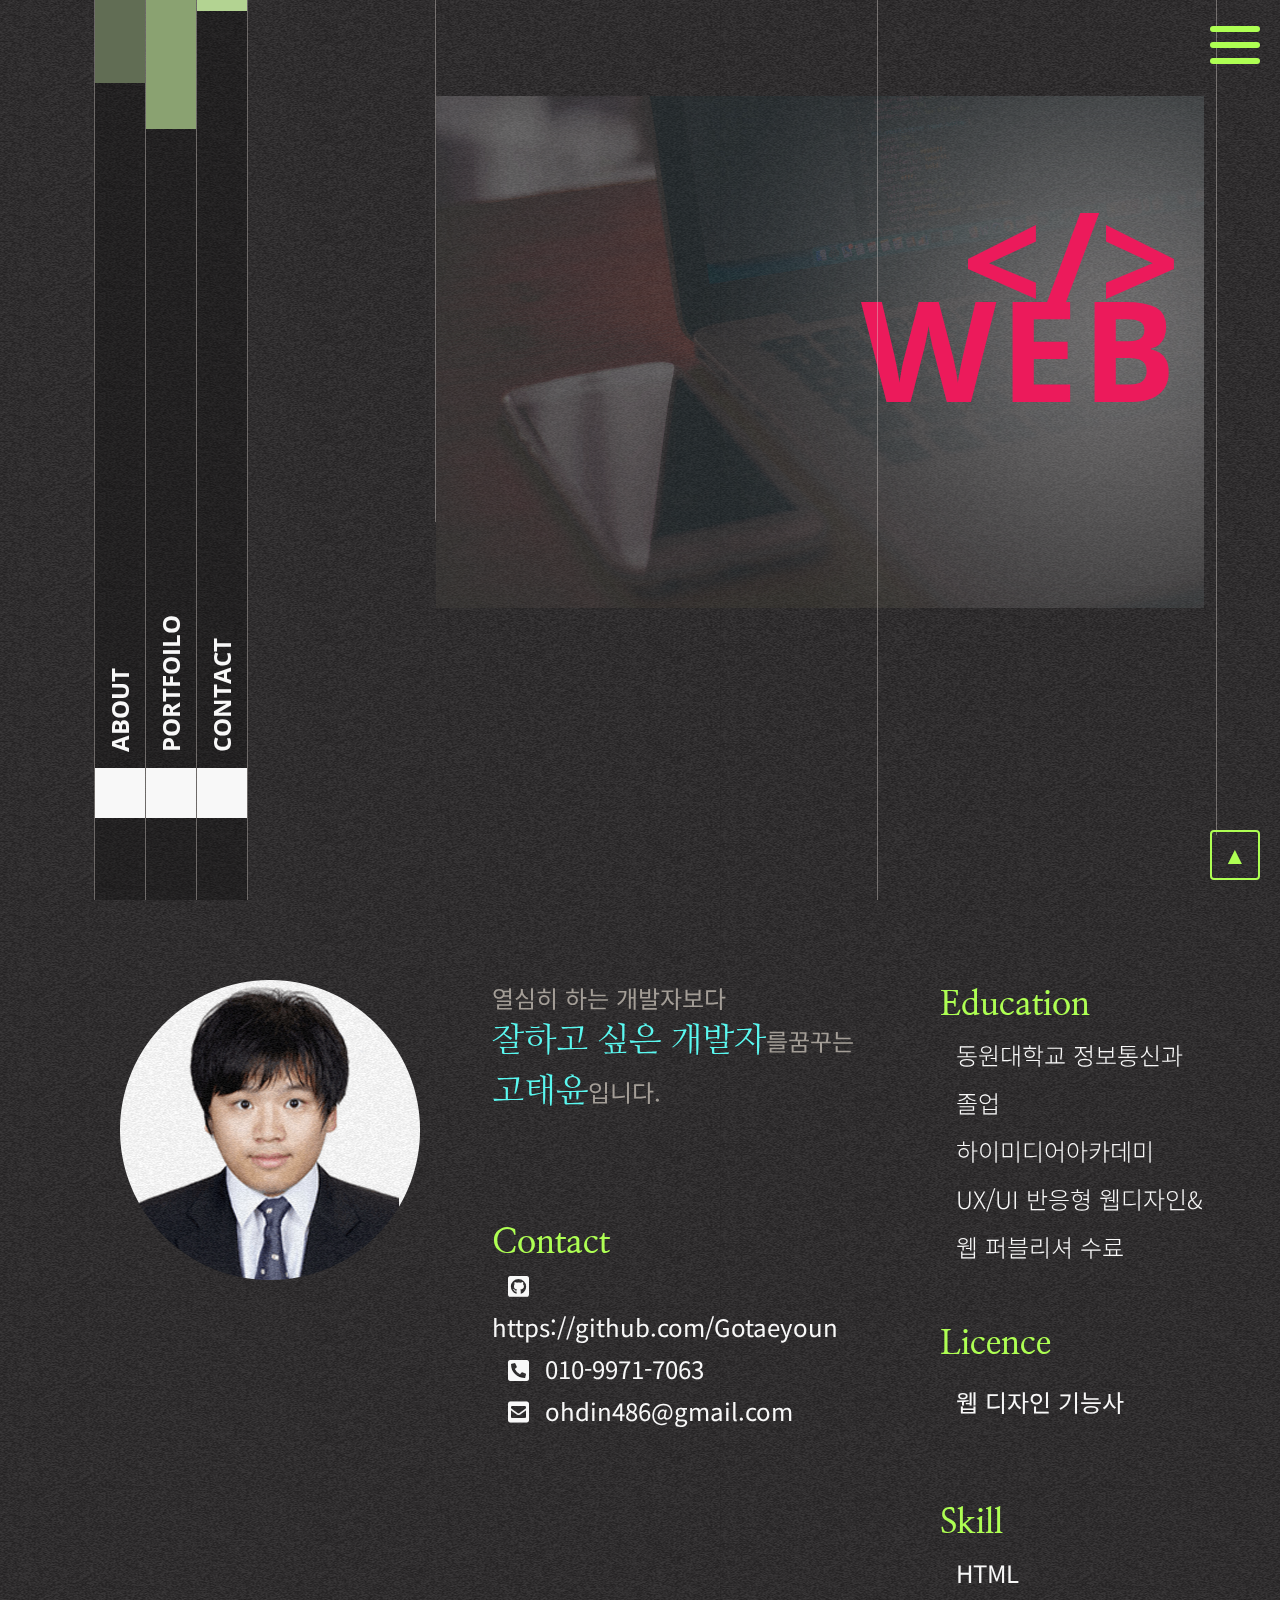
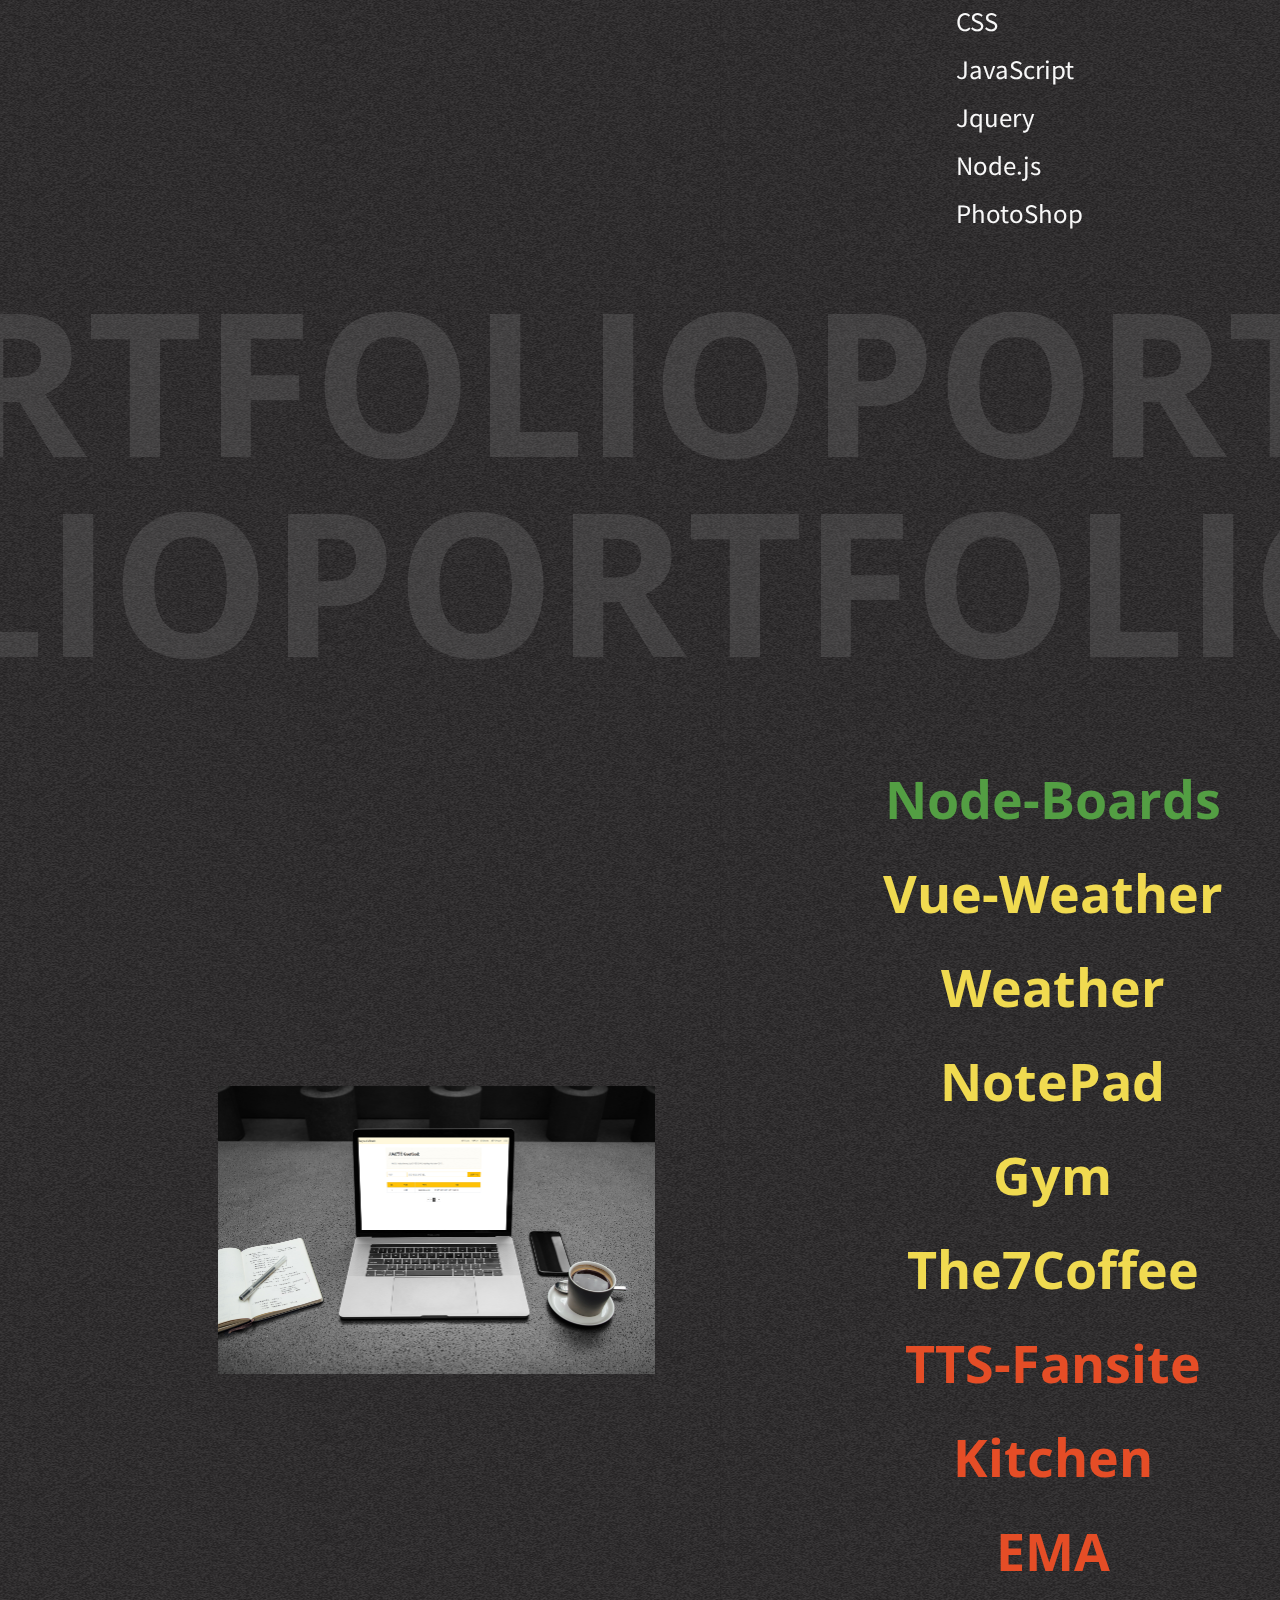
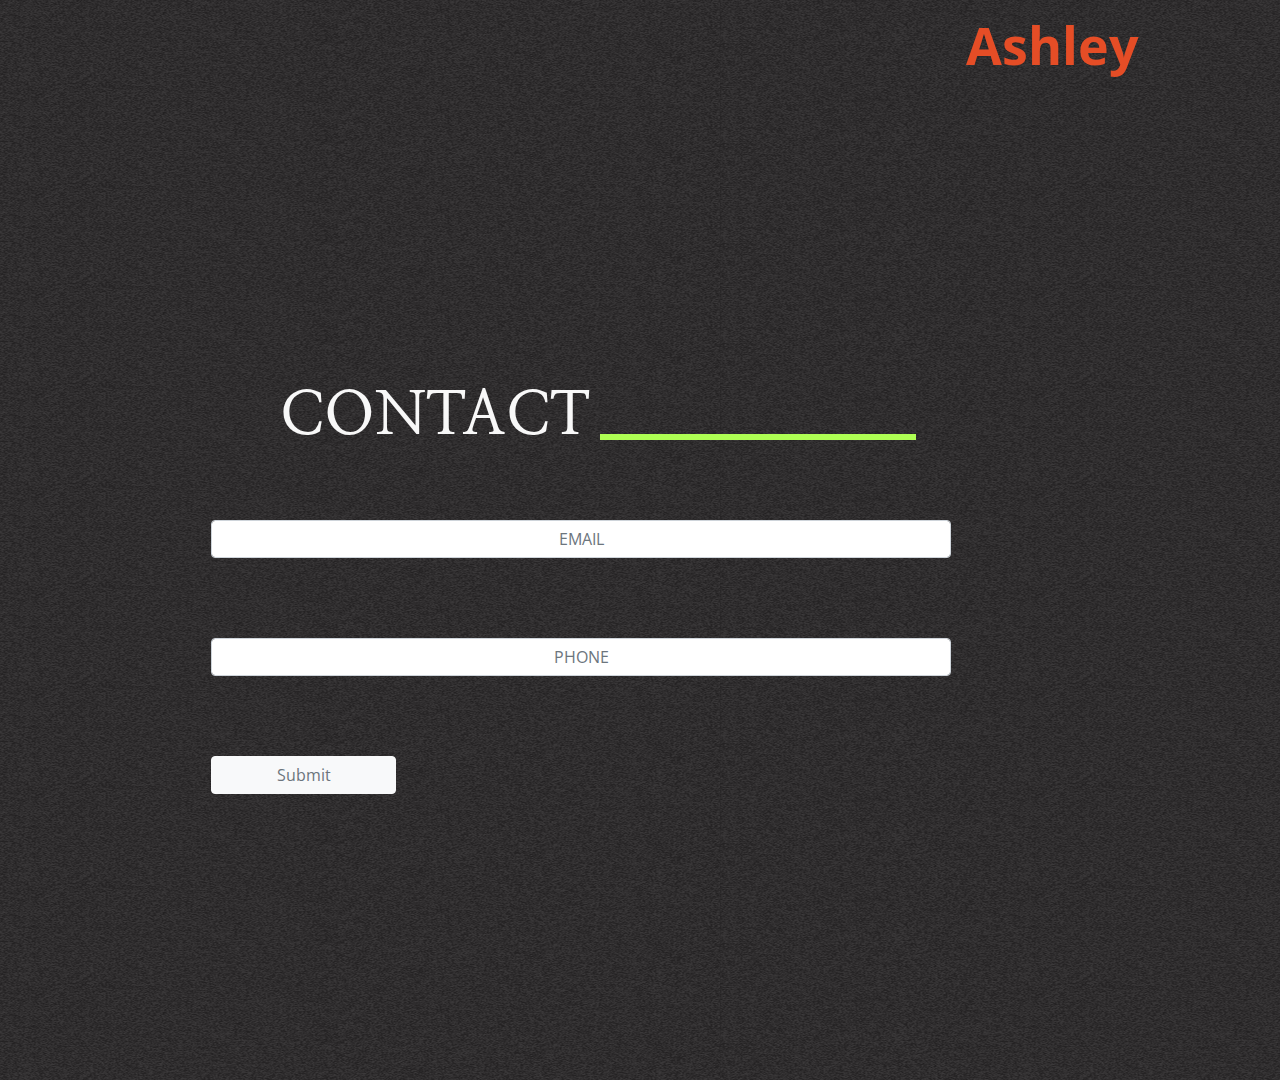
==== commit 2ceeb16b: "반응형 수정중" ====
--- a/public/html/index.html
+++ b/public/html/index.html
@@ -83,7 +83,7 @@
 		<section id="about-wrap">
 			<div class="first-layout">
 				<div class="img-size response">
-					<img src="../img/Ellipse 1.png" alt="내사진" class="img">
+					<img src="../img/Ellipse1.png" alt="내사진" class="img">
 				</div>
 			</div>
 			<div class="second-layout">
@@ -97,7 +97,8 @@
 					<li><i class="fab fa-github-square"></i><span><a href="https://github.com/Gotaeyoun"
 								target="blink">https://github.com/Gotaeyoun</a></span></li>
 					<li><i class="fas fa-phone-square-alt"></i><span><a href='tel:010-9971-7063'>010-9971-7063</a></span></li>
-					<li><i class="fas fa-envelope-square"></i><span><a href="mailto:ohdin486@gmail.com">ohdin486@gmail.com</a></span></li>
+					<li><i class="fas fa-envelope-square"></i><span><a
+								href="mailto:ohdin486@gmail.com">ohdin486@gmail.com</a></span></li>
 				</ul>
 			</div>
 			<div class="last-layout">
@@ -200,46 +201,47 @@
 			<div class="pf-desc-layout">
 				<ul class="pf-desc-wrap">
 					<li class="pf-desc">
-						<a href="http://ohdin486.gabia.io/html/gbook.html" target="_blink" class="desc-title back-end">Node-Boards</a>
-						<span class="desc-text">#HTML #CSS #JAVASCRIPT #JQUERY #node.js<br> #jquery #express #Mysql #반응형</span>
-						<li class="pf-desc">
-							<a href="https://weather-vue-be62b.web.app" target="_blink" class="desc-title front-end">Vue-Weather</a>
-							<span class="desc-text">#HTML #CSS #JAVASCRIPT #Vue.js<br> #FIREBASE #반응형</span>
-						</li>
-						<li class="pf-desc">
-							<a href="https://weather-gotae.web.app/html/index.html" target="_blink" class="desc-title front-end">Weather</a>
-							<span class="desc-text">#HTML #CSS #JAVASCRIPT <br> #FIREBASE #API #반응형</span>
-						</li>
-					<li class="pf-desc">
-						<a target="_blink" href="https://note-gotae.web.app"  class="desc-title front-end">NotePad</a>
-						<span class="desc-text">#HTML #CSS #JAVASCRIPT #JQUERY #FIREBASE<br> #GOOGLElOGIN #DATABASE #반응형</span>
+						<a href="http://ohdin486.gabia.io/html/gbook.html" target="_blink"
+							class="desc-title back-end">Node-Boards</a>
+
+					<li class="pf-desc">
+						<a href="https://weather-vue-be62b.web.app" target="_blink" class="desc-title front-end">Vue-Weather</a>
+
+					</li>
+					<li class="pf-desc">
+						<a href="https://weather-gotae.web.app/html/index.html" target="_blink"
+							class="desc-title front-end">Weather</a>
+
+					</li>
+					<li class="pf-desc">
+						<a target="_blink" href="https://note-gotae.web.app" class="desc-title front-end">NotePad</a>
+
 					</li>
 					<li class="pf-desc">
 						<a href="https://gym-gotae.web.app/html/index.html" target="_blink" class="desc-title front-end">Gym</a>
-						<span class="desc-text">#HTML #CSS #JAVASCRIPT #JQUERY <br>#AJAX #반응형</span>
-					</li>
-					</li>
-					<li class="pf-desc">
-						<a href="https://coffee-gotae.web.app/html/index.html" target="_blink" class="desc-title front-end">The7Coffee</a>
-						<span class="desc-text">#HTML #CSS #JAVASCRIPT #JQUERY<br>#PARALLAX #AJAX #KAKAOMAPS #반응형</span>
+
+					</li>
+					</li>
+					<li class="pf-desc">
+						<a href="https://coffee-gotae.web.app/html/index.html" target="_blink"
+							class="desc-title front-end">The7Coffee</a>
+
 					</li>
 					<li class="pf-desc">
 						<a href="https://band-gotae.web.app" target="_blink" class="desc-title public">TTS-Fansite</a>
-						<span class="desc-text">#HTML #CSS #반응형 #WOW #FIREBASE</span>
-					</li>
-					<li class="pf-desc">
-						<a href="https://gotae-kitchen.firebaseapp.com/html/index.html" target="_blink" class="desc-title public">Kitchen</a>
-						<span class="desc-text">#HTML #CSS #반응형 #FIREBASE</span>
+
+					</li>
+					<li class="pf-desc">
+						<a href="https://gotae-kitchen.firebaseapp.com/html/index.html" target="_blink"
+							class="desc-title public">Kitchen</a>
 					</li>
 					<li class="pf-desc">
 						<a href="https://brarchitects-gotae.web.app/" target="_blink" class="desc-title public">EMA</a>
-						<span class="desc-text">#HTML #CSS #반응형 #FIREBASE</span>
 					</li>
 					<li class="pf-desc">
 						<a href="https://catering-gotae.web.app" target="_blink" class="desc-title public">Ashley</a>
-						<span class="desc-text">#HTML #CSS #반응형 #FIREBASE</span>
-					</li>
-				
+					</li>
+
 				</ul>
 			</div>
 		</section><!-- portflio-wrap -->
@@ -256,24 +258,23 @@
 
 					<div class="form-group">
 						<label for="phone"></label>
-						<div class="form-group" >
+						<div class="form-group">
 							<label for="inputPhoneNumber"></label>
 							<input type="tel" class="form-control col-lg-8 control-label text-center text-muted"
 								placeholder="PHONE""  placeholder=" -를 제외하고 숫자만 입력하세요." maxlength="11">
-							</div>
-							<button type="submit" class="btn btn-light mt-5 col-lg-2 text-muted" name="email">Submit</button>
+						</div>
+						<button type="submit" class="btn btn-light mt-5 col-lg-2 text-muted" name="email">Submit</button>
 				</form>
 			</div>
 		</section><!-- contect-wrap -->
 		<div class="bt-top"><span>▲</span></div>
 		<div class="menu-btn">
-      <div class="menu-btn__burger"></div>
-    </div>
+			<div class="menu-btn__burger"></div>
+		</div>
 	</div><!-- wrapper -->
-	
+
 
 	<script src="../js/index.js"></script>
 </body>
 
-</html>
-
+</html>--- a/public/css/index.css
+++ b/public/css/index.css
@@ -324,6 +324,6 @@
 		#active-wrap{margin-top: 40rem;}
 		#contect-wrap > .line{display: none;}
 		.hvr-bounce-in:hover, .hvr-bounce-in:focus, .hvr-bounce-in:active {
-			transform: scale(1);
+			transform: scale(1.2);
 		}
 	}
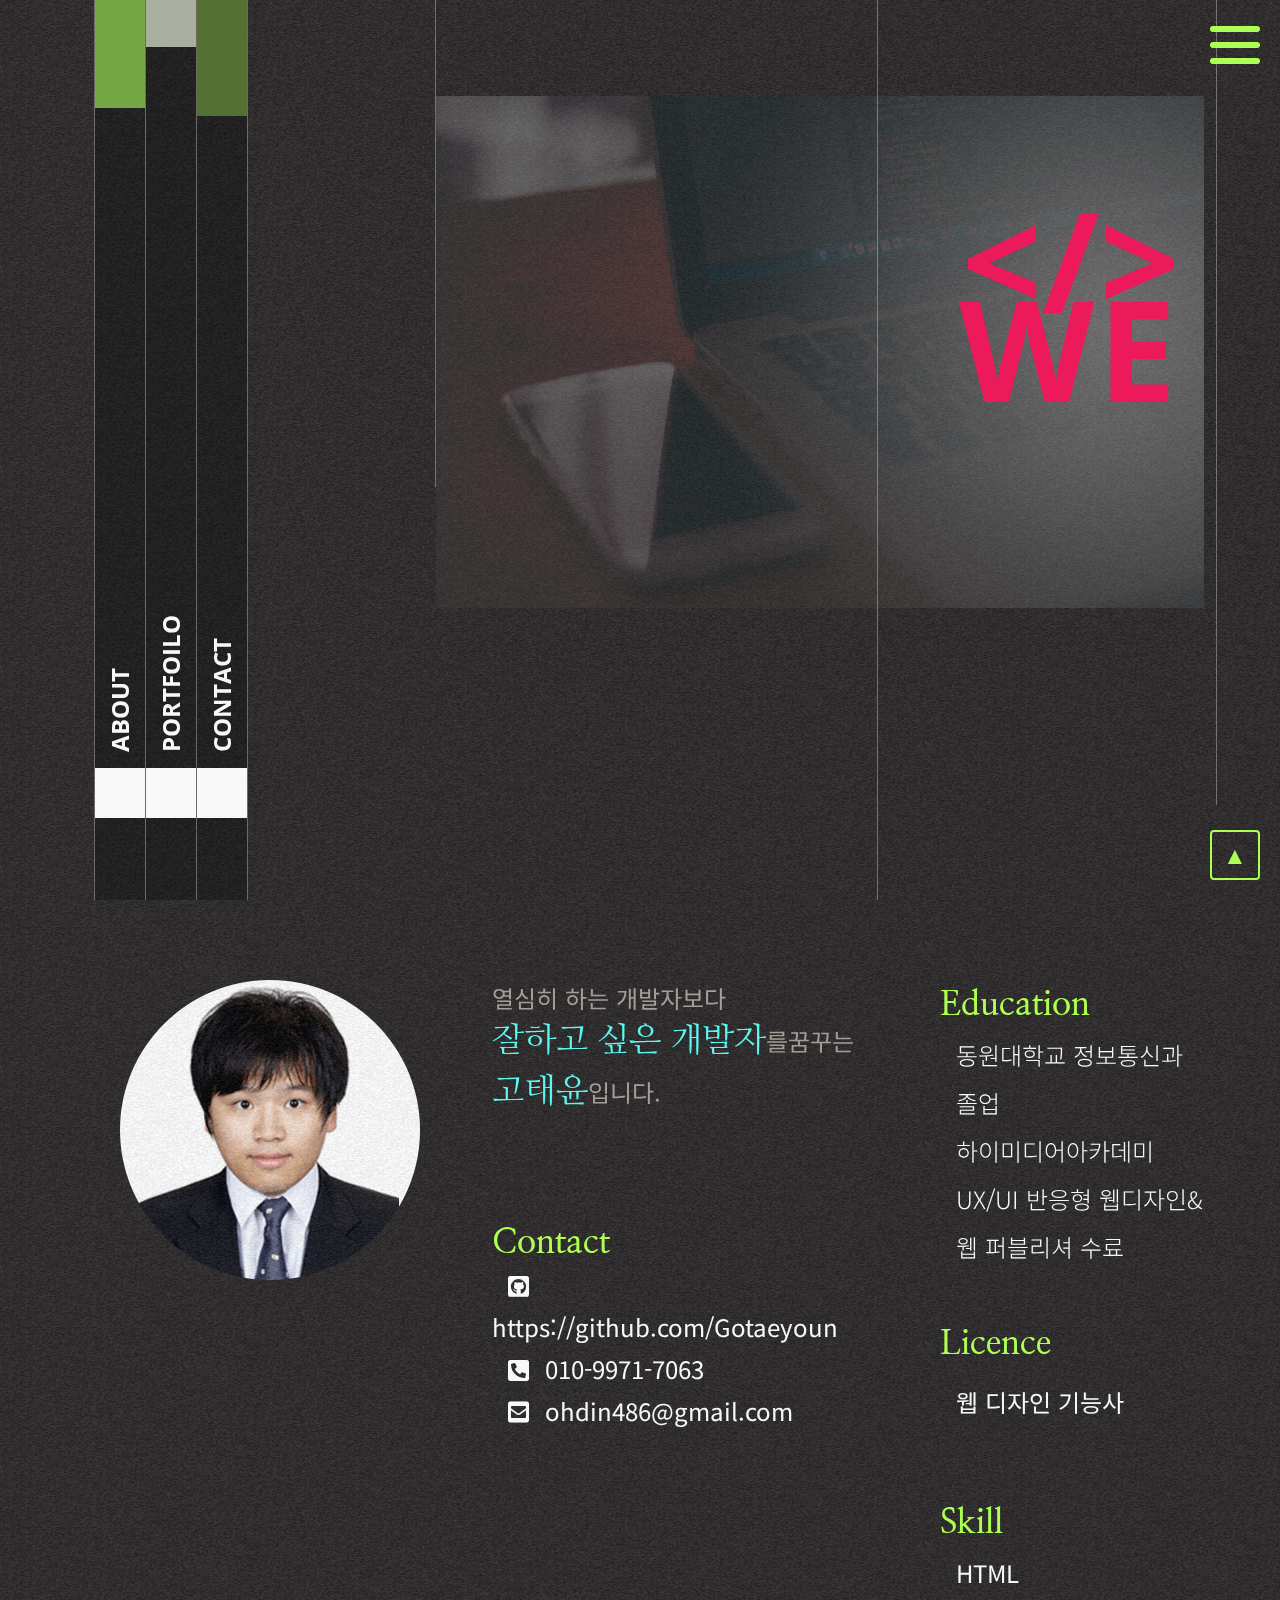
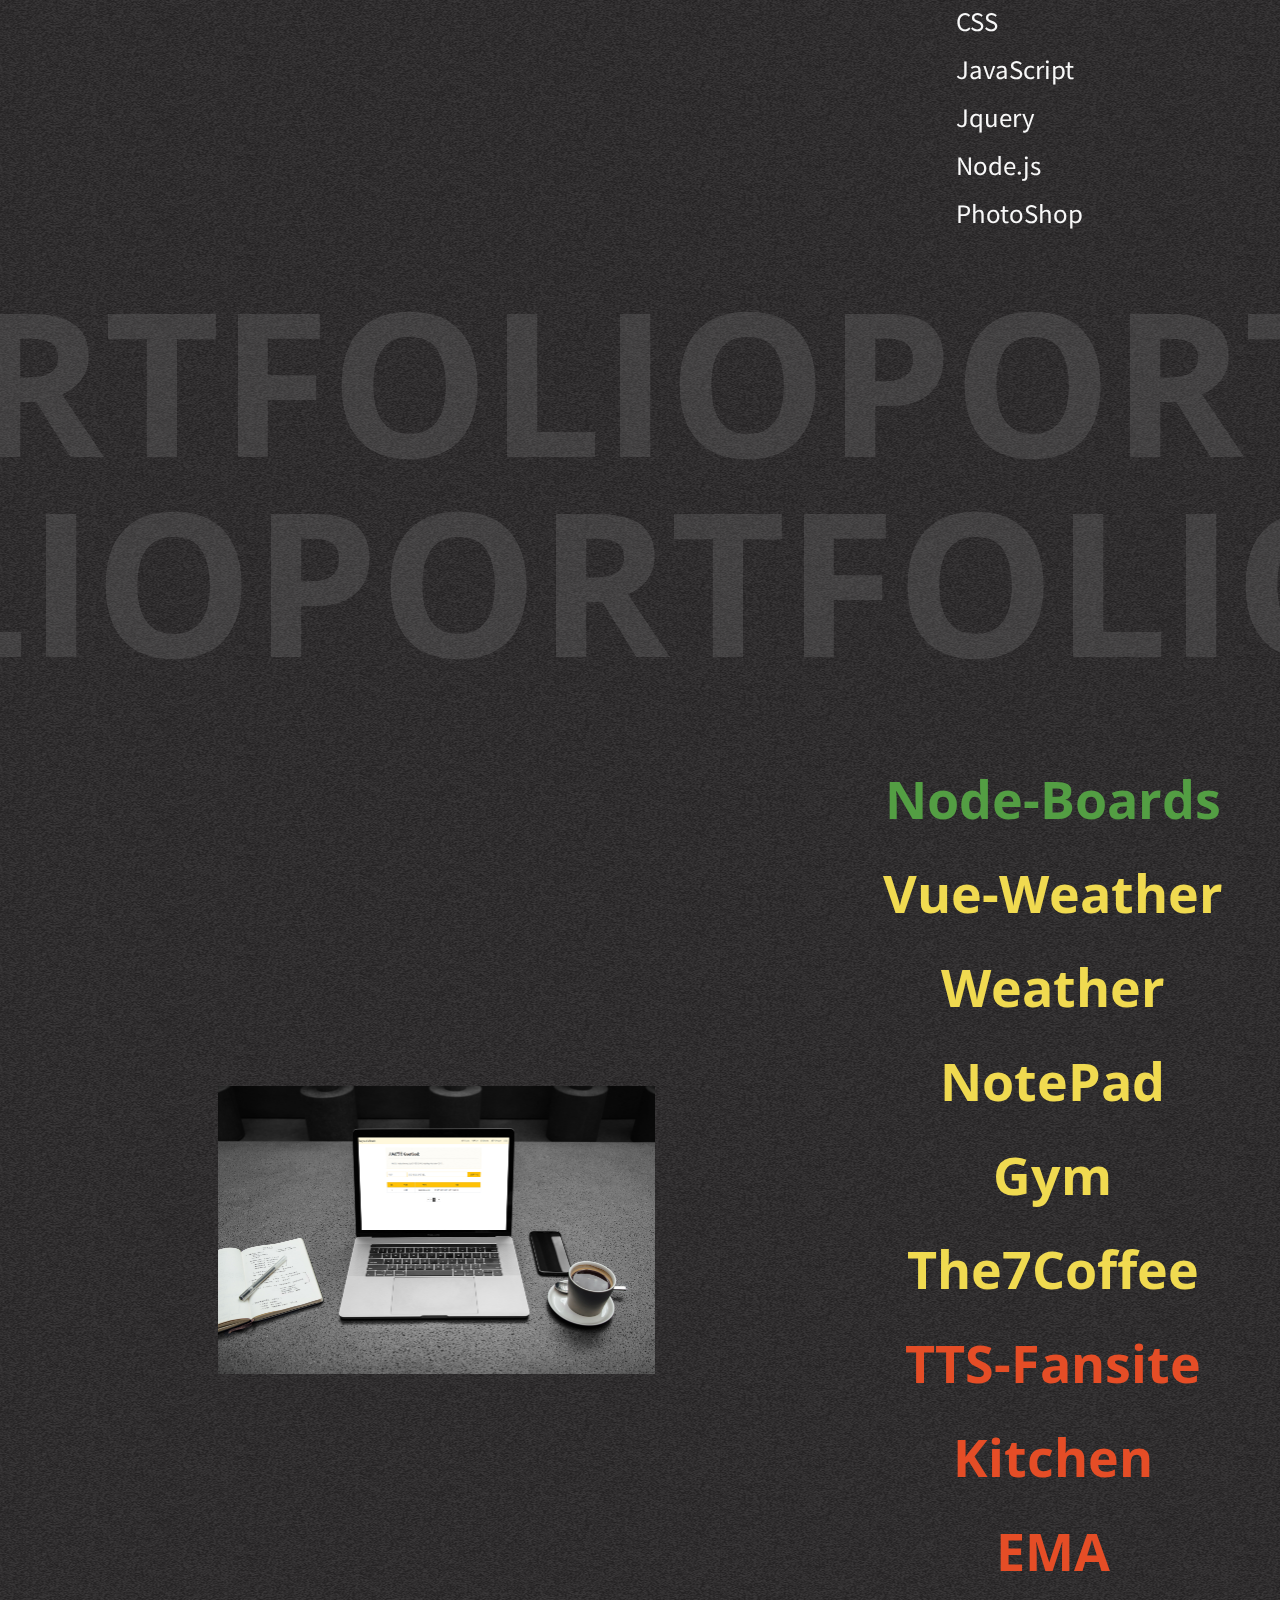
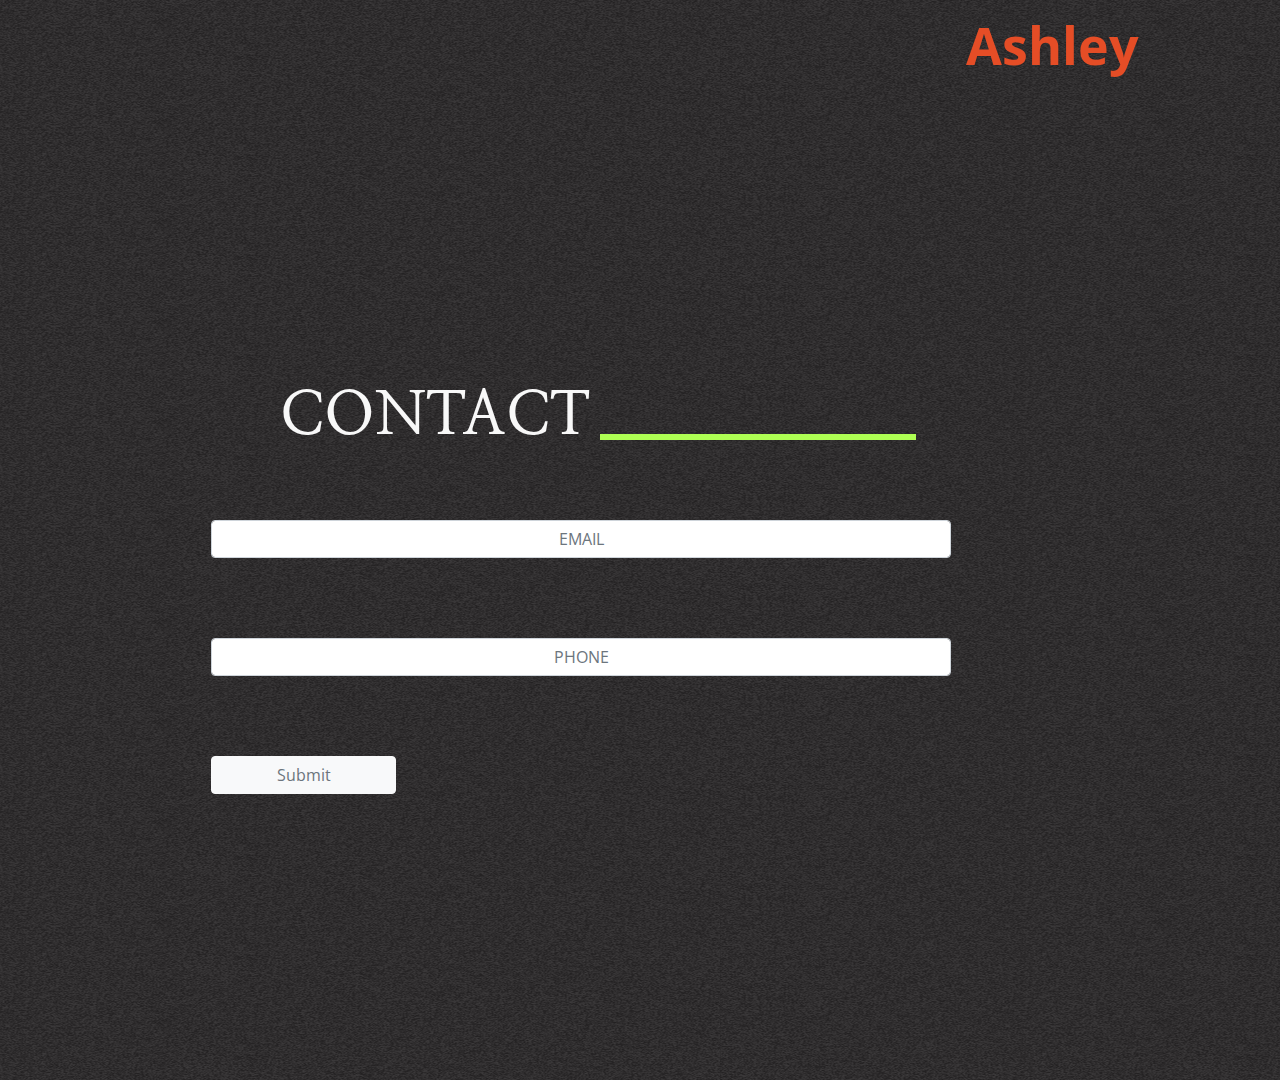
==== commit 08b9350f: "반응형 완성" ====
--- a/public/html/index.html
+++ b/public/html/index.html
@@ -83,7 +83,7 @@
 		<section id="about-wrap">
 			<div class="first-layout">
 				<div class="img-size response">
-					<img src="../img/Ellipse1.png" alt="내사진" class="img">
+					<img src="../img/Ellipse 1.png" alt="내사진" class="img">
 				</div>
 			</div>
 			<div class="second-layout">
@@ -203,33 +203,26 @@
 					<li class="pf-desc">
 						<a href="http://ohdin486.gabia.io/html/gbook.html" target="_blink"
 							class="desc-title back-end">Node-Boards</a>
-
 					<li class="pf-desc">
 						<a href="https://weather-vue-be62b.web.app" target="_blink" class="desc-title front-end">Vue-Weather</a>
-
 					</li>
 					<li class="pf-desc">
 						<a href="https://weather-gotae.web.app/html/index.html" target="_blink"
 							class="desc-title front-end">Weather</a>
-
 					</li>
 					<li class="pf-desc">
 						<a target="_blink" href="https://note-gotae.web.app" class="desc-title front-end">NotePad</a>
-
 					</li>
 					<li class="pf-desc">
 						<a href="https://gym-gotae.web.app/html/index.html" target="_blink" class="desc-title front-end">Gym</a>
-
 					</li>
 					</li>
 					<li class="pf-desc">
 						<a href="https://coffee-gotae.web.app/html/index.html" target="_blink"
 							class="desc-title front-end">The7Coffee</a>
-
 					</li>
 					<li class="pf-desc">
 						<a href="https://band-gotae.web.app" target="_blink" class="desc-title public">TTS-Fansite</a>
-
 					</li>
 					<li class="pf-desc">
 						<a href="https://gotae-kitchen.firebaseapp.com/html/index.html" target="_blink"
